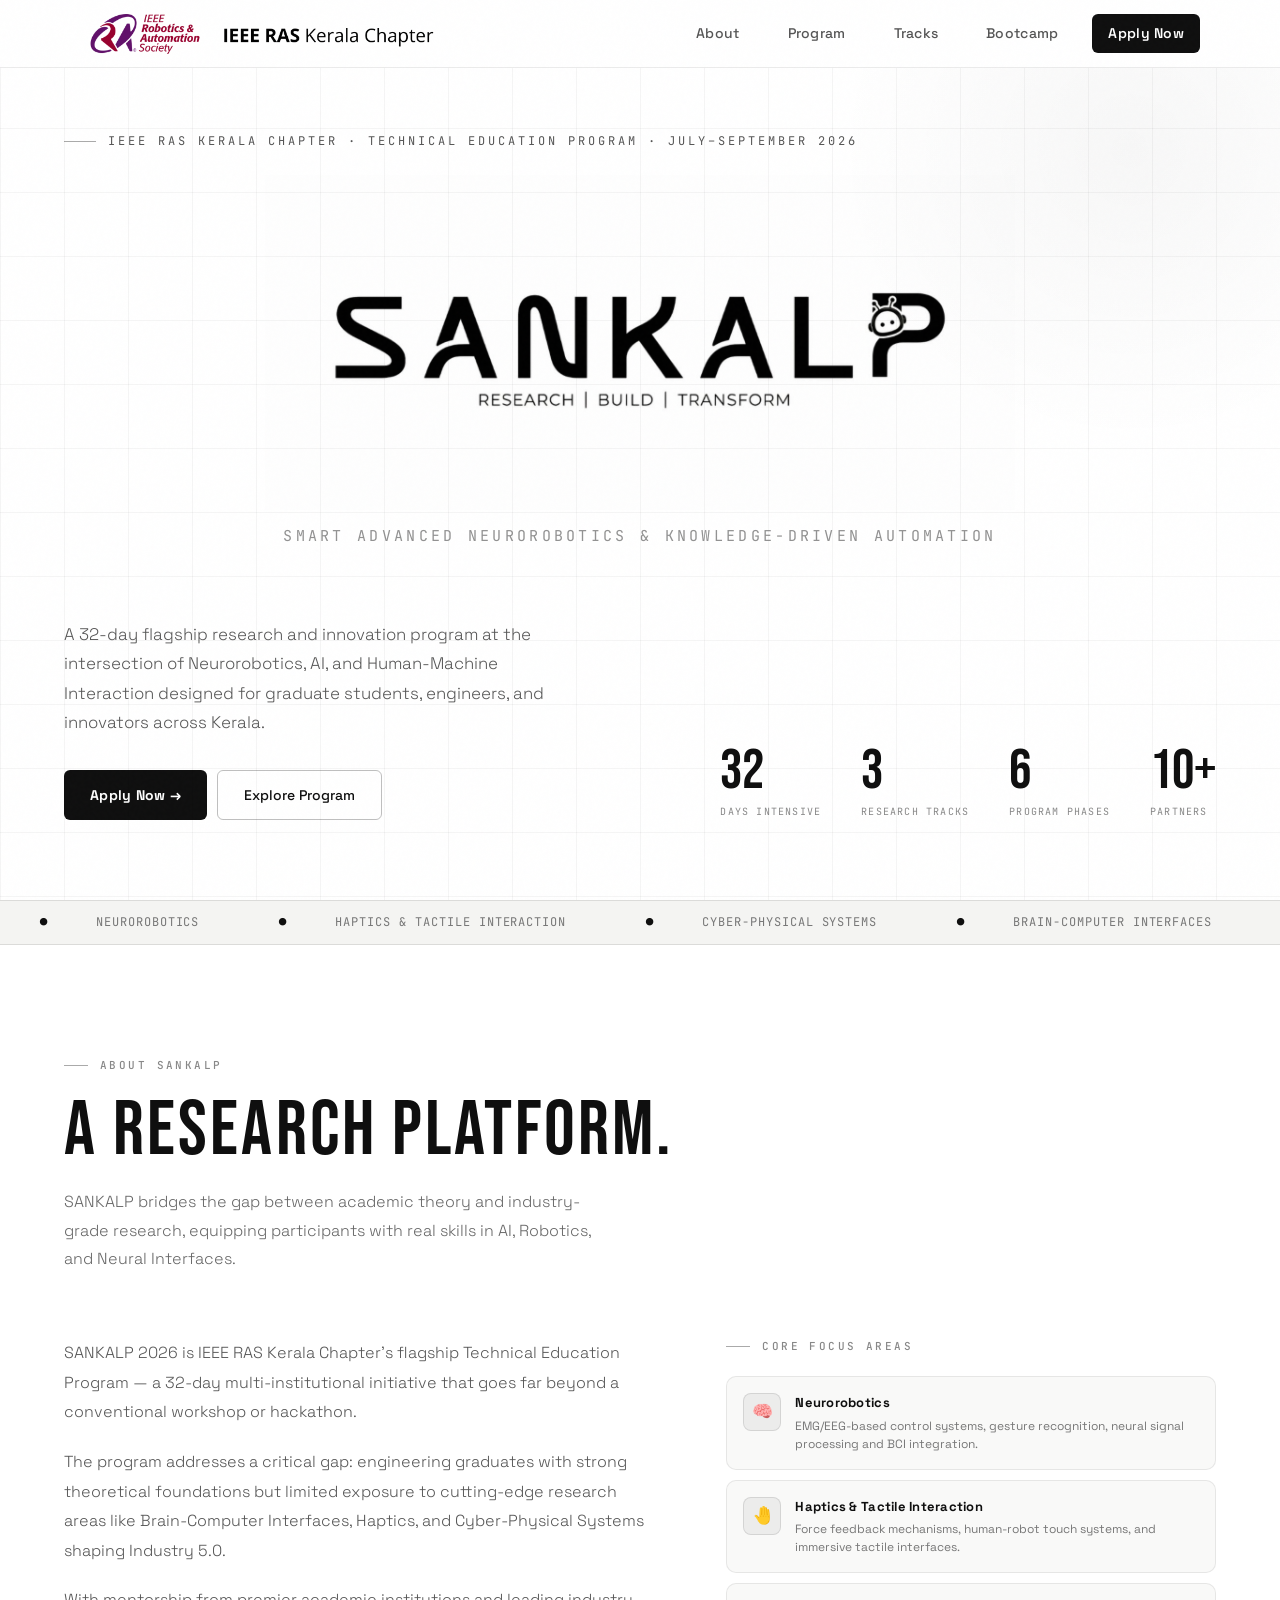
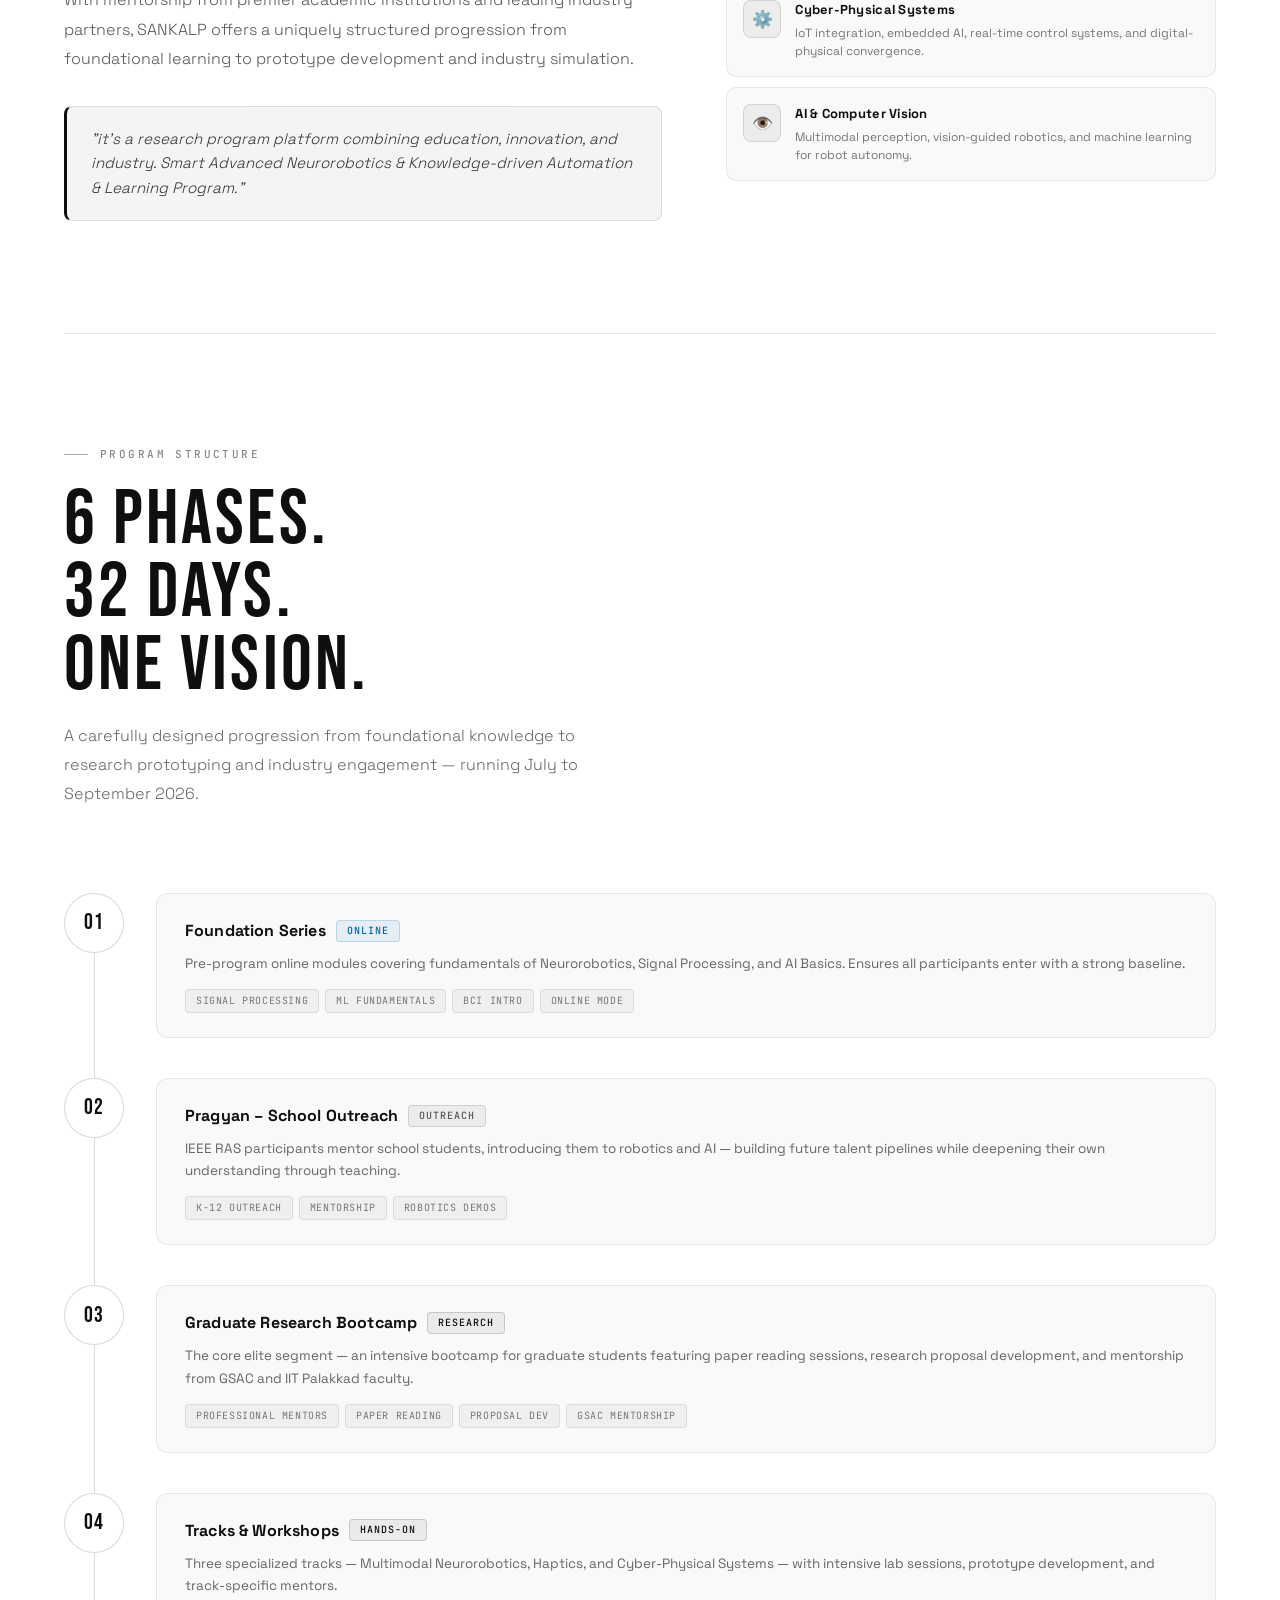
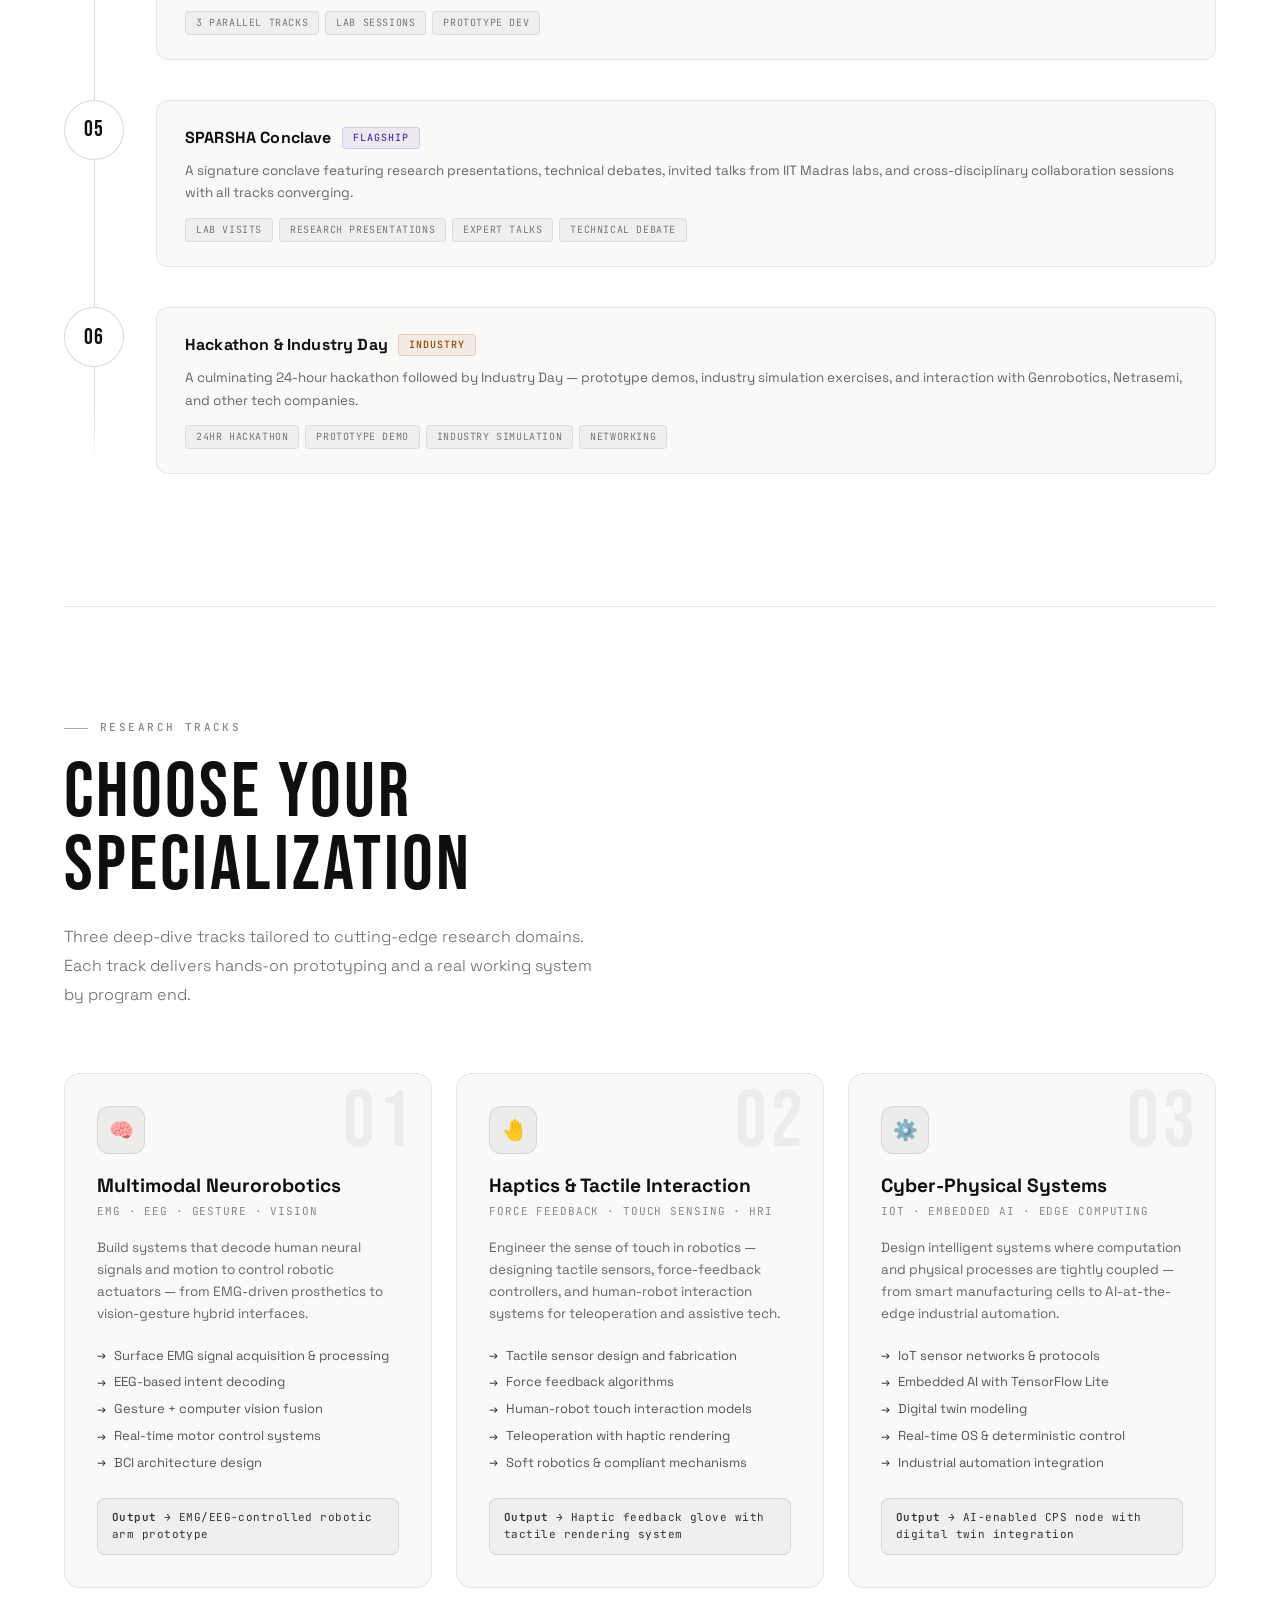
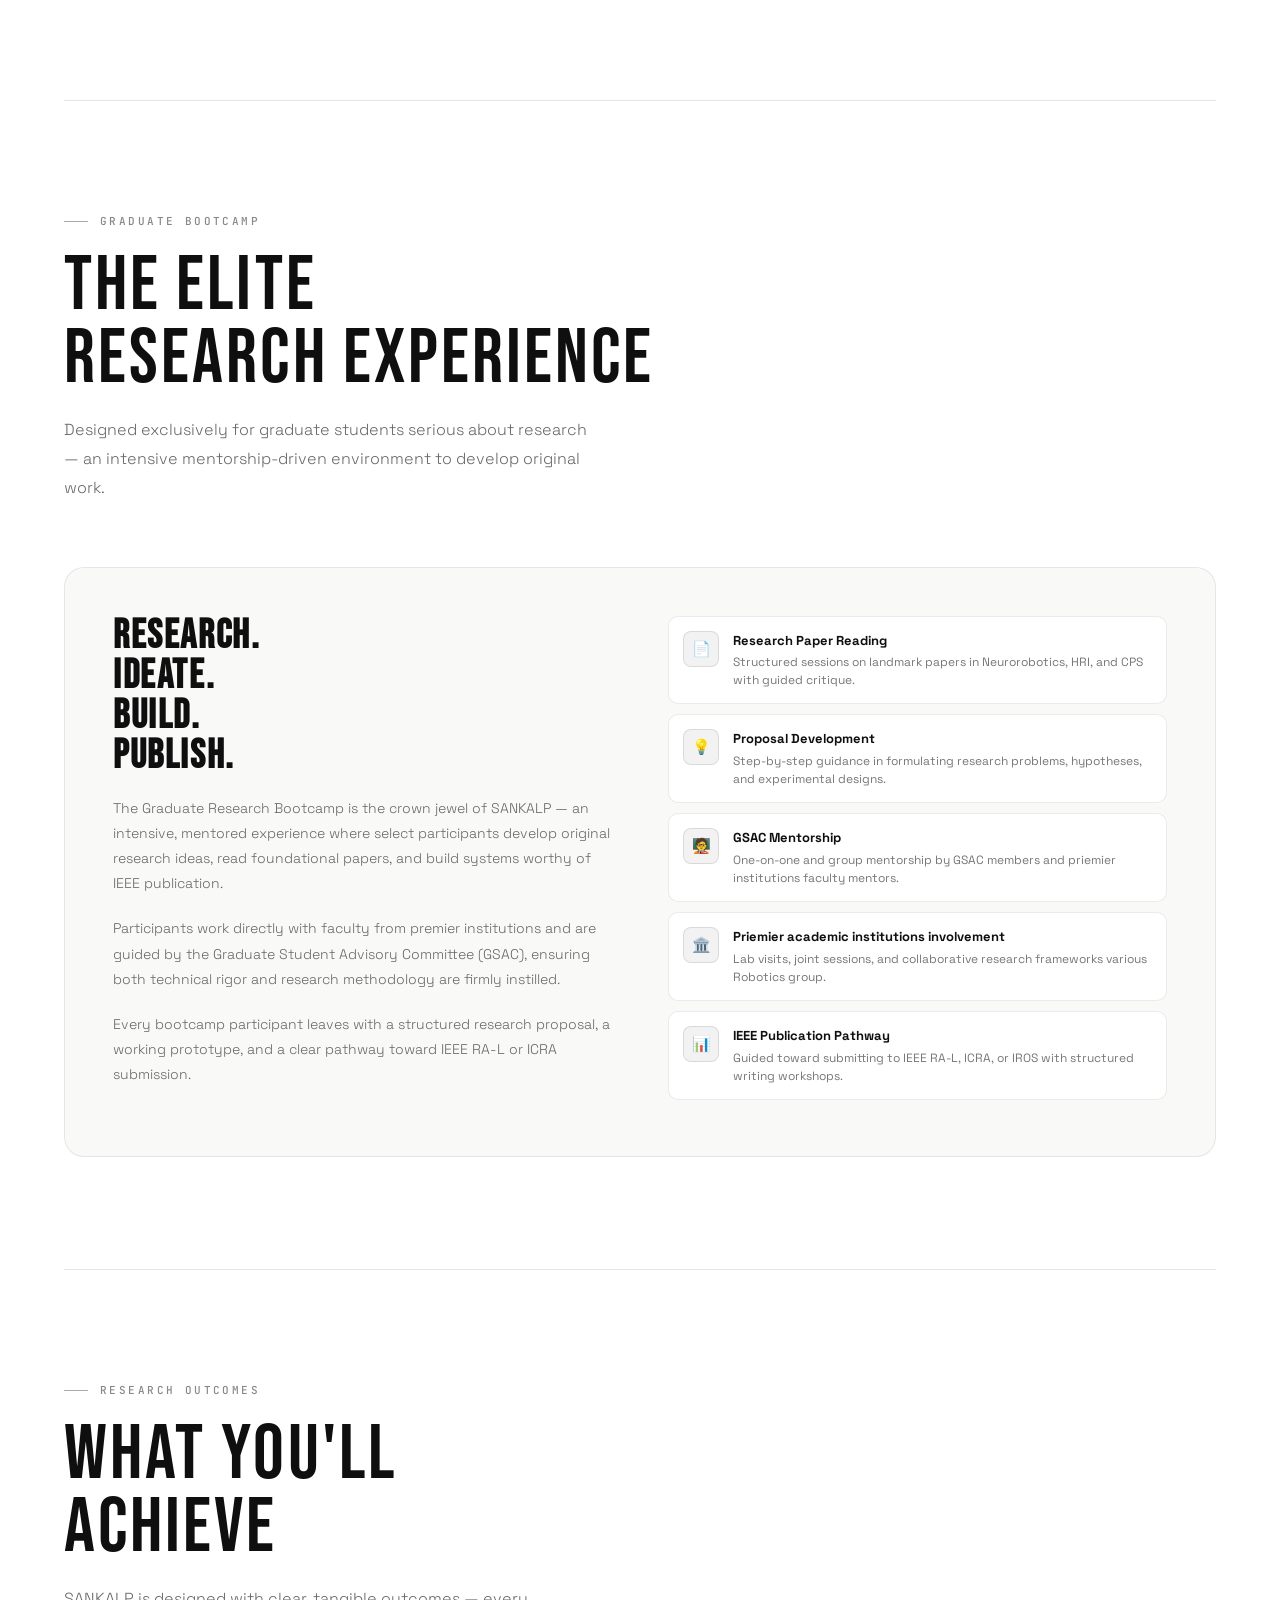
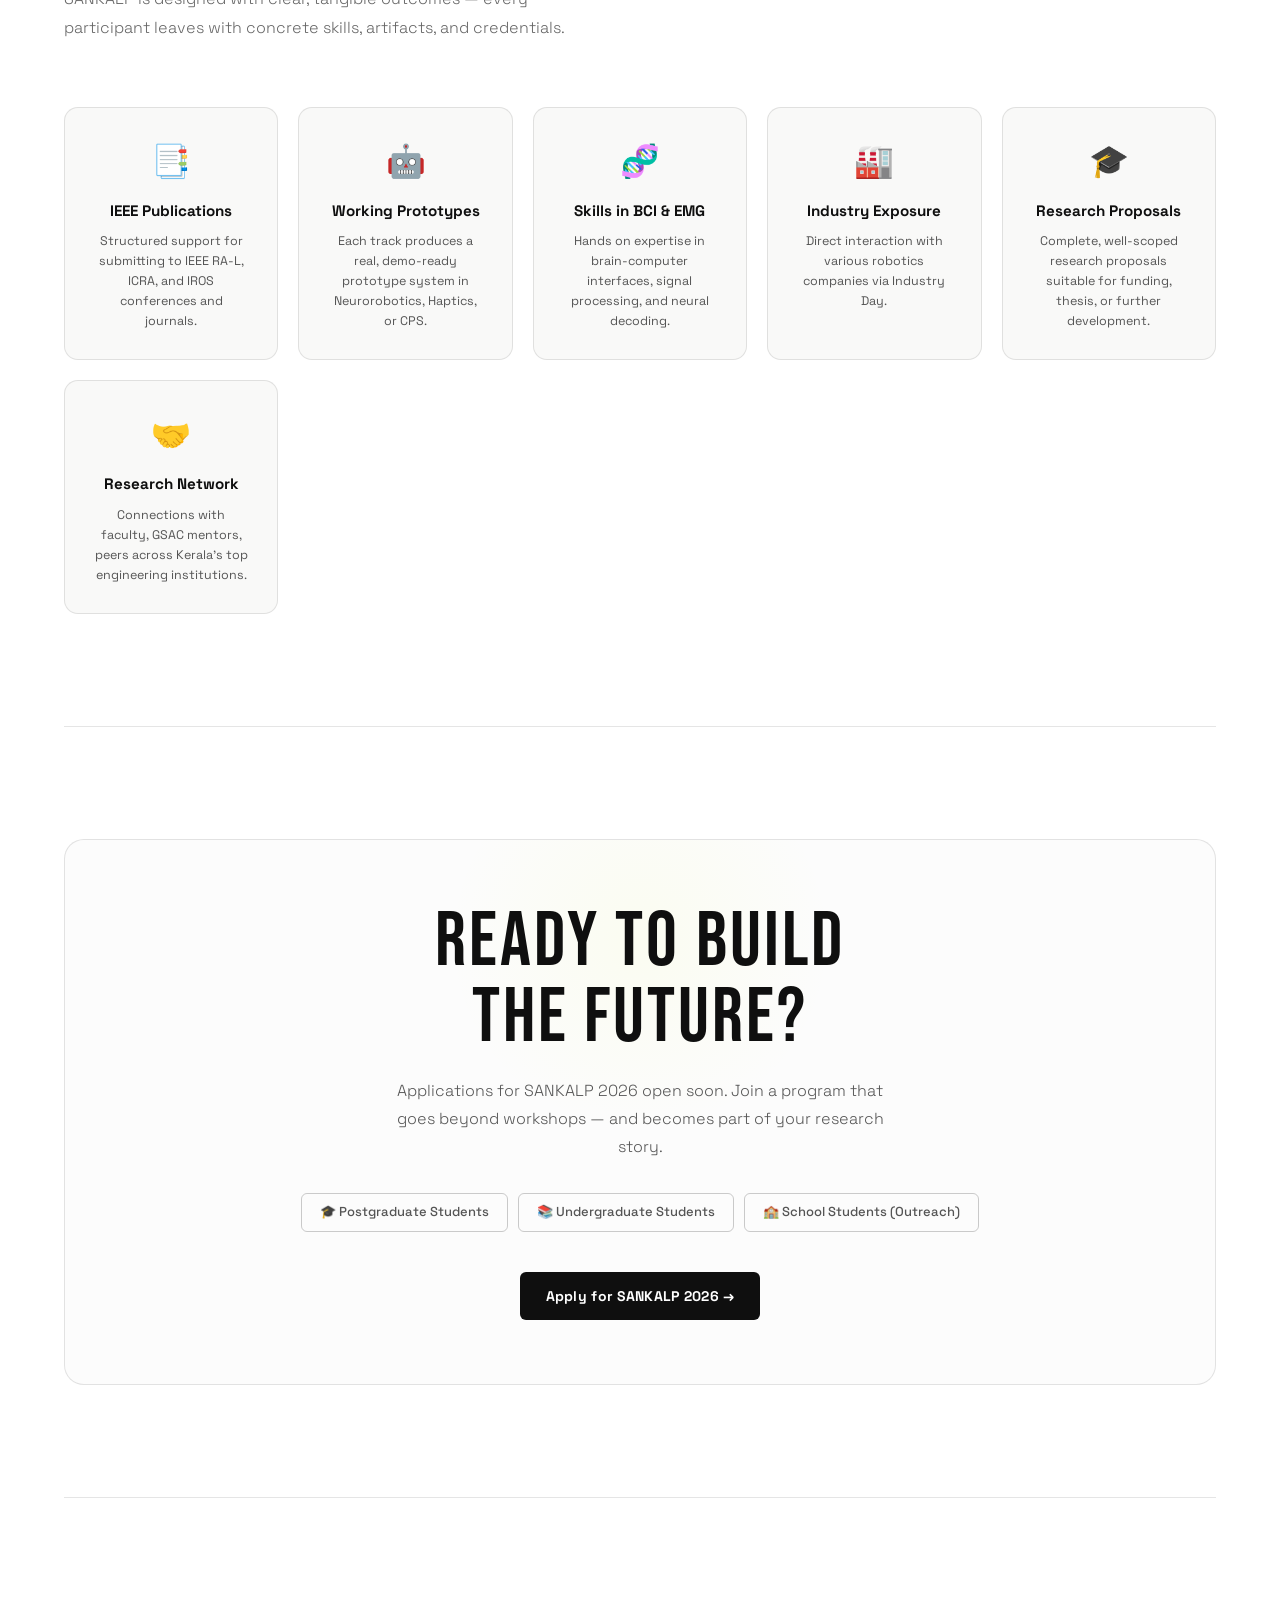
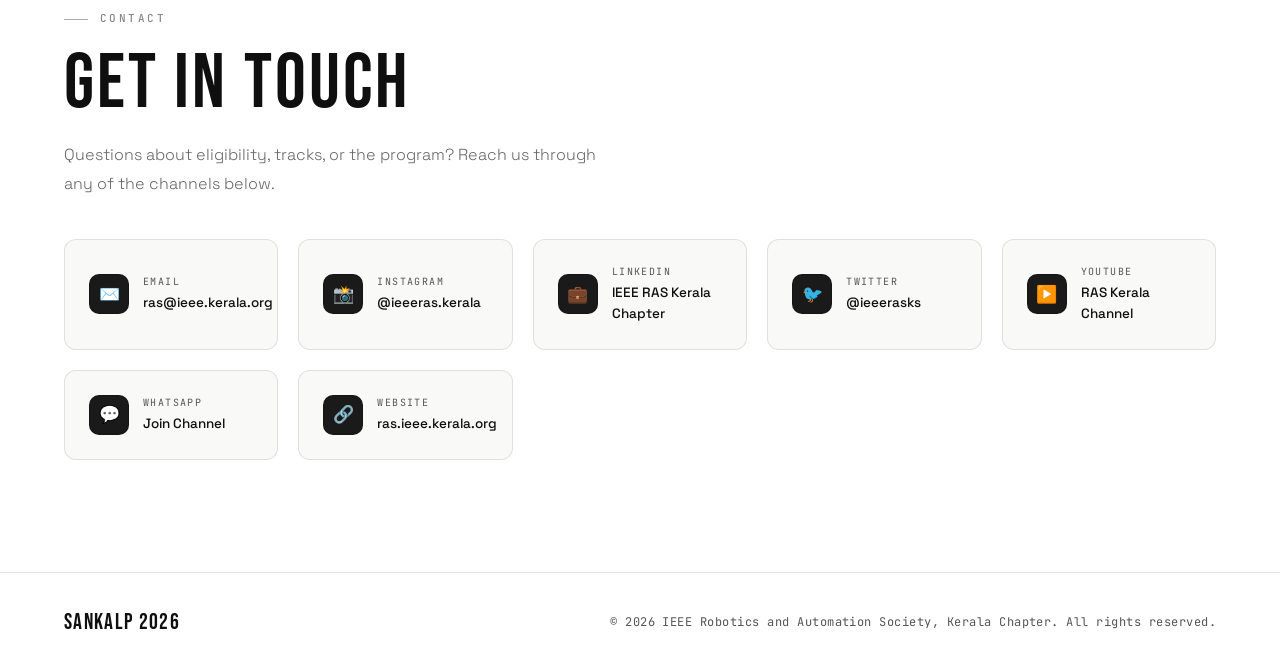
==== index.html @ 9a41e6db "initial" ====
<!DOCTYPE html>
<html lang="en">
<head>
<meta charset="UTF-8">
<meta name="viewport" content="width=device-width, initial-scale=1.0">
<title>SANKALP 2026 – IEEE RAS Kerala Chapter</title>
<link href="https://fonts.googleapis.com/css2?family=Bebas+Neue&family=Space+Grotesk:wght@300;400;500;600;700&family=JetBrains+Mono:wght@400;500&display=swap" rel="stylesheet">
<link rel="stylesheet" href="sankalp.css">
</head>
<body>

<!-- HEADER -->
<header id="header">

  <div class="header-container">

    <!-- LEFT SIDE -->
    <div class="header-left">
      <img src="/assets/RAS main logo.png" alt="RAS Logo">
    </div>

    <!-- RIGHT SIDE -->
    <nav class="navbar">
      <a href="#about">About</a>
      <a href="#program">Program</a>
      <a href="#tracks">Tracks</a>
      <a href="#bootcamp">Bootcamp</a>
      <a href="#apply" class="nav-cta">Apply Now</a>
    </nav>

  </div>

</header>

<!-- HERO -->
<section class="hero" id="home">
  <div class="hero-bg-lines"></div>
  <div class="hero-accent-circle"></div>

  <div class="hero-year-label">IEEE RAS Kerala Chapter · Technical Education Program · July–September 2026</div>

  <div class="hero-logo-area">
    <div class="hero-logo-card">
      <img src="/assets/Sankalp.jpeg" alt="SANKALP – Research | Build | Transform" class="hero-logo-img" />
      <p class="hero-tagline">
      Smart Advanced Neurorobotics & Knowledge-driven Automation
    </p>
    </div>
  </div>

  <div class="hero-bottom">
    <div class="hero-desc-block">
      <p>A 32-day flagship research and innovation program at the intersection of Neurorobotics, AI, and Human-Machine Interaction  designed for graduate students, engineers, and innovators across Kerala.</p>
      <div class="hero-actions">
        <a href="#apply" class="btn-primary">Apply Now →</a>
        <a href="#program" class="btn-outline">Explore Program</a>
      </div>
    </div>
    <div class="hero-stats">
      <div>
        <div class="hero-stat-val">32</div>
        <div class="hero-stat-label">Days Intensive</div>
      </div>
      <div>
        <div class="hero-stat-val">3</div>
        <div class="hero-stat-label">Research Tracks</div>
      </div>
      <div>
        <div class="hero-stat-val">6</div>
        <div class="hero-stat-label">Program Phases</div>
      </div>
      <div>
        <div class="hero-stat-val">10+</div>
        <div class="hero-stat-label">Partners</div>
      </div>
    </div>
  </div>
</section>

<!-- TICKER -->
<div class="ticker-wrap">
  <div class="ticker-inner">
    <span class="ticker-item"><span>●</span> Neurorobotics</span>
    <span class="ticker-item"><span>●</span> Haptics &amp; Tactile Interaction</span>
    <span class="ticker-item"><span>●</span> Cyber-Physical Systems</span>
    <span class="ticker-item"><span>●</span> Brain-Computer Interfaces</span>
    <span class="ticker-item"><span>●</span> IIT Palakkad Mentorship</span>
    <span class="ticker-item"><span>●</span> IEEE Publications</span>
    <span class="ticker-item"><span>●</span> 24hr Hackathon</span>
    <span class="ticker-item"><span>●</span> SPARSHA Conclave</span>
    <span class="ticker-item"><span>●</span> Neurorobotics</span>
    <span class="ticker-item"><span>●</span> Haptics &amp; Tactile Interaction</span>
    <span class="ticker-item"><span>●</span> Cyber-Physical Systems</span>
    <span class="ticker-item"><span>●</span> Brain-Computer Interfaces</span>
    <span class="ticker-item"><span>●</span> IIT Palakkad Mentorship</span>
    <span class="ticker-item"><span>●</span> IEEE Publications</span>
    <span class="ticker-item"><span>●</span> 24hr Hackathon</span>
    <span class="ticker-item"><span>●</span> SPARSHA Conclave</span>
  </div>
</div>

<!-- ABOUT -->
<section id="about">
  <div class="section-label">About SANKALP</div>
  <h2 class="section-title">A RESEARCH PLATFORM.</h2>
  <p class="section-sub">SANKALP bridges the gap between academic theory and industry-grade research, equipping participants with real skills in AI, Robotics, and Neural Interfaces.</p>

  <div class="about-grid">
    <div class="about-copy reveal">
      <p>SANKALP 2026 is IEEE RAS Kerala Chapter's flagship Technical Education Program — a 32-day multi-institutional initiative that goes far beyond a conventional workshop or hackathon.</p>
      <p>The program addresses a critical gap: engineering graduates with strong theoretical foundations but limited exposure to cutting-edge research areas like Brain-Computer Interfaces, Haptics, and Cyber-Physical Systems shaping Industry 5.0.</p>
      <p>With mentorship from premier academic institutions  and leading industry partners, SANKALP offers a uniquely structured progression from foundational learning to prototype development and industry simulation.</p>
      <div class="highlight-box">
        "it's a research program platform combining education, innovation, and industry. Smart Advanced Neurorobotics &amp; Knowledge-driven Automation &amp; Learning Program."
      </div>
    </div>
    <div class="reveal reveal-delay-2">
      <div class="section-label" style="margin-bottom:1.25rem;">Core Focus Areas</div>
      <div class="focus-cards">
        <div class="focus-card">
          <div class="focus-icon">🧠</div>
          <div class="focus-text">
            <h4>Neurorobotics</h4>
            <p>EMG/EEG-based control systems, gesture recognition, neural signal processing and BCI integration.</p>
          </div>
        </div>
        <div class="focus-card">
          <div class="focus-icon">🤚</div>
          <div class="focus-text">
            <h4>Haptics &amp; Tactile Interaction</h4>
            <p>Force feedback mechanisms, human-robot touch systems, and immersive tactile interfaces.</p>
          </div>
        </div>
        <div class="focus-card">
          <div class="focus-icon">⚙️</div>
          <div class="focus-text">
            <h4>Cyber-Physical Systems</h4>
            <p>IoT integration, embedded AI, real-time control systems, and digital-physical convergence.</p>
          </div>
        </div>
        <div class="focus-card">
          <div class="focus-icon">👁️</div>
          <div class="focus-text">
            <h4>AI &amp; Computer Vision</h4>
            <p>Multimodal perception, vision-guided robotics, and machine learning for robot autonomy.</p>
          </div>
        </div>
      </div>
    </div>
  </div>
</section>

<div class="section-divider"></div>

<!-- PROGRAM STRUCTURE -->
<section id="program">
  <div class="section-label">Program Structure</div>
  <h2 class="section-title">6 PHASES.<br>32 DAYS.<br>ONE VISION.</h2>
  <p class="section-sub">A carefully designed progression from foundational knowledge to research prototyping and industry engagement — running July to September 2026.</p>

  <div class="phases-grid">
    <div class="phase-item reveal">
      <div class="phase-num">01</div>
      <div class="phase-content">
        <div class="phase-meta">
          <span class="phase-title">Foundation Series</span>
          <span class="phase-badge badge-online">Online</span>
        </div>
        <p class="phase-desc">Pre-program online modules covering fundamentals of Neurorobotics, Signal Processing, and AI Basics. Ensures all participants enter with a strong baseline.</p>
        <div class="phase-tags">
          <span class="phase-tag">Signal Processing</span>
          <span class="phase-tag">ML Fundamentals</span>
          <span class="phase-tag">BCI Intro</span>
          <span class="phase-tag">Online Mode</span>
        </div>
      </div>
    </div>

    <div class="phase-item reveal reveal-delay-1">
      <div class="phase-num">02</div>
      <div class="phase-content">
        <div class="phase-meta">
          <span class="phase-title">Pragyan – School Outreach</span>
          <span class="phase-badge badge-outreach">Outreach</span>
        </div>
        <p class="phase-desc">IEEE RAS participants mentor school students, introducing them to robotics and AI — building future talent pipelines while deepening their own understanding through teaching.</p>
        <div class="phase-tags">
          <span class="phase-tag">K-12 Outreach</span>
          <span class="phase-tag">Mentorship</span>
          <span class="phase-tag">Robotics Demos</span>
        </div>
      </div>
    </div>

    <div class="phase-item reveal reveal-delay-2">
      <div class="phase-num">03</div>
      <div class="phase-content">
        <div class="phase-meta">
          <span class="phase-title">Graduate Research Bootcamp</span>
          <span class="phase-badge badge-research">Research</span>
        </div>
        <p class="phase-desc">The core elite segment — an intensive bootcamp for graduate students featuring paper reading sessions, research proposal development, and mentorship from GSAC and IIT Palakkad faculty.</p>
        <div class="phase-tags">
          <span class="phase-tag">professional Mentors</span>
          <span class="phase-tag">Paper Reading</span>
          <span class="phase-tag">Proposal Dev</span>
          <span class="phase-tag">GSAC Mentorship</span>
        </div>
      </div>
    </div>

    <div class="phase-item reveal reveal-delay-1">
      <div class="phase-num">04</div>
      <div class="phase-content">
        <div class="phase-meta">
          <span class="phase-title">Tracks &amp; Workshops</span>
          <span class="phase-badge badge-research">Hands-on</span>
        </div>
        <p class="phase-desc">Three specialized tracks — Multimodal Neurorobotics, Haptics, and Cyber-Physical Systems — with intensive lab sessions, prototype development, and track-specific mentors.</p>
        <div class="phase-tags">
          <span class="phase-tag">3 Parallel Tracks</span>
          <span class="phase-tag">Lab Sessions</span>
          <span class="phase-tag">Prototype Dev</span>
        </div>
      </div>
    </div>

    <div class="phase-item reveal reveal-delay-2">
      <div class="phase-num">05</div>
      <div class="phase-content">
        <div class="phase-meta">
          <span class="phase-title">SPARSHA Conclave</span>
          <span class="phase-badge badge-flagship">Flagship</span>
        </div>
        <p class="phase-desc">A signature conclave featuring research presentations, technical debates, invited talks from IIT Madras labs, and cross-disciplinary collaboration sessions with all tracks converging.</p>
        <div class="phase-tags">
          <span class="phase-tag">Lab visits</span>
          <span class="phase-tag">Research Presentations</span>
          <span class="phase-tag">Expert Talks</span>
          <span class="phase-tag">Technical Debate</span>
        </div>
      </div>
    </div>

    <div class="phase-item reveal reveal-delay-1">
      <div class="phase-num">06</div>
      <div class="phase-content">
        <div class="phase-meta">
          <span class="phase-title">Hackathon &amp; Industry Day</span>
          <span class="phase-badge badge-industry">Industry</span>
        </div>
        <p class="phase-desc">A culminating 24-hour hackathon followed by Industry Day — prototype demos, industry simulation exercises, and interaction with Genrobotics, Netrasemi, and other tech companies.</p>
        <div class="phase-tags">
          <span class="phase-tag">24hr Hackathon</span>
          <span class="phase-tag">Prototype Demo</span>
          <span class="phase-tag">Industry Simulation</span>
          <span class="phase-tag">Networking</span>
        </div>
      </div>
    </div>
  </div>
</section>

<div class="section-divider"></div>

<!-- TRACKS -->
<section id="tracks">
  <div class="section-label">Research Tracks</div>
  <h2 class="section-title">CHOOSE YOUR<br>SPECIALIZATION</h2>
  <p class="section-sub">Three deep-dive tracks tailored to cutting-edge research domains. Each track delivers hands-on prototyping and a real working system by program end.</p>

  <div class="tracks-grid">
    <div class="track-card reveal">
      <div class="track-number">01</div>
      <div class="track-icon">🧠</div>
      <div class="track-title">Multimodal Neurorobotics</div>
      <div class="track-subtitle">EMG · EEG · Gesture · Vision</div>
      <p class="track-desc">Build systems that decode human neural signals and motion to control robotic actuators — from EMG-driven prosthetics to vision-gesture hybrid interfaces.</p>
      <ul class="track-list">
        <li>Surface EMG signal acquisition &amp; processing</li>
        <li>EEG-based intent decoding</li>
        <li>Gesture + computer vision fusion</li>
        <li>Real-time motor control systems</li>
        <li>BCI architecture design</li>
      </ul>
      <div class="track-output"><strong>Output →</strong> EMG/EEG-controlled robotic arm prototype</div>
    </div>

    <div class="track-card reveal reveal-delay-1">
      <div class="track-number">02</div>
      <div class="track-icon">🤚</div>
      <div class="track-title">Haptics &amp; Tactile Interaction</div>
      <div class="track-subtitle">Force Feedback · Touch Sensing · HRI</div>
      <p class="track-desc">Engineer the sense of touch in robotics — designing tactile sensors, force-feedback controllers, and human-robot interaction systems for teleoperation and assistive tech.</p>
      <ul class="track-list">
        <li>Tactile sensor design and fabrication</li>
        <li>Force feedback algorithms</li>
        <li>Human-robot touch interaction models</li>
        <li>Teleoperation with haptic rendering</li>
        <li>Soft robotics &amp; compliant mechanisms</li>
      </ul>
      <div class="track-output"><strong>Output →</strong> Haptic feedback glove with tactile rendering system</div>
    </div>

    <div class="track-card reveal reveal-delay-2">
      <div class="track-number">03</div>
      <div class="track-icon">⚙️</div>
      <div class="track-title">Cyber-Physical Systems</div>
      <div class="track-subtitle">IoT · Embedded AI · Edge Computing</div>
      <p class="track-desc">Design intelligent systems where computation and physical processes are tightly coupled — from smart manufacturing cells to AI-at-the-edge industrial automation.</p>
      <ul class="track-list">
        <li>IoT sensor networks &amp; protocols</li>
        <li>Embedded AI with TensorFlow Lite</li>
        <li>Digital twin modeling</li>
        <li>Real-time OS &amp; deterministic control</li>
        <li>Industrial automation integration</li>
      </ul>
      <div class="track-output"><strong>Output →</strong> AI-enabled CPS node with digital twin integration</div>
    </div>
  </div>
</section>

<div class="section-divider"></div>

<!-- BOOTCAMP -->
<section id="bootcamp">
  <div class="section-label">Graduate Bootcamp</div>
  <h2 class="section-title">THE ELITE<br>RESEARCH EXPERIENCE</h2>
  <p class="section-sub">Designed exclusively for graduate students serious about research — an intensive mentorship-driven environment to develop original work.</p>

  <div class="bootcamp-inner reveal">
    <div class="bootcamp-right">
      <h3>RESEARCH.<br>IDEATE.<br>BUILD.<br>PUBLISH.</h3>
      <p>The Graduate Research Bootcamp is the crown jewel of SANKALP — an intensive, mentored experience where select participants develop original research ideas, read foundational papers, and build systems worthy of IEEE publication.</p>
      <p>Participants work directly with faculty from premier institutions and are guided by the Graduate Student Advisory Committee (GSAC), ensuring both technical rigor and research methodology are firmly instilled.</p>
      <p>Every bootcamp participant leaves with a structured research proposal, a working prototype, and a clear pathway toward IEEE RA-L or ICRA submission.</p>
    </div>
    <div class="bootcamp-pillars">
      <div class="bootcamp-pillar">
        <div class="pillar-icon">📄</div>
        <div class="pillar-text">
          <h4>Research Paper Reading</h4>
          <p>Structured sessions on landmark papers in Neurorobotics, HRI, and CPS with guided critique.</p>
        </div>
      </div>
      <div class="bootcamp-pillar">
        <div class="pillar-icon">💡</div>
        <div class="pillar-text">
          <h4>Proposal Development</h4>
          <p>Step-by-step guidance in formulating research problems, hypotheses, and experimental designs.</p>
        </div>
      </div>
      <div class="bootcamp-pillar">
        <div class="pillar-icon">🧑‍🏫</div>
        <div class="pillar-text">
          <h4>GSAC Mentorship</h4>
          <p>One-on-one and group mentorship by GSAC members and priemier institutions faculty mentors.</p>
        </div>
      </div>
      <div class="bootcamp-pillar">
        <div class="pillar-icon">🏛️</div>
        <div class="pillar-text">
          <h4>Priemier academic institutions involvement</h4>
          <p>Lab visits, joint sessions, and collaborative research frameworks various Robotics group.</p>
        </div>
      </div>
      <div class="bootcamp-pillar">
        <div class="pillar-icon">📊</div>
        <div class="pillar-text">
          <h4>IEEE Publication Pathway</h4>
          <p>Guided toward submitting to IEEE RA-L, ICRA, or IROS with structured writing workshops.</p>
        </div>
      </div>
    </div>
  </div>
</section>

<div class="section-divider"></div>

<!-- OUTCOMES -->
<section id="outcomes">
  <div class="section-label">Research Outcomes</div>
  <h2 class="section-title">WHAT YOU'LL<br>ACHIEVE</h2>
  <p class="section-sub">SANKALP is designed with clear, tangible outcomes — every participant leaves with concrete skills, artifacts, and credentials.</p>

  <div class="outcomes-grid">
    <div class="outcome-card reveal">
      <span class="outcome-icon">📑</span>
      <div class="outcome-title">IEEE Publications</div>
      <p class="outcome-desc">Structured support for submitting to IEEE RA-L, ICRA, and IROS conferences and journals.</p>
    </div>
    <div class="outcome-card reveal reveal-delay-1">
      <span class="outcome-icon">🤖</span>
      <div class="outcome-title">Working Prototypes</div>
      <p class="outcome-desc">Each track produces a real, demo-ready prototype system in Neurorobotics, Haptics, or CPS.</p>
    </div>
    <div class="outcome-card reveal reveal-delay-2">
      <span class="outcome-icon">🧬</span>
      <div class="outcome-title">Skills in BCI &amp; EMG</div>
      <p class="outcome-desc">Hands on expertise in brain-computer interfaces, signal processing, and neural decoding.</p>
    </div>
    <div class="outcome-card reveal reveal-delay-3">
      <span class="outcome-icon">🏭</span>
      <div class="outcome-title">Industry Exposure</div>
      <p class="outcome-desc">Direct interaction with various robotics companies via Industry Day.</p>
    </div>
    <div class="outcome-card reveal reveal-delay-1">
      <span class="outcome-icon">🎓</span>
      <div class="outcome-title">Research Proposals</div>
      <p class="outcome-desc">Complete, well-scoped research proposals suitable for funding, thesis, or further development.</p>
    </div>
    <div class="outcome-card reveal reveal-delay-2">
      <span class="outcome-icon">🤝</span>
      <div class="outcome-title">Research Network</div>
      <p class="outcome-desc">Connections with faculty, GSAC mentors, peers across Kerala's top engineering institutions.</p>
    </div>
  </div>
</section>

<div class="section-divider"></div>

<!-- APPLY -->
<section id="apply">
  <div class="apply-inner reveal">
    <div class="apply-title">READY TO BUILD<br>THE FUTURE?</div>
    <p class="apply-desc">Applications for SANKALP 2026 open soon. Join a program that goes beyond workshops — and becomes part of your research story.</p>
    <div class="eligibility-row">
      <span class="elig-pill">🎓 Postgraduate Students</span>
      <span class="elig-pill">📚 Undergraduate Students</span>
      <span class="elig-pill">🏫 School Students (Outreach)</span>
    </div>
    <div class="apply-buttons">
      <a href="#" class="btn-primary">Apply for SANKALP 2026 →</a>
    </div>
  </div>
</section>

<div class="section-divider"></div>

<!-- CONTACT -->
<section id="contact">
  <div class="section-label">Contact</div>
  <h2 class="section-title">GET IN TOUCH</h2>
  <p class="section-sub" style="margin-bottom:2.5rem;">
    Questions about eligibility, tracks, or the program? Reach us through any of the channels below.
  </p>

  <div class="contact-grid reveal">

    <!-- EMAIL -->
    <a href="mailto:ras@ieee.kerala.org" class="contact-card">
      <div class="contact-icon">✉️</div>
      <div>
        <div class="contact-label">Email</div>
        <div class="contact-value">ras@ieee.kerala.org</div>
      </div>
    </a>

    <!-- INSTAGRAM -->
    <a href="https://www.instagram.com/ieeeraskc/" target="_blank" class="contact-card">
      <div class="contact-icon">📸</div>
      <div>
        <div class="contact-label">Instagram</div>
        <div class="contact-value">@ieeeras.kerala</div>
      </div>
    </a>

    <!-- LINKEDIN -->
    <a href="https://www.linkedin.com/in/ras-kerala-chapter" target="_blank" class="contact-card">
      <div class="contact-icon">💼</div>
      <div>
        <div class="contact-label">LinkedIn</div>
        <div class="contact-value">IEEE RAS Kerala Chapter</div>
      </div>
    </a>

    <!-- TWITTER -->
    <a href="https://twitter.com/ieeerasks/" target="_blank" class="contact-card">
      <div class="contact-icon">🐦</div>
      <div>
        <div class="contact-label">Twitter</div>
        <div class="contact-value">@ieeerasks</div>
      </div>
    </a>

    <!-- YOUTUBE -->
    <a href="https://youtube.com/@ieeeraskeralachapter5056" target="_blank" class="contact-card">
      <div class="contact-icon">▶️</div>
      <div>
        <div class="contact-label">YouTube</div>
        <div class="contact-value">RAS Kerala Channel</div>
      </div>
    </a>

    <!-- WHATSAPP -->
    <a href="https://whatsapp.com/channel/0029VaZmQVh4tRroaJv74B1h" target="_blank" class="contact-card">
      <div class="contact-icon">💬</div>
      <div>
        <div class="contact-label">WhatsApp</div>
        <div class="contact-value">Join Channel</div>
      </div>
    </a>

    <!-- WEBSITE -->
    <a href="https://ras.ieee.kerala.org" target="_blank" class="contact-card">
      <div class="contact-icon">🔗</div>
      <div>
        <div class="contact-label">Website</div>
        <div class="contact-value">ras.ieee.kerala.org</div>
      </div>
    </a>

  </div>
</section>

<!-- FOOTER -->
<footer>
  <div class="footer-logo">SANKALP 2026</div>
  <p>© 2026 IEEE Robotics and Automation Society, Kerala Chapter. All rights reserved.</p>
</footer>

<script>
  const reveals = document.querySelectorAll('.reveal');
  const observer = new IntersectionObserver((entries) => {
    entries.forEach(e => {
      if (e.isIntersecting) {
        e.target.classList.add('visible');
        observer.unobserve(e.target);
      }
    });
  }, { threshold: 0.08, rootMargin: '0px 0px -30px 0px' });
  reveals.forEach(el => observer.observe(el));

  document.querySelectorAll('a[href^="#"]').forEach(a => {
    a.addEventListener('click', e => {
      const target = document.querySelector(a.getAttribute('href'));
      if (target) {
        e.preventDefault();
        target.scrollIntoView({ behavior: 'smooth', block: 'start' });
      }
    });
  });
</script>
</body>
</html>
---- sankalp.css ----
*, *::before, *::after { box-sizing: border-box; margin: 0; padding: 0; }

:root {
  --black: #0a0a0a;
  --black2: #1a1a1a;
  --black3: #2a2a2a;
  --black4: #3a3a3a;
  --white: #0f0f0f;
  --white2: #1c1c1c;
  --white3: #555555;
  --accent: #0a0a0a;
  --accent2: #333333;
  --accent-dim: rgba(0,0,0,0.06);
  --accent-border: rgba(0,0,0,0.15);
  --red: #cc2200;
  --blue: #0066cc;
  --border: rgba(0,0,0,0.1);
  --border2: rgba(0,0,0,0.2);
  --bg: #ffffff;
  --bg2: #f7f7f5;
  --bg3: #f0efec;
  --font-display: 'Bebas Neue', sans-serif;
  --font-body: 'Space Grotesk', sans-serif;
  --font-mono: 'JetBrains Mono', monospace;
}

html { scroll-behavior: smooth; }

body {
  background: #ffffff;
  color: var(--white);
  font-family: var(--font-body);
  font-size: 16px;
  line-height: 1.6;
  overflow-x: hidden;
}

/* ── NOISE TEXTURE ── */
body::after {
  content: '';
  position: fixed;
  inset: 0;
  background-image: url("data:image/svg+xml,%3Csvg viewBox='0 0 256 256' xmlns='http://www.w3.org/2000/svg'%3E%3Cfilter id='noise'%3E%3CfeTurbulence type='fractalNoise' baseFrequency='0.9' numOctaves='4' stitchTiles='stitch'/%3E%3C/filter%3E%3Crect width='100%25' height='100%25' filter='url(%23noise)' opacity='1'/%3E%3C/svg%3E");
  opacity: 0.018;
  pointer-events: none;
  z-index: 9999;
}

/* ── HEADER ── */
header {
  position: fixed;
  top: 0; left: 0; right: 0;
  z-index: 100;
  background: rgba(255,255,255,0.94);
  backdrop-filter: blur(20px);
  border-bottom: 1px solid var(--border);
  padding: 0 2.5rem;
  height: 68px;
  display: flex;
  align-items: center;
  justify-content: space-between;
}

.header-logo {
  display: flex;
  align-items: center;
  gap: 14px;
}

.header-wordmark {
  font-family: var(--font-display);
  font-size: 28px;
  letter-spacing: 0.06em;
  color: #0f0f0f;
  line-height: 1;
}

.header-tag {
  font-family: var(--font-mono);
  font-size: 10px;
  color: #777777;
  letter-spacing: 0.12em;
  text-transform: uppercase;
  padding: 4px 10px;
  border: 1px solid var(--border2);
  border-radius: 4px;
}

nav { display: flex; gap: 4px; align-items: center; }

nav a {
  color: #555555;
  text-decoration: none;
  font-size: 13px;
  font-weight: 500;
  padding: 6px 14px;
  border-radius: 6px;
  transition: all 0.2s;
  letter-spacing: 0.02em;
}

nav a:hover { color: #0f0f0f; background: rgba(0,0,0,0.05); }

.nav-cta {
  background: #0f0f0f !important;
  color: #ffffff !important;
  font-weight: 600 !important;
  border-radius: 6px;
}

.nav-cta:hover { background: #333333 !important; }

/* ── HERO ── */
.hero {
  min-height: 100vh;
  display: flex;
  flex-direction: column;
  justify-content: flex-end;
  padding: 0 5% 5rem;
  position: relative;
  overflow: hidden;
}

.hero-bg-lines {
  position: absolute;
  inset: 0;
  background-image:
    linear-gradient(rgba(0,0,0,0.04) 1px, transparent 1px),
    linear-gradient(90deg, rgba(0,0,0,0.04) 1px, transparent 1px);
  background-size: 64px 64px;
  pointer-events: none;
}

.hero-accent-circle {
  position: absolute;
  top: -200px;
  right: -200px;
  width: 700px;
  height: 700px;
  background: radial-gradient(circle, rgba(0,0,0,0.03) 0%, transparent 60%);
  border-radius: 50%;
  pointer-events: none;
}

.hero-year-label {
  font-family: var(--font-mono);
  font-size: 12px;
  color: #555555;
  letter-spacing: 0.25em;
  text-transform: uppercase;
  margin-bottom: 1.5rem;
  display: flex;
  align-items: center;
  gap: 12px;
}

.hero-year-label::before {
  content: '';
  width: 32px;
  height: 1px;
  background: #aaaaaa;
}

/* BIG LOGO DISPLAY */
.hero-logo-area {
  margin-bottom: 2.5rem;
}

.hero-logo-svg-wrap {
  width: min(640px, 85vw);
  margin-bottom: 0.5rem;
}

.hero-logo-svg-wrap img {
  width: 100%;
  height: auto;
  filter: brightness(0) invert(1);
}

.hero-tagline-text {
  font-family: var(--font-mono);
  font-size: 11px;
  color: var(--white3);
  letter-spacing: 0.22em;
  text-transform: uppercase;
  padding-left: 4px;
}

.hero-bottom {
  display: flex;
  align-items: flex-end;
  justify-content: space-between;
  gap: 3rem;
  flex-wrap: wrap;
}

.hero-desc-block { max-width: 480px; }

.hero-desc-block p {
  font-size: 1.05rem;
  color: #555555;
  font-weight: 300;
  line-height: 1.75;
  margin-bottom: 2rem;
}

.hero-actions { display: flex; gap: 10px; flex-wrap: wrap; }

.btn-primary {
  display: inline-flex;
  align-items: center;
  gap: 8px;
  padding: 13px 26px;
  background: #0f0f0f;
  color: #ffffff;
  text-decoration: none;
  font-family: var(--font-body);
  font-size: 14px;
  font-weight: 700;
  border-radius: 6px;
  transition: all 0.2s;
  border: none;
  cursor: pointer;
  letter-spacing: 0.02em;
}

.btn-primary:hover { background: #333333; transform: translateY(-1px); }

.btn-outline {
  display: inline-flex;
  align-items: center;
  gap: 8px;
  padding: 13px 26px;
  border: 1px solid rgba(0,0,0,0.25);
  color: #0f0f0f;
  text-decoration: none;
  font-size: 14px;
  font-weight: 500;
  border-radius: 6px;
  transition: all 0.2s;
  background: transparent;
  cursor: pointer;
}

.btn-outline:hover { border-color: rgba(0,0,0,0.5); background: rgba(0,0,0,0.04); }

.hero-stats {
  display: flex;
  gap: 2.5rem;
  flex-wrap: wrap;
}

.hero-stat-val {
  font-family: var(--font-display);
  font-size: 3.5rem;
  line-height: 1;
  color: #0f0f0f;
}

.hero-stat-label {
  font-family: var(--font-mono);
  font-size: 10px;
  color: #888888;
  letter-spacing: 0.12em;
  text-transform: uppercase;
  margin-top: 4px;
}

/* ── HERO LOGO CARD ── */
.hero-logo-card {
  display: inline-block;
  background: #ffffff;
  border-radius: 16px;
  padding: 2rem 3rem;
  margin-bottom: 2rem;
  border: 1px solid rgba(0,0,0,0.1);
  box-shadow: 0 4px 24px rgba(0,0,0,0.08);
}

.hero-logo-img {
  display: block;
  width: min(560px, 80vw);
  height: auto;
}

/* ── TICKER ── */
.ticker-wrap {
  border-top: 1px solid var(--border);
  border-bottom: 1px solid var(--border);
  background: #f4f4f2;
  overflow: hidden;
  padding: 12px 0;
  position: relative;
  z-index: 1;
}

.ticker-inner {
  display: flex;
  gap: 0;
  width: max-content;
  animation: ticker 30s linear infinite;
}

.ticker-item {
  white-space: nowrap;
  font-family: var(--font-mono);
  font-size: 12px;
  color: #777777;
  letter-spacing: 0.08em;
  text-transform: uppercase;
  padding: 0 2.5rem;
}

.ticker-item span {
  color: #0f0f0f;
  margin-right: 2.5rem;
}

@keyframes ticker {
  0% { transform: translateX(0); }
  100% { transform: translateX(-50%); }
}

/* ── SECTIONS ── */
section {
  position: relative;
  z-index: 1;
  padding: 7rem 5%;
}

.section-label {
  font-family: var(--font-mono);
  font-size: 11px;
  font-weight: 500;
  letter-spacing: 0.22em;
  text-transform: uppercase;
  color: #888888;
  margin-bottom: 1.25rem;
  display: flex;
  align-items: center;
  gap: 12px;
}

.section-label::before {
  content: '';
  width: 24px;
  height: 1px;
  background: #aaaaaa;
  flex-shrink: 0;
}

.section-title {
  font-family: var(--font-display);
  font-size: clamp(3rem, 6vw, 5.5rem);
  font-weight: 400;
  line-height: 0.95;
  letter-spacing: 0.04em;
  color: #0f0f0f;
  margin-bottom: 1.25rem;
}

.section-sub {
  font-size: 1rem;
  color: #666666;
  font-weight: 300;
  max-width: 540px;
  margin-bottom: 4rem;
  line-height: 1.8;
}

/* ── ABOUT ── */
.about-grid {
  display: grid;
  grid-template-columns: 1.1fr 0.9fr;
  gap: 4rem;
  align-items: start;
}

.about-copy p {
  color: #555555;
  margin-bottom: 1.25rem;
  font-weight: 300;
  line-height: 1.85;
  font-size: 1rem;
}

.highlight-box {
  background: #f4f4f2;
  border: 1px solid rgba(0,0,0,0.1);
  border-left: 3px solid #0f0f0f;
  border-radius: 8px;
  padding: 1.25rem 1.5rem;
  margin-top: 2rem;
  font-size: 0.95rem;
  color: #333333;
  font-style: italic;
  font-weight: 300;
}

.focus-cards { display: flex; flex-direction: column; gap: 10px; }

.focus-card {
  display: flex;
  align-items: flex-start;
  gap: 14px;
  padding: 16px;
  border: 1px solid rgba(0,0,0,0.08);
  border-radius: 10px;
  background: #f9f9f8;
  transition: border-color 0.2s, background 0.2s;
}

.focus-card:hover { border-color: rgba(0,0,0,0.15); background: #f4f4f2; }

.focus-icon {
  width: 38px; height: 38px;
  border-radius: 8px;
  background: rgba(0,0,0,0.05);
  border: 1px solid rgba(0,0,0,0.1);
  display: flex;
  align-items: center;
  justify-content: center;
  font-size: 17px;
  flex-shrink: 0;
}

.focus-text h4 {
  font-family: var(--font-body);
  font-size: 13px;
  font-weight: 700;
  color: #0f0f0f;
  margin-bottom: 3px;
  letter-spacing: 0.02em;
}

.focus-text p {
  font-size: 12px;
  color: #777777;
  line-height: 1.5;
}

/* ── PHASES ── */
.phases-grid {
  display: flex;
  flex-direction: column;
  gap: 0;
  position: relative;
}

.phases-grid::before {
  content: '';
  position: absolute;
  left: 30px;
  top: 30px; bottom: 30px;
  width: 1px;
  background: linear-gradient(to bottom, transparent, rgba(0,0,0,0.15) 5%, rgba(0,0,0,0.15) 95%, transparent);
}

.phase-item {
  display: flex;
  gap: 2rem;
  padding: 1.25rem 0;
  position: relative;
}

.phase-num {
  width: 60px; height: 60px;
  border-radius: 50%;
  background: #ffffff;
  border: 1px solid rgba(0,0,0,0.15);
  display: flex;
  align-items: center;
  justify-content: center;
  font-family: var(--font-display);
  font-size: 22px;
  letter-spacing: 0.05em;
  color: #0f0f0f;
  flex-shrink: 0;
  z-index: 2;
  position: relative;
}

.phase-content {
  flex: 1;
  background: #f9f9f8;
  border: 1px solid rgba(0,0,0,0.08);
  border-radius: 12px;
  padding: 1.5rem 1.75rem;
  transition: border-color 0.25s, transform 0.25s;
}

.phase-content:hover {
  border-color: rgba(0,0,0,0.15);
  transform: translateX(4px);
}

.phase-meta {
  display: flex;
  align-items: center;
  gap: 10px;
  margin-bottom: 0.6rem;
  flex-wrap: wrap;
}

.phase-title {
  font-family: var(--font-body);
  font-size: 1rem;
  font-weight: 700;
  color: #0f0f0f;
  letter-spacing: 0.01em;
}

.phase-badge {
  padding: 2px 10px;
  border-radius: 4px;
  font-family: var(--font-mono);
  font-size: 10px;
  font-weight: 500;
  letter-spacing: 0.1em;
  text-transform: uppercase;
}

.badge-online { background: rgba(0,120,200,0.08); color: #0066aa; border: 1px solid rgba(0,120,200,0.2); }
.badge-outreach { background: rgba(0,0,0,0.05); color: #555555; border: 1px solid rgba(0,0,0,0.12); }
.badge-research { background: rgba(0,0,0,0.06); color: #0f0f0f; border: 1px solid rgba(0,0,0,0.15); }
.badge-industry { background: rgba(180,80,0,0.08); color: #994400; border: 1px solid rgba(180,80,0,0.2); }
.badge-flagship { background: rgba(100,60,180,0.08); color: #5533aa; border: 1px solid rgba(100,60,180,0.2); }

.phase-desc {
  font-size: 13.5px;
  color: #666666;
  line-height: 1.65;
  margin-bottom: 0.85rem;
}

.phase-tags { display: flex; flex-wrap: wrap; gap: 6px; }

.phase-tag {
  padding: 3px 10px;
  background: rgba(0,0,0,0.04);
  border: 1px solid rgba(0,0,0,0.08);
  border-radius: 4px;
  font-family: var(--font-mono);
  font-size: 10px;
  color: #777777;
  letter-spacing: 0.06em;
  text-transform: uppercase;
}

/* ── TRACKS ── */
.tracks-grid {
  display: grid;
  grid-template-columns: repeat(auto-fit, minmax(300px, 1fr));
  gap: 1.5rem;
}

.track-card {
  background: #f9f9f8;
  border: 1px solid rgba(0,0,0,0.08);
  border-radius: 16px;
  padding: 2rem;
  position: relative;
  overflow: hidden;
  transition: border-color 0.3s, transform 0.3s;
}

.track-card::before {
  content: '';
  position: absolute;
  top: 0; left: 0; right: 0;
  height: 2px;
  background: transparent;
  transition: background 0.3s;
}

.track-card:hover { border-color: rgba(0,0,0,0.18); transform: translateY(-4px); }
.track-card:hover::before { background: #0f0f0f; }

.track-number {
  font-family: var(--font-display);
  font-size: 5rem;
  font-weight: 400;
  color: rgba(0,0,0,0.05);
  line-height: 1;
  position: absolute;
  top: 0.5rem;
  right: 1rem;
  letter-spacing: 0.05em;
}

.track-icon {
  width: 48px; height: 48px;
  background: rgba(0,0,0,0.05);
  border: 1px solid rgba(0,0,0,0.1);
  border-radius: 12px;
  display: flex;
  align-items: center;
  justify-content: center;
  font-size: 20px;
  margin-bottom: 1.25rem;
}

.track-title {
  font-family: var(--font-body);
  font-size: 1.2rem;
  font-weight: 700;
  color: #0f0f0f;
  margin-bottom: 0.35rem;
  line-height: 1.2;
}

.track-subtitle {
  font-family: var(--font-mono);
  font-size: 11px;
  color: #888888;
  font-weight: 400;
  margin-bottom: 1rem;
  letter-spacing: 0.08em;
  text-transform: uppercase;
}

.track-desc {
  font-size: 13.5px;
  color: #666666;
  line-height: 1.65;
  margin-bottom: 1.25rem;
}

.track-list {
  list-style: none;
  display: flex;
  flex-direction: column;
  gap: 6px;
  margin-bottom: 1.5rem;
}

.track-list li {
  display: flex;
  align-items: center;
  gap: 8px;
  font-size: 13px;
  color: #555555;
}

.track-list li::before {
  content: '→';
  color: #0f0f0f;
  font-size: 11px;
  flex-shrink: 0;
}

.track-output {
  padding: 10px 14px;
  background: rgba(0,0,0,0.04);
  border: 1px solid rgba(0,0,0,0.1);
  border-radius: 8px;
  font-family: var(--font-mono);
  font-size: 11px;
  color: #333333;
  letter-spacing: 0.04em;
}

.track-output strong { font-weight: 600; }

/* ── BOOTCAMP ── */
.bootcamp-inner {
  background: #f9f9f8;
  border: 1px solid rgba(0,0,0,0.08);
  border-radius: 20px;
  padding: 3rem;
  display: grid;
  grid-template-columns: 1fr 1fr;
  gap: 3.5rem;
  align-items: start;
}

.bootcamp-right h3 {
  font-family: var(--font-display);
  font-size: 2.5rem;
  letter-spacing: 0.04em;
  color: #0f0f0f;
  margin-bottom: 1.25rem;
  line-height: 1;
}

.bootcamp-right p {
  font-size: 14px;
  color: #666666;
  line-height: 1.8;
  margin-bottom: 1.25rem;
  font-weight: 300;
}

.iit-badge {
  display: inline-flex;
  align-items: center;
  gap: 8px;
  padding: 7px 14px;
  background: rgba(0,0,0,0.05);
  border: 1px solid rgba(0,0,0,0.12);
  border-radius: 6px;
  font-family: var(--font-mono);
  font-size: 11px;
  font-weight: 500;
  color: #333333;
  margin-bottom: 1.5rem;
  letter-spacing: 0.06em;
  text-transform: uppercase;
}

.bootcamp-pillars { display: flex; flex-direction: column; gap: 10px; }

.bootcamp-pillar {
  display: flex;
  align-items: flex-start;
  gap: 14px;
  padding: 14px;
  border: 1px solid rgba(0,0,0,0.08);
  border-radius: 10px;
  background: #ffffff;
  transition: border-color 0.2s;
}

.bootcamp-pillar:hover { border-color: rgba(0,0,0,0.15); }

.pillar-icon {
  width: 36px; height: 36px;
  border-radius: 8px;
  background: rgba(0,0,0,0.05);
  border: 1px solid rgba(0,0,0,0.1);
  display: flex;
  align-items: center;
  justify-content: center;
  font-size: 15px;
  flex-shrink: 0;
}

.pillar-text h4 {
  font-size: 13px;
  font-weight: 700;
  color: #0f0f0f;
  margin-bottom: 2px;
}

.pillar-text p {
  font-size: 12px;
  color: #777777;
  line-height: 1.5;
}

/* ── PARTNERS ── */
.partners-block { display: flex; flex-direction: column; gap: 2.5rem; }

.partners-group-title {
  font-family: var(--font-mono);
  font-size: 11px;
  font-weight: 500;
  letter-spacing: 0.2em;
  text-transform: uppercase;
  color: #888888;
  margin-bottom: 1rem;
  display: flex;
  align-items: center;
  gap: 12px;
}

.partners-group-title::after {
  content: '';
  flex: 1;
  height: 1px;
  background: rgba(0,0,0,0.1);
}

.partners-pills {
  display: flex;
  flex-wrap: wrap;
  gap: 8px;
}

.partner-pill {
  padding: 8px 18px;
  background: #f9f9f8;
  border: 1px solid rgba(0,0,0,0.1);
  border-radius: 6px;
  font-size: 13px;
  font-weight: 500;
  color: #555555;
  transition: all 0.2s;
  white-space: nowrap;
}

.partner-pill:hover {
  border-color: rgba(0,0,0,0.2);
  color: #0f0f0f;
  background: #f0f0ee;
}

/* ── OUTCOMES ── */
.outcomes-grid {
  display: grid;
  grid-template-columns: repeat(auto-fit, minmax(200px, 1fr));
  gap: 1.25rem;
}

.outcome-card {
  background:#f9f9f8;;
  border: 1px solid var(--border);
  border-radius: 14px;
  padding: 1.75rem;
  text-align: center;
  transition: border-color 0.25s, transform 0.25s;
}

.outcome-card:hover {
  border-color: var(--border2);
  transform: translateY(-3px);
}

.outcome-icon {
  font-size: 2rem;
  margin-bottom: 0.75rem;
  display: block;
}

.outcome-title {
  font-size: 0.95rem;
  font-weight: 700;
  color: var(--white);
  margin-bottom: 0.5rem;
}

.outcome-desc {
  font-size: 12.5px;
  color: var(--white3);
  line-height: 1.6;
}

/* ── APPLY ── */
.apply-inner {
  background:#fcfcfc;;;
  border: 1px solid var(--border);
  border-radius: 20px;
  padding: 4rem;
  text-align: center;
  position: relative;
  overflow: hidden;
}

.apply-inner::before {
  content: '';
  position: absolute;
  top: -100px; left: 50%;
  transform: translateX(-50%);
  width: 500px; height: 400px;
  background: radial-gradient(circle, rgba(232,255,61,0.06) 0%, transparent 60%);
  border-radius: 50%;
  pointer-events: none;
}

.apply-title {
  font-family: var(--font-display);
  font-size: clamp(3rem, 6vw, 5rem);
  letter-spacing: 0.04em;
  color: var(--white);
  margin-bottom: 1.25rem;
  position: relative;
  line-height: 1;
}

.apply-desc {
  color: var(--white3);
  font-size: 1rem;
  font-weight: 300;
  max-width: 500px;
  margin: 0 auto 2rem;
  position: relative;
  line-height: 1.75;
}

.eligibility-row {
  display: flex;
  justify-content: center;
  gap: 10px;
  flex-wrap: wrap;
  margin-bottom: 2.5rem;
  position: relative;
}

.elig-pill {
  padding: 8px 18px;
  border: 1px solid var(--border2);
  border-radius: 6px;
  font-size: 13px;
  color: var(--white3);
  font-weight: 500;
}

.apply-buttons {
  display: flex;
  gap: 12px;
  justify-content: center;
  flex-wrap: wrap;
  position: relative;
}

/* ── CONTACT ── */
.contact-grid {
  display: grid;
  grid-template-columns: repeat(auto-fit, minmax(210px, 1fr));
  gap: 1.25rem;
}

.contact-card {
  background: #f9f9f8;;
  border: 1px solid var(--border);
  border-radius: 12px;
  padding: 1.5rem;
  display: flex;
  align-items: center;
  gap: 14px;
  transition: border-color 0.25s;
  text-decoration: none;
}

.contact-card:hover { border-color: var(--border2); }

.contact-icon {
  width: 40px; height: 40px;
  border-radius: 10px;
  background: var(--black2);
  border: 1px solid var(--border2);
  display: flex;
  align-items: center;
  justify-content: center;
  font-size: 17px;
  flex-shrink: 0;
}

.contact-label {
  font-family: var(--font-mono);
  font-size: 10px;
  color: var(--white3);
  letter-spacing: 0.14em;
  text-transform: uppercase;
}

.contact-value {
  font-size: 13.5px;
  color: var(--white);
  font-weight: 500;
  margin-top: 2px;
}

/* ── FOOTER ── */
footer {
  position: relative;
  z-index: 1;
  padding: 2rem 5%;
  border-top: 1px solid var(--border);
  display: flex;
  align-items: center;
  justify-content: space-between;
  flex-wrap: wrap;
  gap: 1rem;
}

.footer-logo {
  font-family: var(--font-display);
  font-size: 22px;
  letter-spacing: 0.06em;
  color: var(--white);
}

footer p {
  font-size: 12px;
  color: var(--white3);
  font-family: var(--font-mono);
  letter-spacing: 0.04em;
}

footer a { color: var(--accent); text-decoration: none; }
footer a:hover { color: var(--white); }

/* ── DIVIDER ── */
.section-divider {
  position: relative;
  z-index: 1;
  height: 1px;
  background: var(--border);
  margin: 0 5%;
}

/* ── REVEAL ANIMATION ── */
.reveal {
  opacity: 0;
  transform: translateY(24px);
  transition: opacity 0.65s ease, transform 0.65s ease;
}

.reveal.visible { opacity: 1; transform: translateY(0); }
.reveal-delay-1 { transition-delay: 0.1s; }
.reveal-delay-2 { transition-delay: 0.2s; }
.reveal-delay-3 { transition-delay: 0.3s; }

/* ── RESPONSIVE ── */
@media (max-width: 900px) {
  .about-grid, .bootcamp-inner { grid-template-columns: 1fr; }
  nav a:not(.nav-cta) { display: none; }
  .phases-grid::before { left: 26px; }
  .phase-num { width: 52px; height: 52px; font-size: 18px; }
}

@media (max-width: 600px) {
  header { padding: 0 1.25rem; }
  section { padding: 4.5rem 5%; }
  .hero { padding: 0 5% 3.5rem; }
  .apply-inner { padding: 2.5rem 1.5rem; }
  .bootcamp-inner { padding: 2rem; }
}
.hero-logo-area {
  display: flex;
  justify-content: center;
  align-items: center;
  margin-bottom: 2.5rem;
}

.hero-logo-card {
  background: transparent;
  padding: 0;
  border: none;
  box-shadow: none;
}

.hero-logo-img {
  display: block;
  width: min(750px, 80vw);
  height: auto;
}
.hero-tagline {
  margin-top: 14px;
  text-align: center;

  font-family: var(--font-mono);
  font-size: 15px;
  letter-spacing: 0.22em;
  text-transform: uppercase;

  color: #777;
  opacity: 0.8;
}
/* HEADER */
/* HEADER */
#header {
  position: fixed;
  top: 0;
  width: 100%;
  background: #ffffff;
  border-bottom: 1px solid rgba(0,0,0,0.08);
  z-index: 1000;
}

/* CONTAINER */
.header-container {
  width: 100%;
  padding: 12px 40px;

  display: flex;
  align-items: center;
  justify-content: space-between;
}

/* LEFT SIDE */
.header-left {
  display: flex;
  align-items: center;
  gap: 12px;
}

/* LOGO */
.header-left img {
  height: 40px;
}

/* TITLE */
.header-title {
  font-size: 18px;
  font-weight: 500;
  color: #222;
}

/* NAV RIGHT */
.navbar {
  display: flex;
  align-items: center;
  gap: 20px;
}

/* NAV LINKS */
.navbar a {
  text-decoration: none;
  color: #555;
  font-size: 14px;
  font-weight: 500;
}

.navbar a:hover {
  color: #000;
}

/* BUTTON */
.nav-cta {
  background: #111;
  color: #fff !important;
  padding: 8px 16px;
  border-radius: 6px;
  font-weight: 600;
}
/* =========================
   MOBILE RESPONSIVENESS
========================= */

/* ---------- TABLET ---------- */
@media (max-width: 1024px) {

  .hero {
    padding: 100px 40px 60px;
  }

  .hero-logo-img {
    width: min(600px, 90vw);
  }

  .hero-bottom {
    flex-direction: column;
    align-items: flex-start;
    gap: 2.5rem;
  }

  .hero-stats {
    gap: 2rem;
  }

  .bootcamp-inner {
    grid-template-columns: 1fr;
    gap: 2rem;
  }

  .about-grid {
    grid-template-columns: 1fr;
    gap: 2.5rem;
  }
}

/* ---------- MOBILE ---------- */
@media (max-width: 768px) {

  /* HEADER */
  header {
    padding: 0 20px;
    height: 60px;
  }

  .header-container {
    padding: 10px 20px;
  }

  .header-left img {
    height: 30px;
  }

  .header-title {
    font-size: 14px;
  }

  /* Hide menu items except button */
  .navbar a:not(.nav-cta) {
    display: none;
  }

  .nav-cta {
    padding: 6px 12px;
    font-size: 12px;
  }

  /* HERO */
  .hero {
    padding: 90px 20px 40px;
    justify-content: center;
  }

  .hero-logo-img {
    width: 90vw;
  }

  .hero-tagline {
    font-size: 11px;
    letter-spacing: 0.12em;
  }

  .hero-bottom {
    flex-direction: column;
    align-items: flex-start;
    gap: 2rem;
  }

  .hero-desc-block {
    max-width: 100%;
  }

  .hero-desc-block p {
    font-size: 14px;
  }

  /* HERO STATS */
  .hero-stats {
    width: 100%;
    justify-content: space-between;
    gap: 1rem;
  }

  .hero-stat-val {
    font-size: 2rem;
  }

  .hero-stat-label {
    font-size: 9px;
  }

  /* BUTTONS */
  .btn-primary,
  .btn-outline {
    padding: 10px 18px;
    font-size: 13px;
  }

  /* SECTIONS */
  section {
    padding: 4rem 20px;
  }

  .section-title {
    font-size: 2.2rem;
  }

  .section-sub {
    font-size: 14px;
  }

  /* TRACKS */
  .tracks-grid {
    grid-template-columns: 1fr;
  }

  /* CONTACT */
  .contact-grid {
    grid-template-columns: 1fr;
  }

  /* FOOTER */
  footer {
    flex-direction: column;
    align-items: flex-start;
    gap: 10px;
  }
}

/* ---------- SMALL MOBILE ---------- */
@media (max-width: 480px) {

  .hero-logo-img {
    width: 95vw;
  }

  .hero-stat-val {
    font-size: 1.6rem;
  }

  .hero-tagline {
    font-size: 10px;
  }

  .header-title {
    display: none; /* cleaner look */
  }

  .nav-cta {
    padding: 5px 10px;
    font-size: 11px;
  }
}
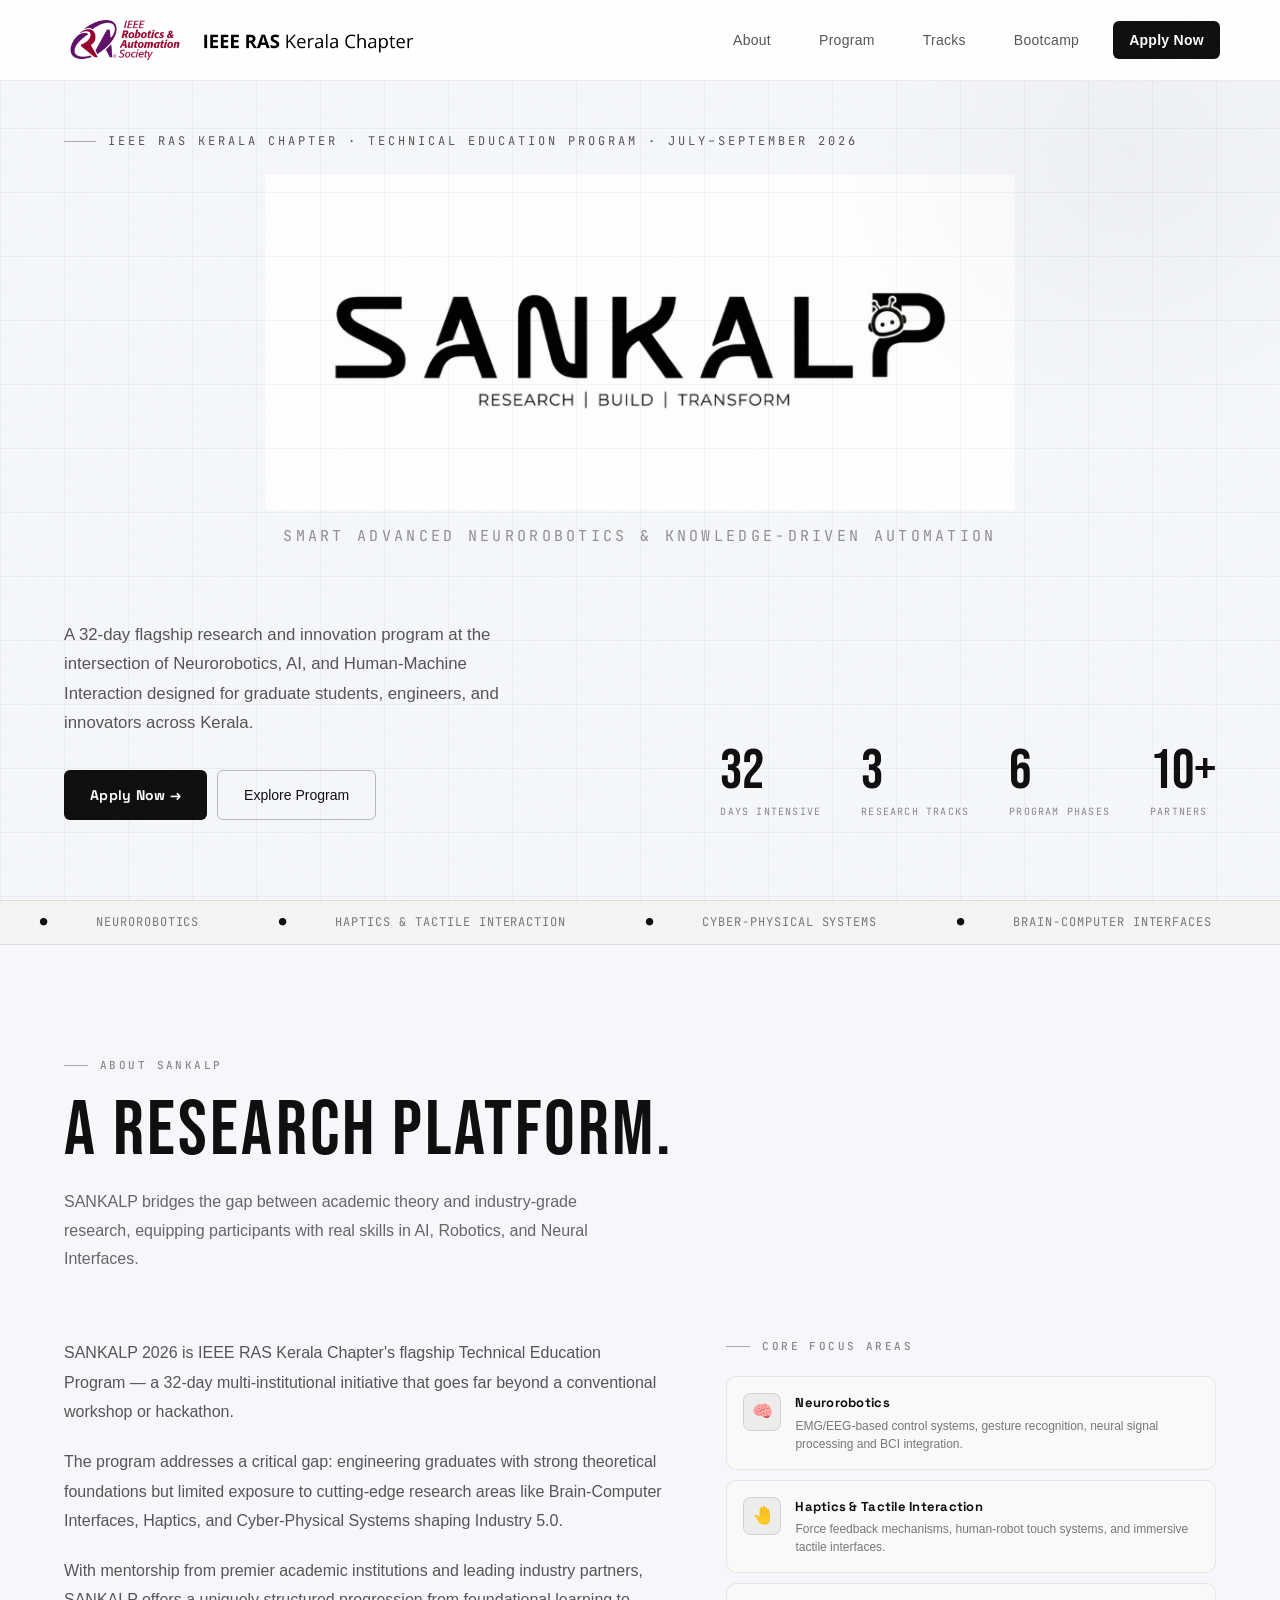
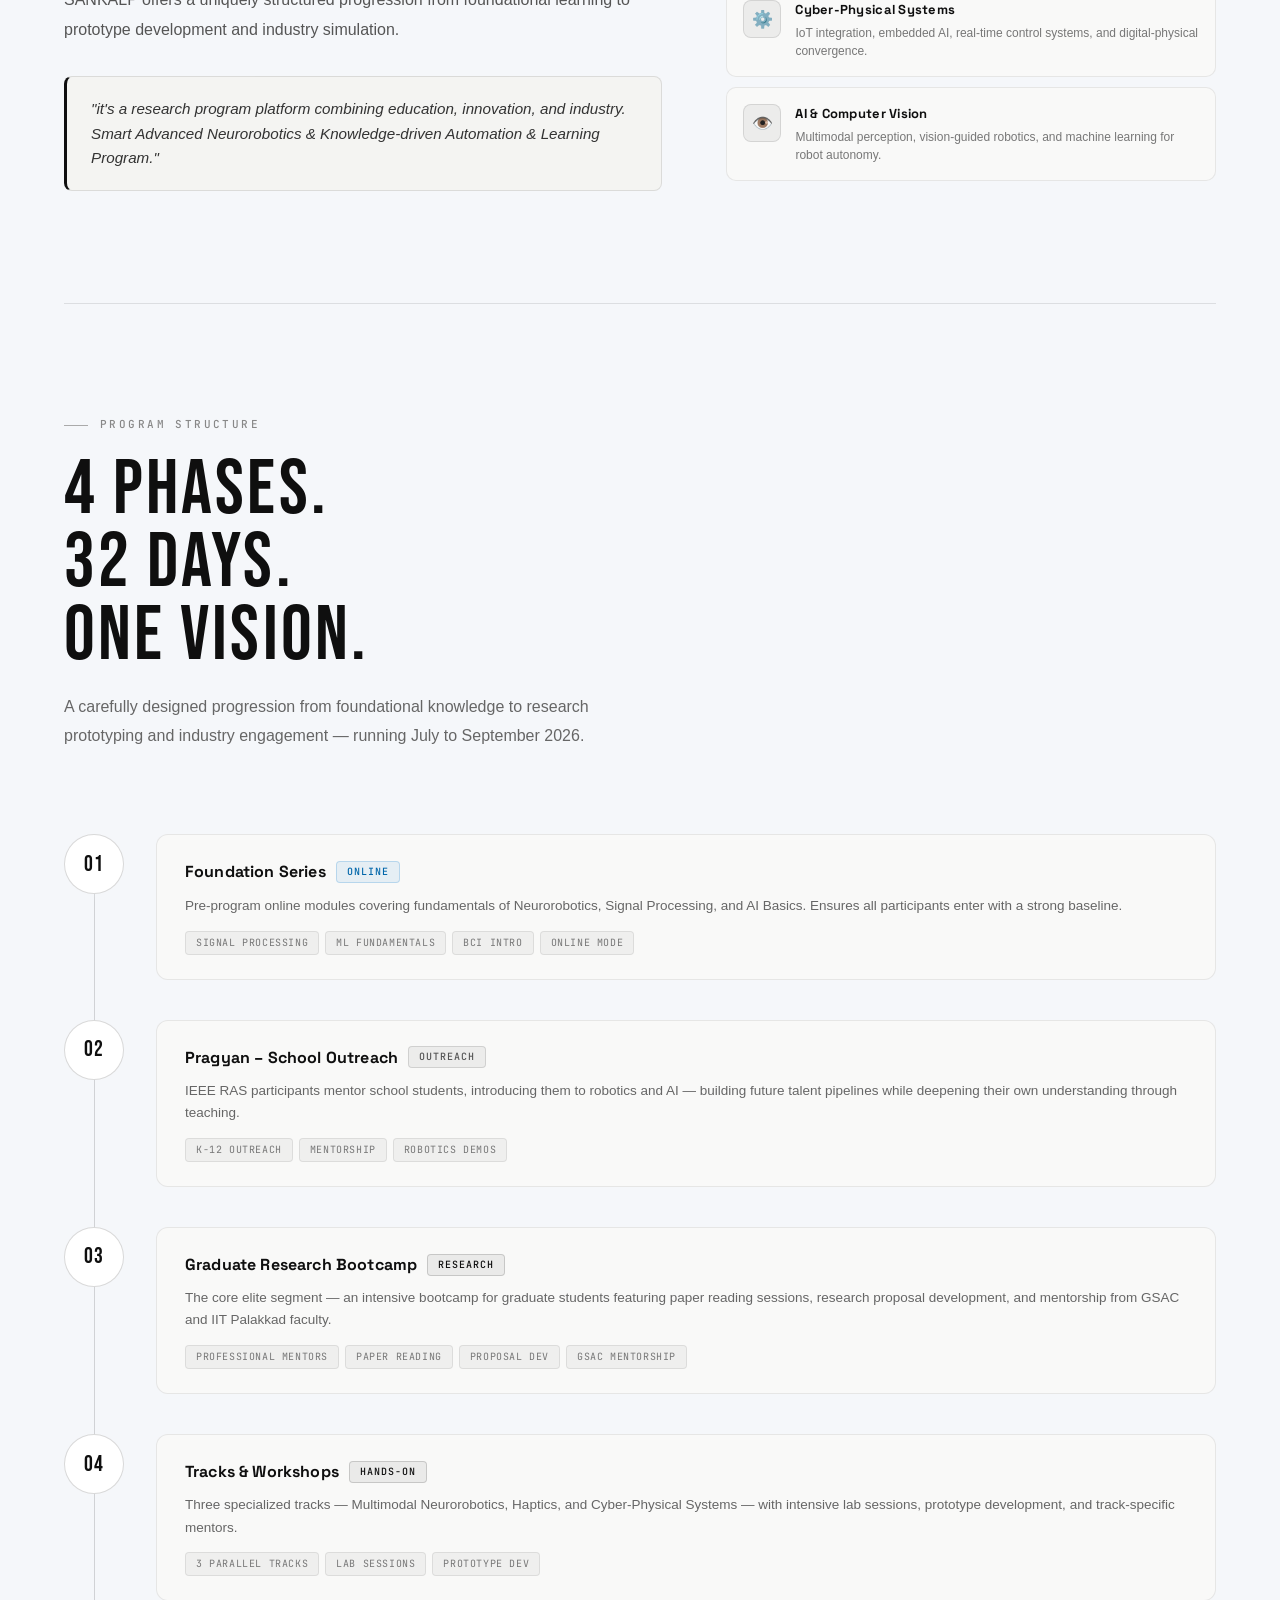
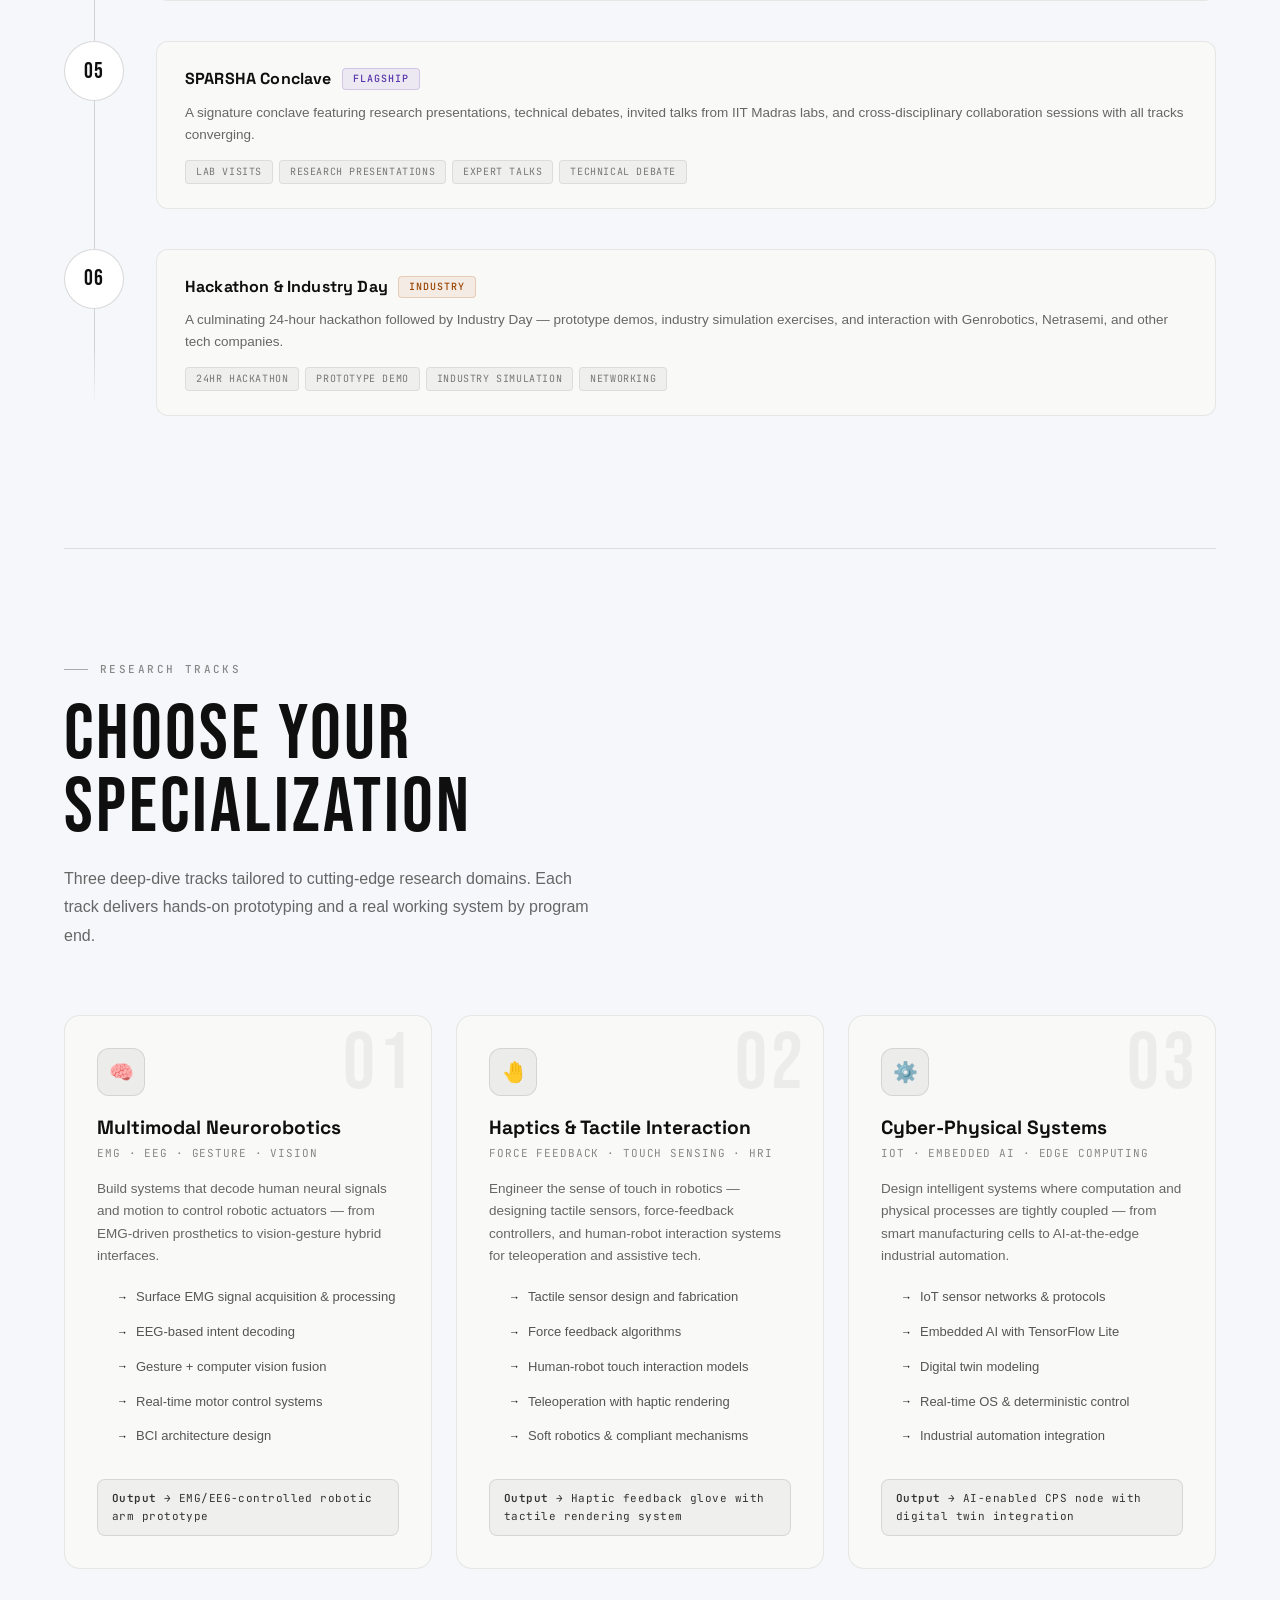
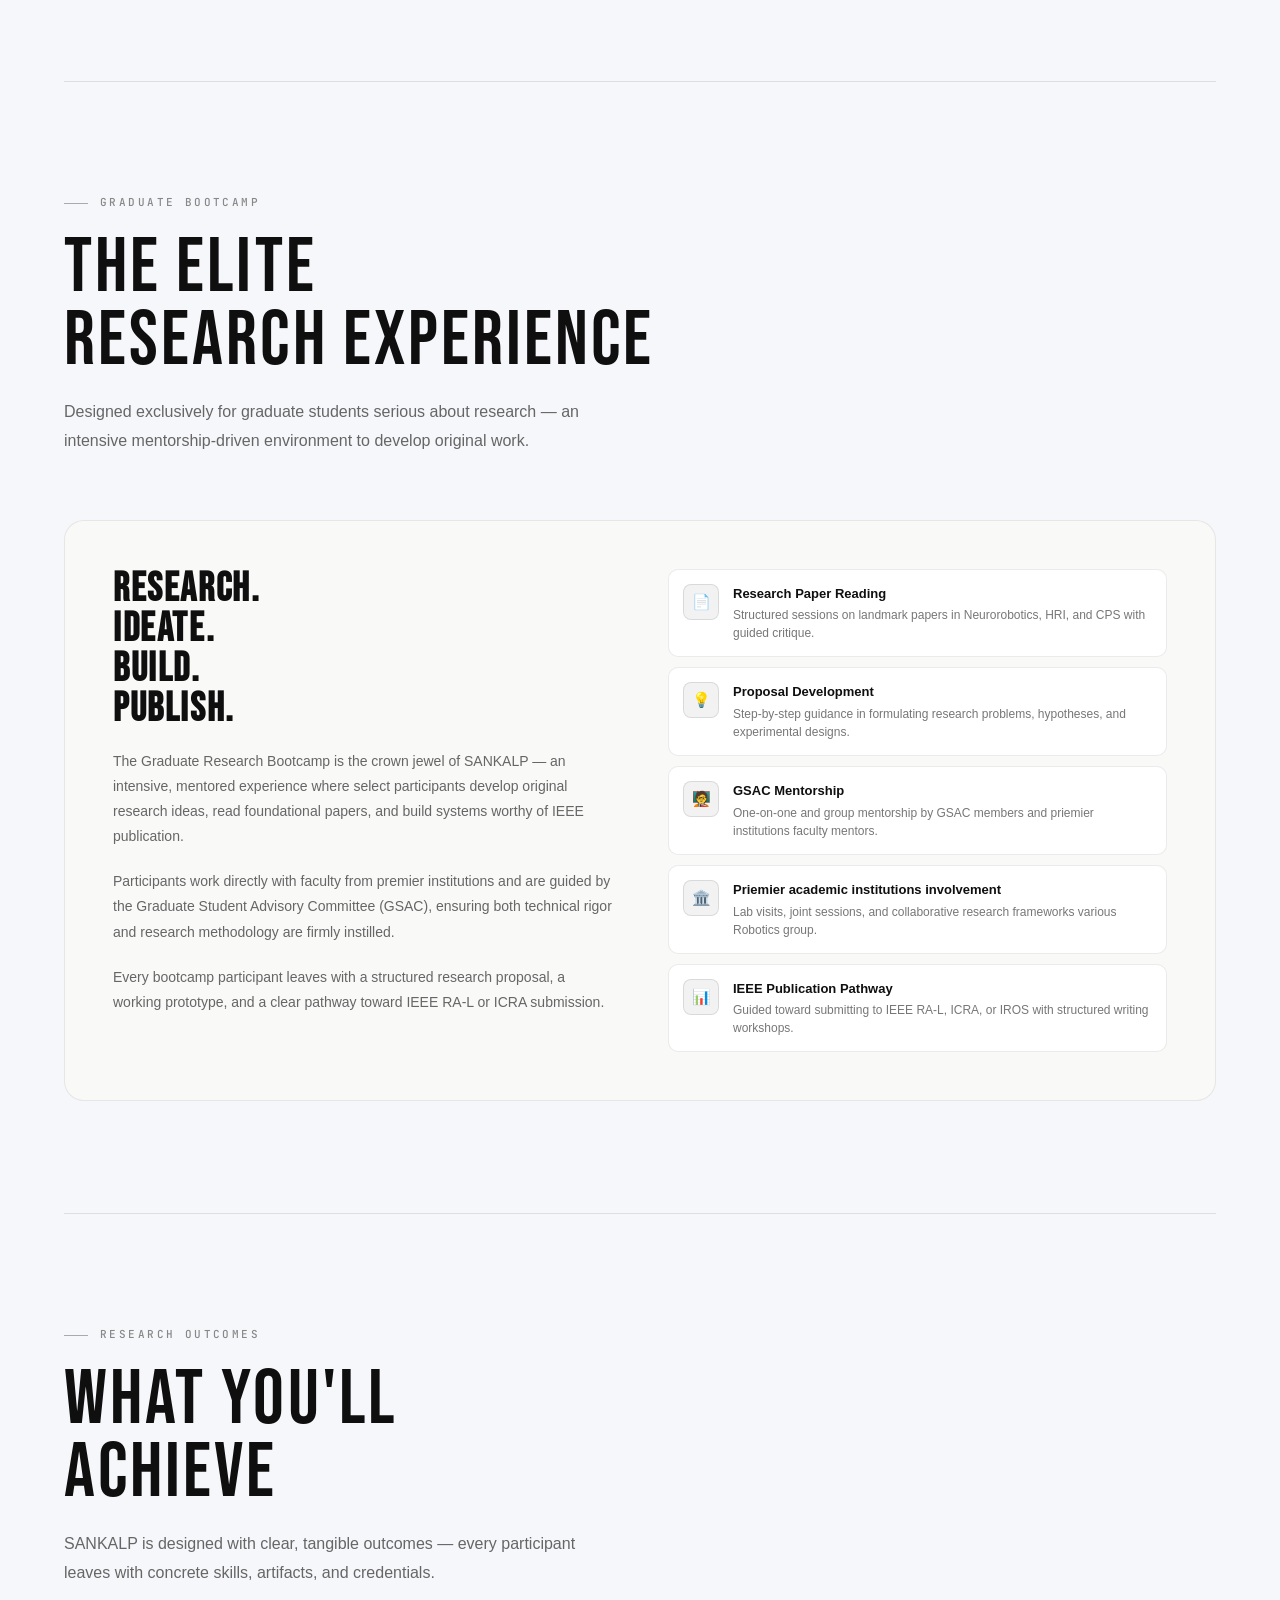
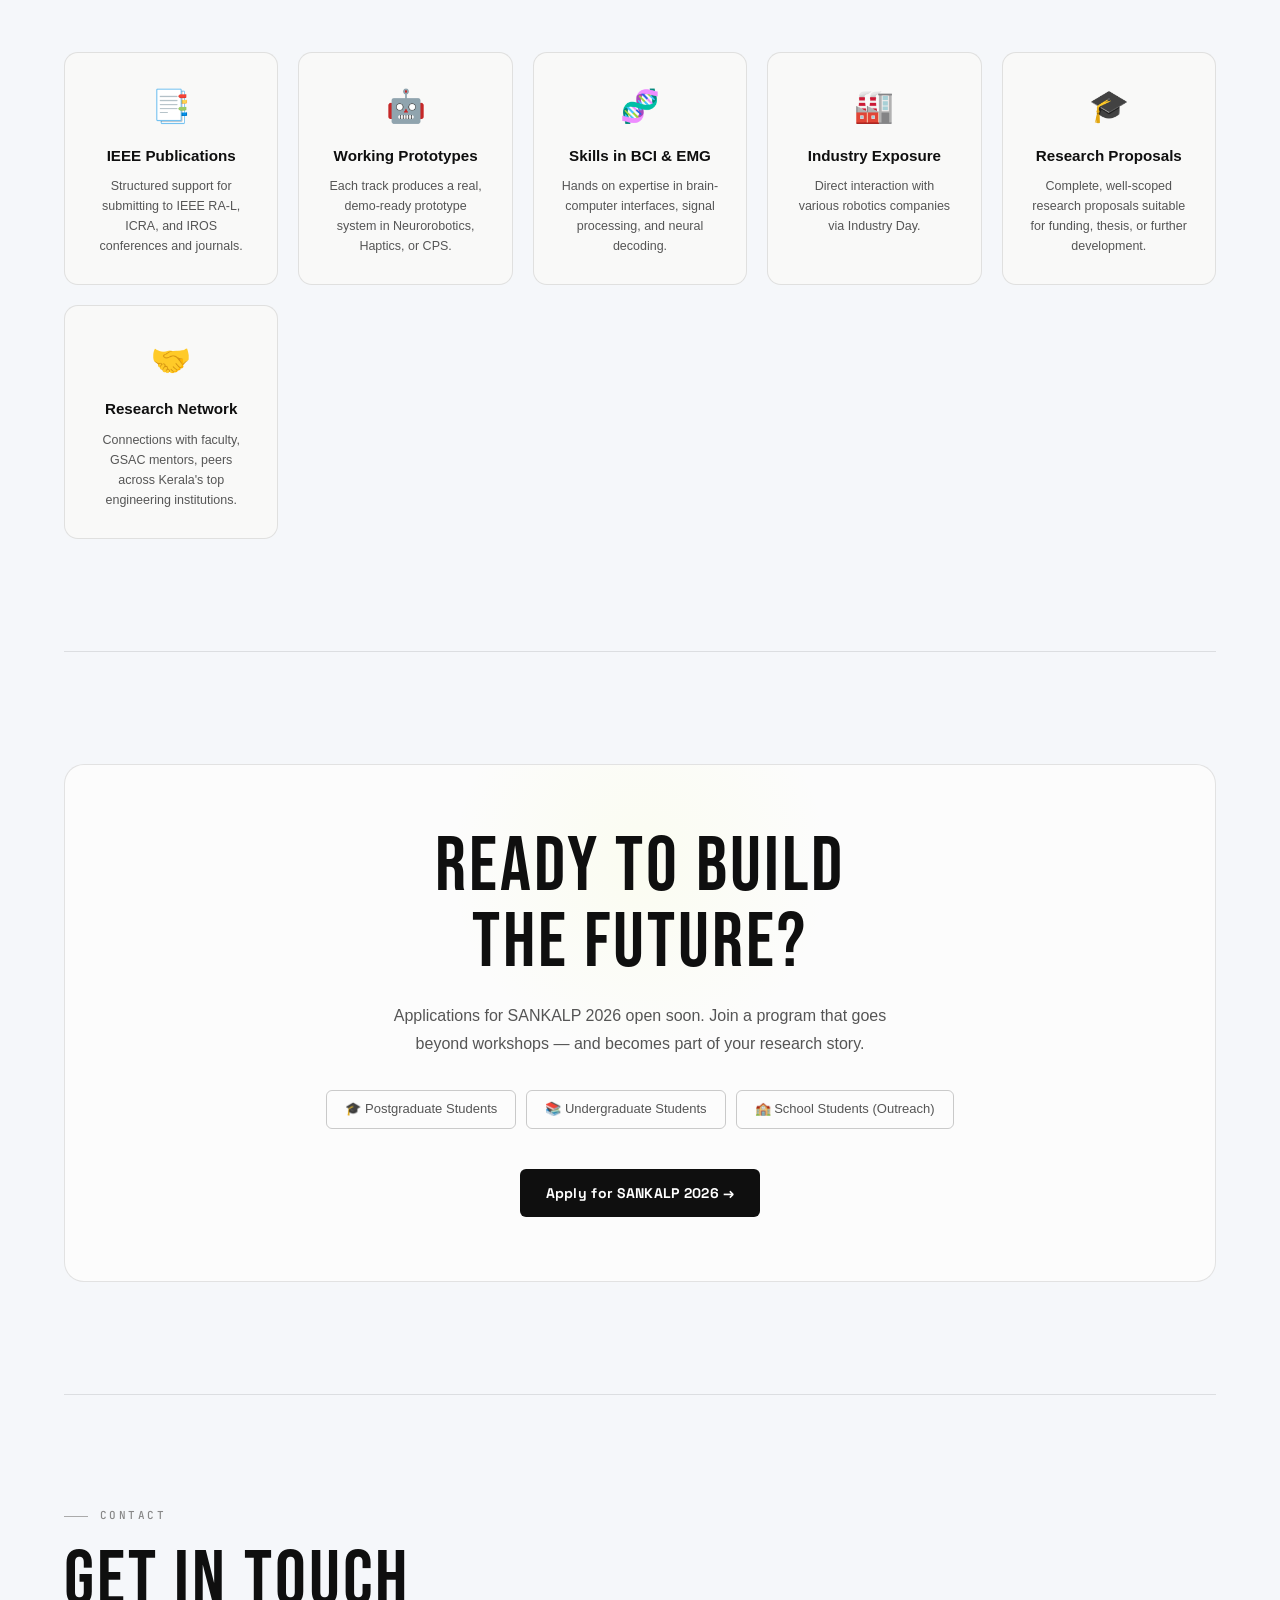
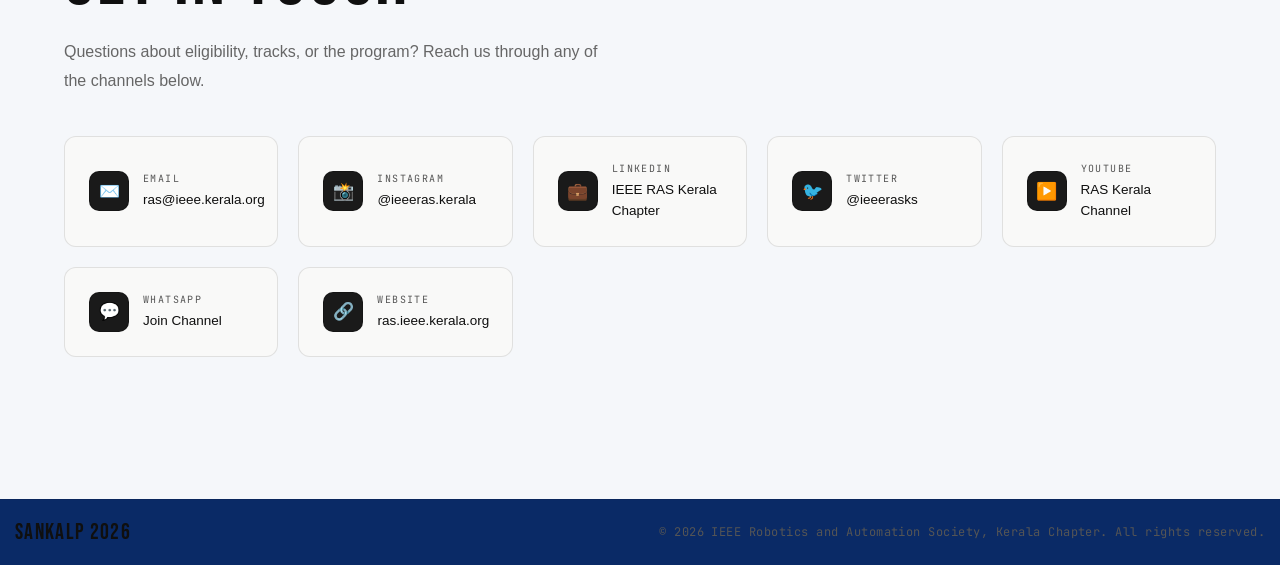
==== commit 6f70ebe2: "added some things" ====
--- a/index.html
+++ b/index.html
@@ -25,7 +25,7 @@
       <a href="#program">Program</a>
       <a href="#tracks">Tracks</a>
       <a href="#bootcamp">Bootcamp</a>
-      <a href="#apply" class="nav-cta">Apply Now</a>
+      <a href="apply.html" class="nav-cta">Apply Now</a>
     </nav>
 
   </div>
@@ -52,7 +52,7 @@
     <div class="hero-desc-block">
       <p>A 32-day flagship research and innovation program at the intersection of Neurorobotics, AI, and Human-Machine Interaction  designed for graduate students, engineers, and innovators across Kerala.</p>
       <div class="hero-actions">
-        <a href="#apply" class="btn-primary">Apply Now →</a>
+        <a href="apply.html" class="btn-primary">Apply Now →</a>
         <a href="#program" class="btn-outline">Explore Program</a>
       </div>
     </div>
@@ -84,7 +84,6 @@
     <span class="ticker-item"><span>●</span> Haptics &amp; Tactile Interaction</span>
     <span class="ticker-item"><span>●</span> Cyber-Physical Systems</span>
     <span class="ticker-item"><span>●</span> Brain-Computer Interfaces</span>
-    <span class="ticker-item"><span>●</span> IIT Palakkad Mentorship</span>
     <span class="ticker-item"><span>●</span> IEEE Publications</span>
     <span class="ticker-item"><span>●</span> 24hr Hackathon</span>
     <span class="ticker-item"><span>●</span> SPARSHA Conclave</span>
@@ -92,7 +91,6 @@
     <span class="ticker-item"><span>●</span> Haptics &amp; Tactile Interaction</span>
     <span class="ticker-item"><span>●</span> Cyber-Physical Systems</span>
     <span class="ticker-item"><span>●</span> Brain-Computer Interfaces</span>
-    <span class="ticker-item"><span>●</span> IIT Palakkad Mentorship</span>
     <span class="ticker-item"><span>●</span> IEEE Publications</span>
     <span class="ticker-item"><span>●</span> 24hr Hackathon</span>
     <span class="ticker-item"><span>●</span> SPARSHA Conclave</span>
@@ -155,7 +153,7 @@
 <!-- PROGRAM STRUCTURE -->
 <section id="program">
   <div class="section-label">Program Structure</div>
-  <h2 class="section-title">6 PHASES.<br>32 DAYS.<br>ONE VISION.</h2>
+  <h2 class="section-title">4 PHASES.<br>32 DAYS.<br>ONE VISION.</h2>
   <p class="section-sub">A carefully designed progression from foundational knowledge to research prototyping and industry engagement — running July to September 2026.</p>
 
   <div class="phases-grid">
@@ -430,7 +428,7 @@
       <span class="elig-pill">🏫 School Students (Outreach)</span>
     </div>
     <div class="apply-buttons">
-      <a href="#" class="btn-primary">Apply for SANKALP 2026 →</a>
+      <a href="apply.html" class="btn-primary">Apply for SANKALP 2026 →</a>
     </div>
   </div>
 </section>
--- a/sankalp.css
+++ b/sankalp.css
@@ -1287,4 +1287,112 @@
     padding: 5px 10px;
     font-size: 11px;
   }
+}
+/* ===== GLOBAL STYLES ===== */
+body {
+  font-family: 'Segoe UI', sans-serif;
+  margin: 0;
+  background: #f5f7fa;
+  color: #222;
+}
+
+/* ===== HEADER ===== */
+header {
+  background: linear-gradient(135deg, #0a2a66, #1e88e5);
+  color: white;
+  padding: 40px 20px;
+  text-align: center;
+}
+
+header h1 {
+  margin: 0;
+  font-size: 32px;
+}
+
+header p {
+  margin-top: 8px;
+  font-size: 14px;
+  opacity: 0.9;
+}
+
+/* ===== CONTAINER ===== */
+.container {
+  max-width: 1100px;
+  margin: auto;
+  padding: 20px;
+}
+
+/* ===== CARD ===== */
+.card {
+  background: white;
+  padding: 25px;
+  margin-bottom: 25px;
+  border-radius: 12px;
+  box-shadow: 0 4px 12px rgba(0,0,0,0.08);
+  transition: 0.3s ease;
+}
+
+.card:hover {
+  transform: translateY(-5px);
+}
+
+/* ===== HEADINGS ===== */
+h2 {
+  color: #0a2a66;
+  margin-top: 0;
+}
+
+.event h3 {
+  color: #1e88e5;
+  margin-bottom: 5px;
+}
+
+/* ===== TABLE ===== */
+table {
+  width: 100%;
+  border-collapse: collapse;
+  margin-top: 15px;
+}
+
+table, th, td {
+  border: 1px solid #ddd;
+}
+
+th, td {
+  padding: 12px;
+  text-align: left;
+}
+
+th {
+  background: #1e88e5;
+  color: white;
+}
+
+/* ===== LISTS ===== */
+ul {
+  padding-left: 20px;
+}
+
+li {
+  margin-bottom: 8px;
+}
+
+/* ===== FOOTER ===== */
+footer {
+  text-align: center;
+  padding: 15px;
+  background: #0a2a66;
+  color: white;
+  margin-top: 30px;
+}
+
+/* ===== RESPONSIVE ===== */
+@media (max-width: 768px) {
+  header h1 {
+    font-size: 24px;
+  }
+
+  .card {
+    padding: 18px;
+  }
 }
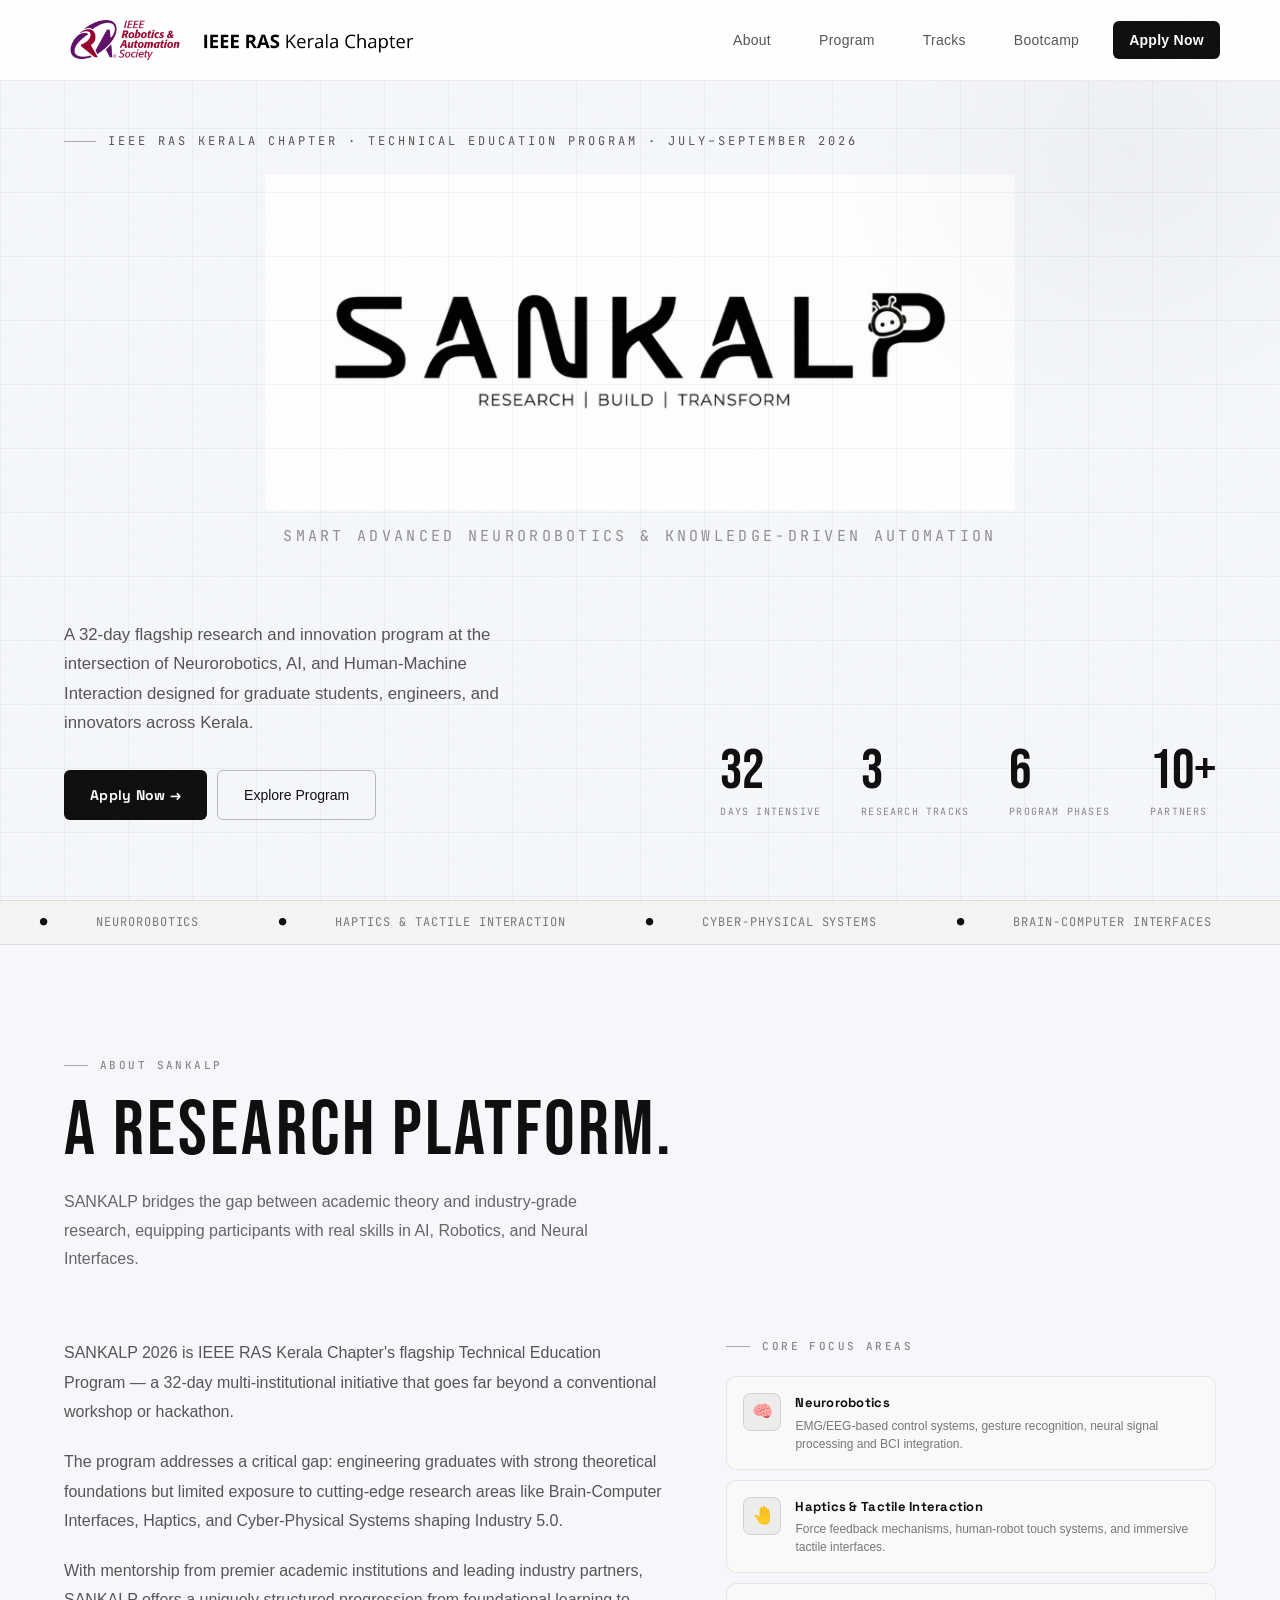
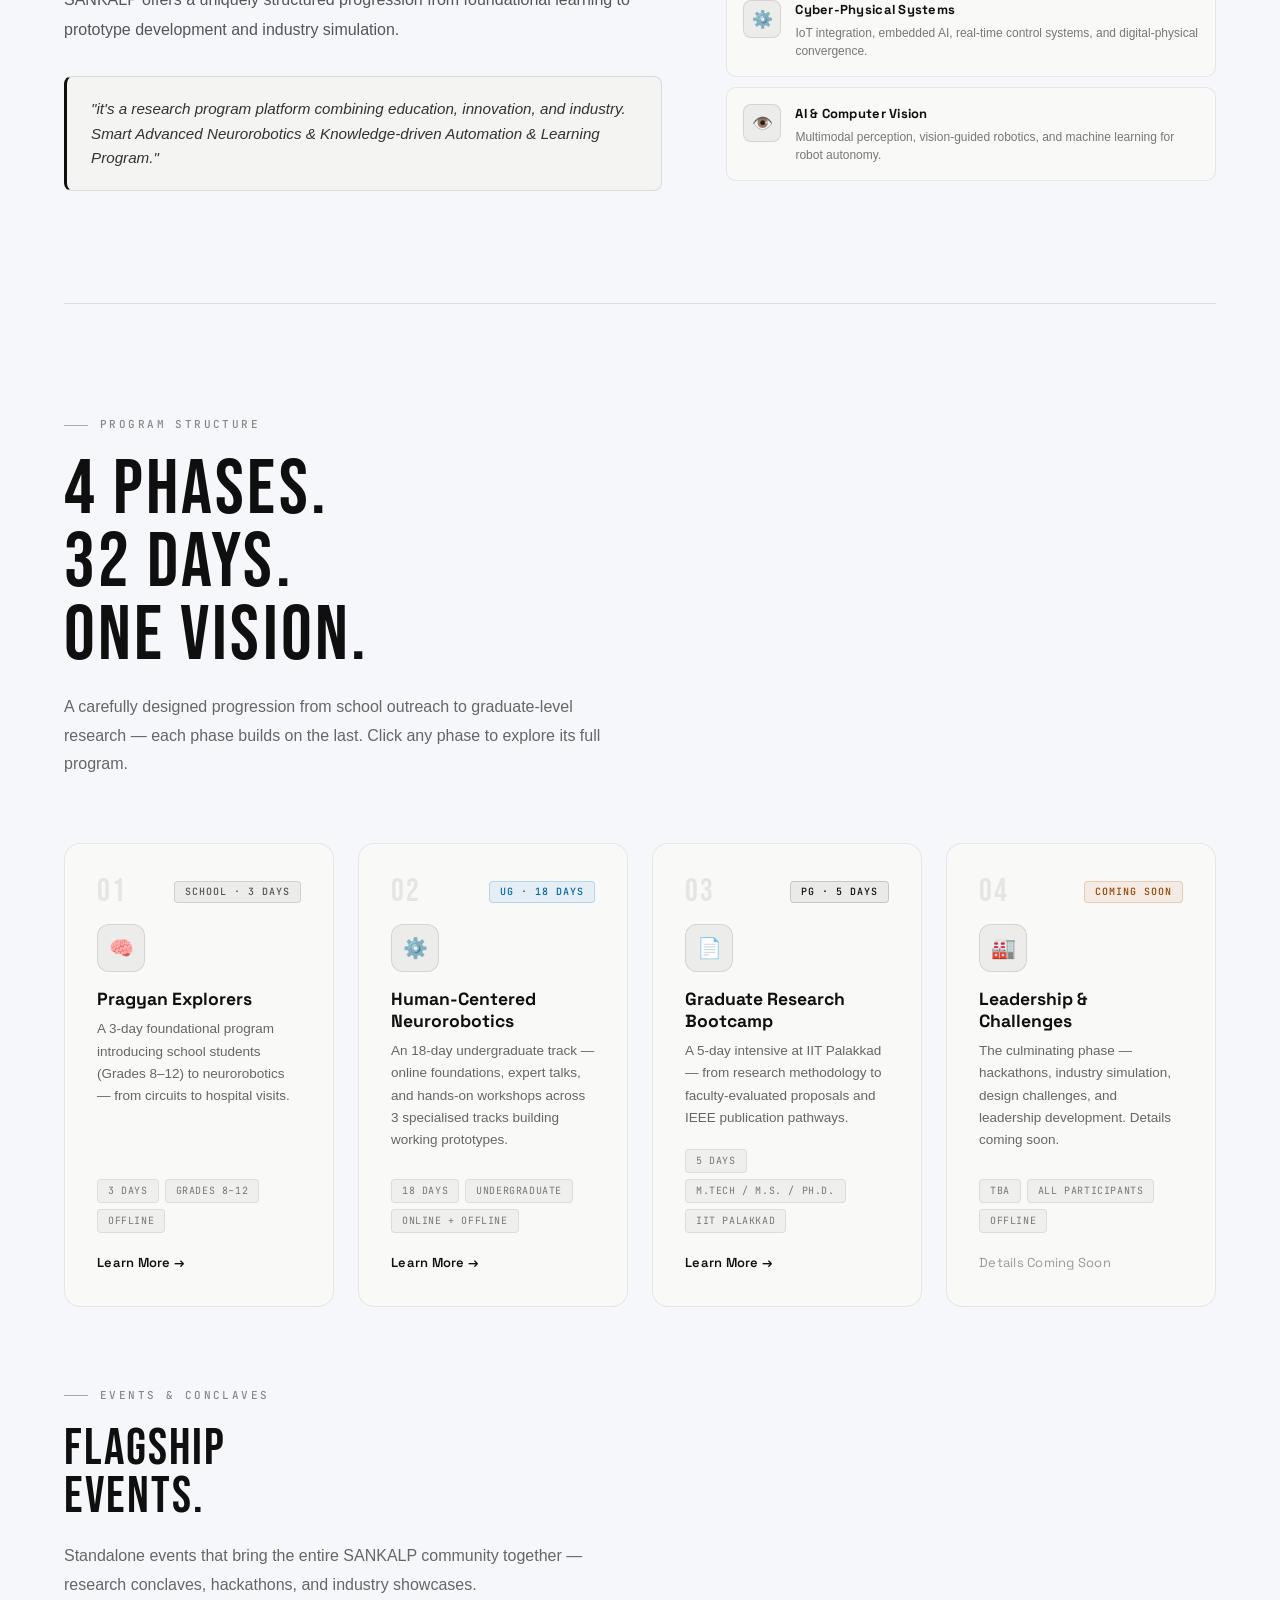
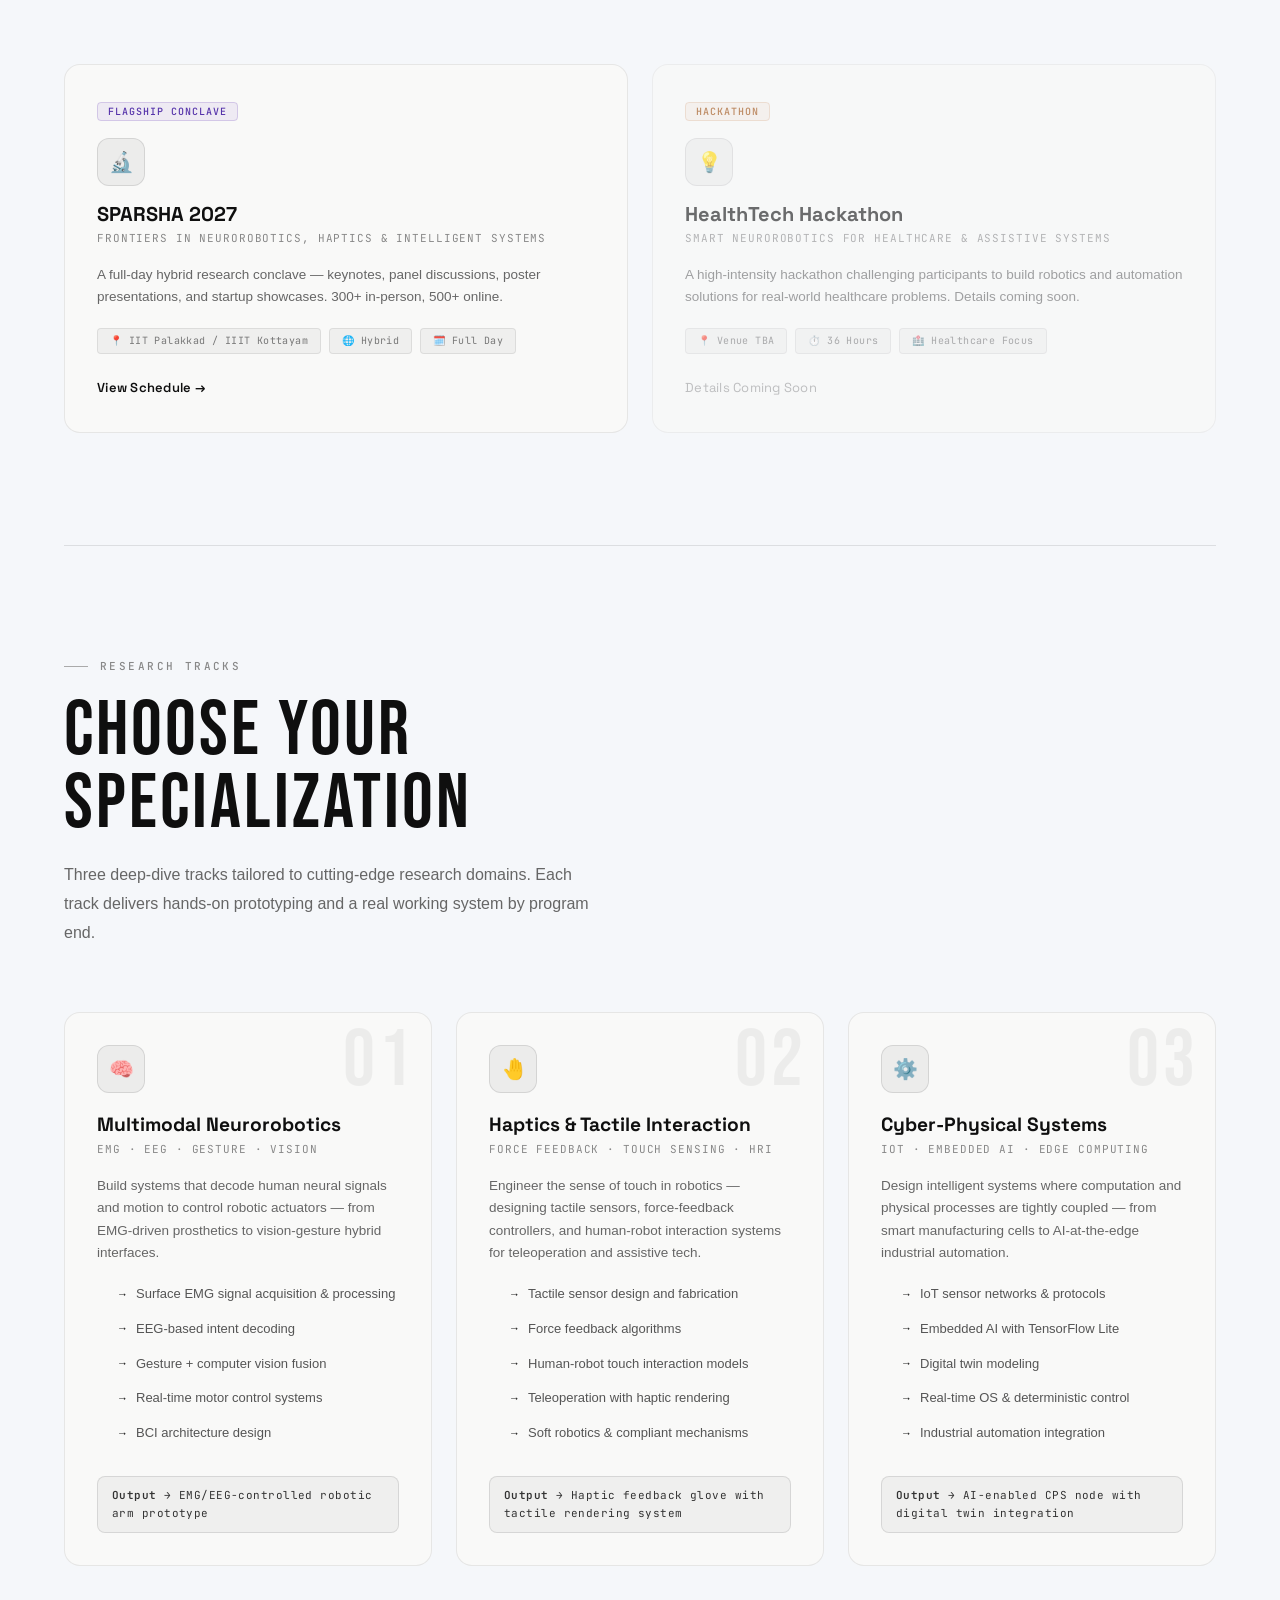
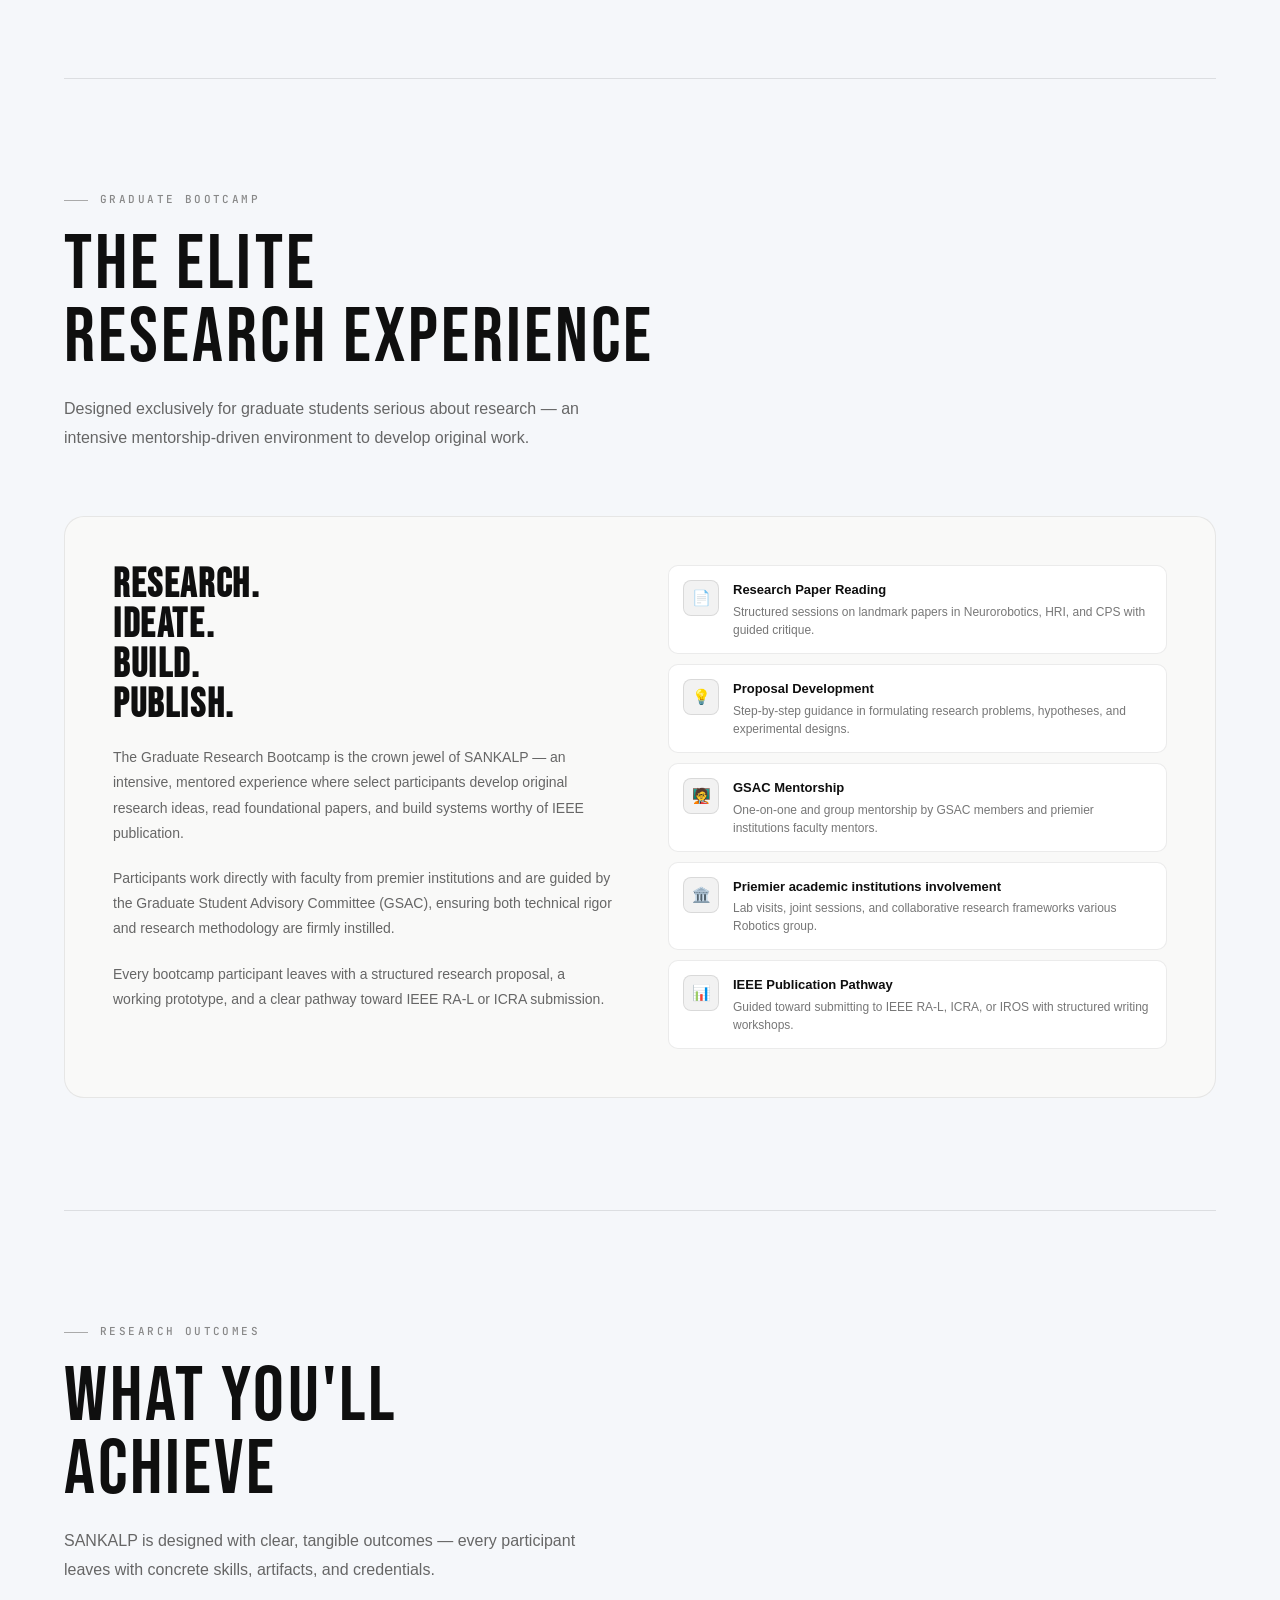
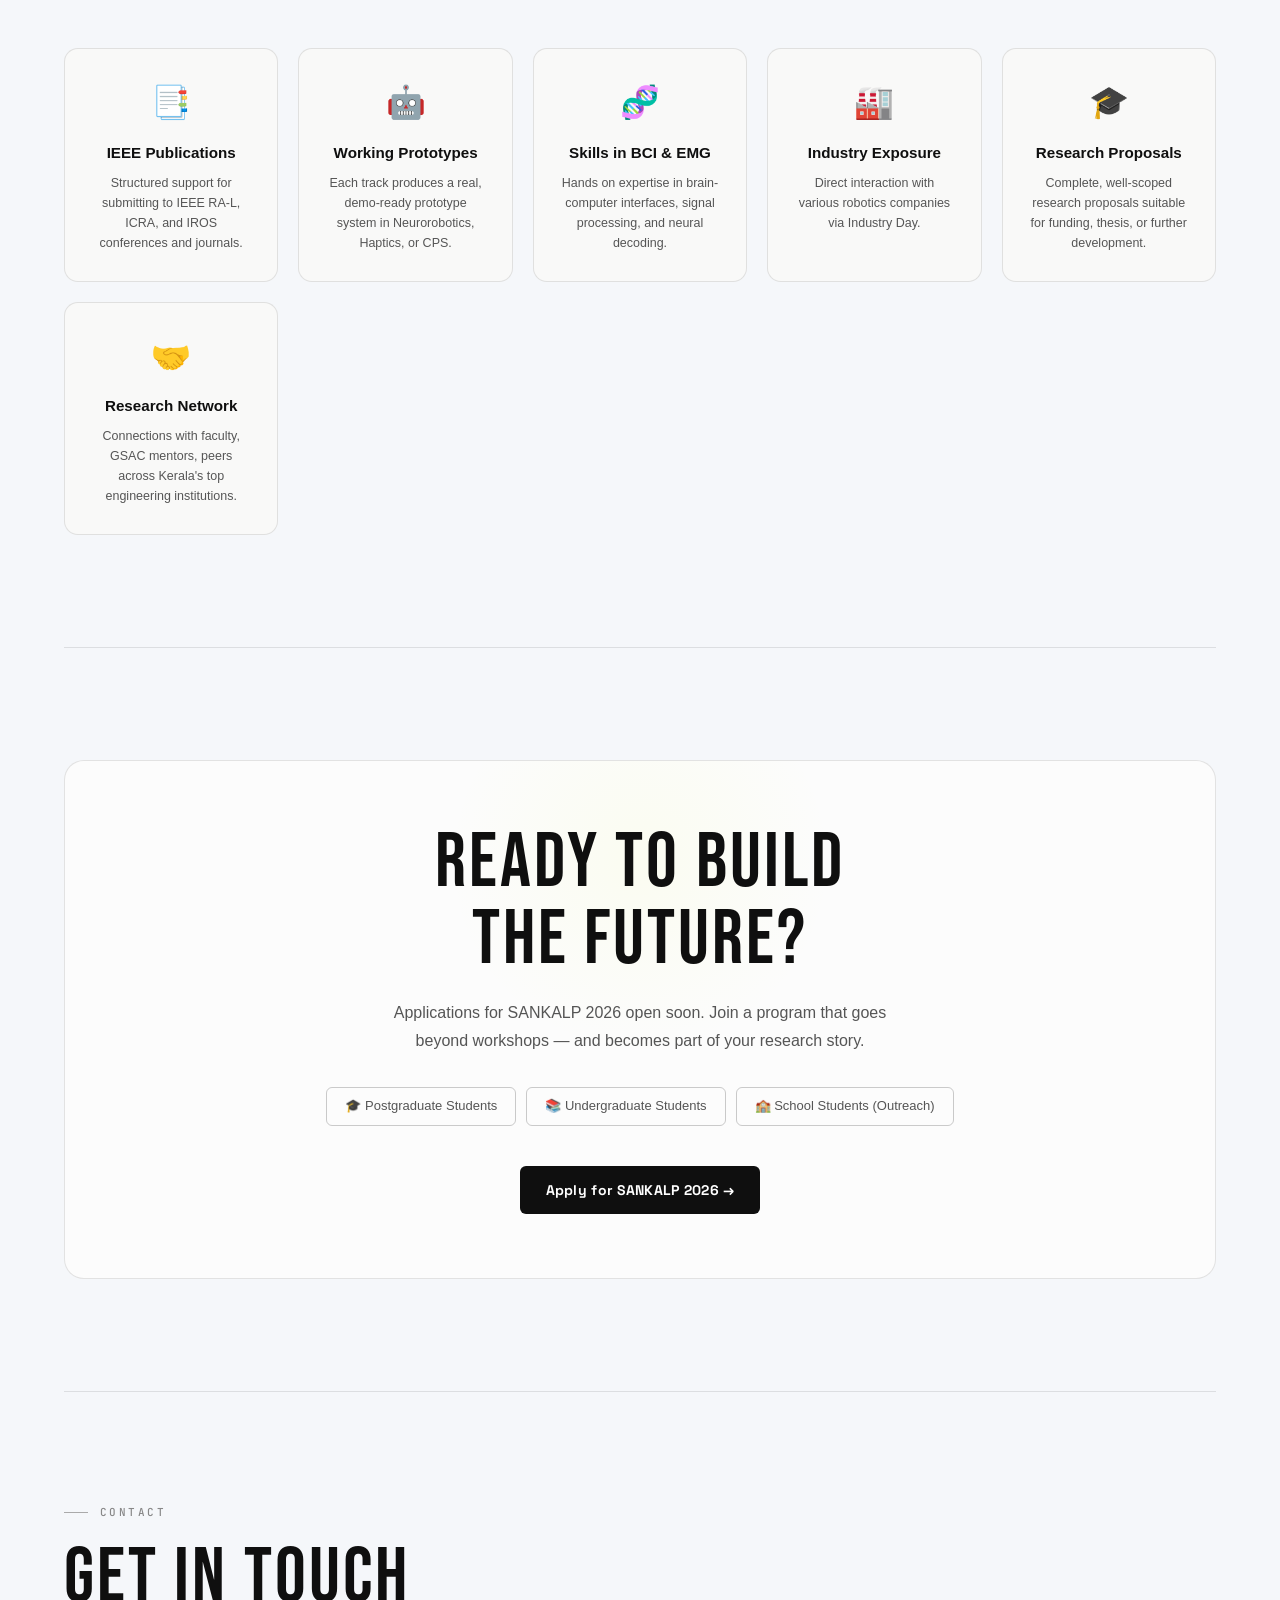
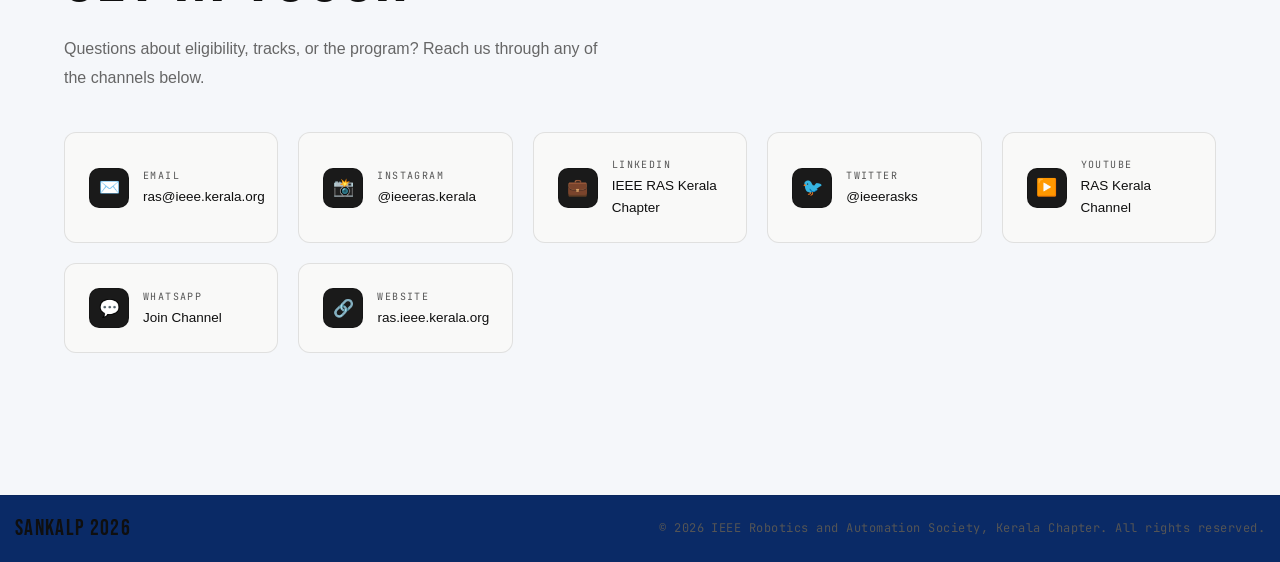
==== commit 6b64f54c: "feat: seperate pages for phases 1, 2 and 3, and sparsha conclave, added cards linking to  pages in h" ====
--- a/index.html
+++ b/index.html
@@ -154,107 +154,126 @@
 <section id="program">
   <div class="section-label">Program Structure</div>
   <h2 class="section-title">4 PHASES.<br>32 DAYS.<br>ONE VISION.</h2>
-  <p class="section-sub">A carefully designed progression from foundational knowledge to research prototyping and industry engagement — running July to September 2026.</p>
-
-  <div class="phases-grid">
-    <div class="phase-item reveal">
-      <div class="phase-num">01</div>
-      <div class="phase-content">
-        <div class="phase-meta">
-          <span class="phase-title">Foundation Series</span>
-          <span class="phase-badge badge-online">Online</span>
-        </div>
-        <p class="phase-desc">Pre-program online modules covering fundamentals of Neurorobotics, Signal Processing, and AI Basics. Ensures all participants enter with a strong baseline.</p>
-        <div class="phase-tags">
-          <span class="phase-tag">Signal Processing</span>
-          <span class="phase-tag">ML Fundamentals</span>
-          <span class="phase-tag">BCI Intro</span>
-          <span class="phase-tag">Online Mode</span>
-        </div>
-      </div>
-    </div>
-
-    <div class="phase-item reveal reveal-delay-1">
-      <div class="phase-num">02</div>
-      <div class="phase-content">
-        <div class="phase-meta">
-          <span class="phase-title">Pragyan – School Outreach</span>
-          <span class="phase-badge badge-outreach">Outreach</span>
-        </div>
-        <p class="phase-desc">IEEE RAS participants mentor school students, introducing them to robotics and AI — building future talent pipelines while deepening their own understanding through teaching.</p>
-        <div class="phase-tags">
-          <span class="phase-tag">K-12 Outreach</span>
-          <span class="phase-tag">Mentorship</span>
-          <span class="phase-tag">Robotics Demos</span>
-        </div>
-      </div>
-    </div>
-
-    <div class="phase-item reveal reveal-delay-2">
-      <div class="phase-num">03</div>
-      <div class="phase-content">
-        <div class="phase-meta">
-          <span class="phase-title">Graduate Research Bootcamp</span>
-          <span class="phase-badge badge-research">Research</span>
-        </div>
-        <p class="phase-desc">The core elite segment — an intensive bootcamp for graduate students featuring paper reading sessions, research proposal development, and mentorship from GSAC and IIT Palakkad faculty.</p>
-        <div class="phase-tags">
-          <span class="phase-tag">professional Mentors</span>
-          <span class="phase-tag">Paper Reading</span>
-          <span class="phase-tag">Proposal Dev</span>
-          <span class="phase-tag">GSAC Mentorship</span>
-        </div>
-      </div>
-    </div>
-
-    <div class="phase-item reveal reveal-delay-1">
-      <div class="phase-num">04</div>
-      <div class="phase-content">
-        <div class="phase-meta">
-          <span class="phase-title">Tracks &amp; Workshops</span>
-          <span class="phase-badge badge-research">Hands-on</span>
-        </div>
-        <p class="phase-desc">Three specialized tracks — Multimodal Neurorobotics, Haptics, and Cyber-Physical Systems — with intensive lab sessions, prototype development, and track-specific mentors.</p>
-        <div class="phase-tags">
-          <span class="phase-tag">3 Parallel Tracks</span>
-          <span class="phase-tag">Lab Sessions</span>
-          <span class="phase-tag">Prototype Dev</span>
-        </div>
-      </div>
-    </div>
-
-    <div class="phase-item reveal reveal-delay-2">
-      <div class="phase-num">05</div>
-      <div class="phase-content">
-        <div class="phase-meta">
-          <span class="phase-title">SPARSHA Conclave</span>
-          <span class="phase-badge badge-flagship">Flagship</span>
-        </div>
-        <p class="phase-desc">A signature conclave featuring research presentations, technical debates, invited talks from IIT Madras labs, and cross-disciplinary collaboration sessions with all tracks converging.</p>
-        <div class="phase-tags">
-          <span class="phase-tag">Lab visits</span>
-          <span class="phase-tag">Research Presentations</span>
-          <span class="phase-tag">Expert Talks</span>
-          <span class="phase-tag">Technical Debate</span>
-        </div>
-      </div>
-    </div>
-
-    <div class="phase-item reveal reveal-delay-1">
-      <div class="phase-num">06</div>
-      <div class="phase-content">
-        <div class="phase-meta">
-          <span class="phase-title">Hackathon &amp; Industry Day</span>
-          <span class="phase-badge badge-industry">Industry</span>
-        </div>
-        <p class="phase-desc">A culminating 24-hour hackathon followed by Industry Day — prototype demos, industry simulation exercises, and interaction with Genrobotics, Netrasemi, and other tech companies.</p>
-        <div class="phase-tags">
-          <span class="phase-tag">24hr Hackathon</span>
-          <span class="phase-tag">Prototype Demo</span>
-          <span class="phase-tag">Industry Simulation</span>
-          <span class="phase-tag">Networking</span>
-        </div>
-      </div>
+  <p class="section-sub">A carefully designed progression from school outreach to graduate-level research — each phase builds on the last. Click any phase to explore its full program.</p>
+
+  <div class="program-cards-grid">
+
+    <!-- PHASE I -->
+    <a href="phase1.html" class="program-card reveal" style="text-decoration:none;color:inherit;">
+      <div class="program-card-header">
+        <span class="program-card-num">01</span>
+        <span class="phase-badge badge-outreach">School · 3 Days</span>
+      </div>
+      <div class="program-card-icon">🧠</div>
+      <h3 class="program-card-title">Pragyan Explorers</h3>
+      <p class="program-card-desc">A 3-day foundational program introducing school students (Grades 8–12) to neurorobotics — from circuits to hospital visits.</p>
+      <div class="program-card-stats">
+        <span>3 Days</span>
+        <span>Grades 8–12</span>
+        <span>Offline</span>
+      </div>
+      <span class="program-card-link">Learn More →</span>
+    </a>
+
+    <!-- PHASE II -->
+    <a href="phase2.html" class="program-card reveal reveal-delay-1" style="text-decoration:none;color:inherit;">
+      <div class="program-card-header">
+        <span class="program-card-num">02</span>
+        <span class="phase-badge badge-online">UG · 18 Days</span>
+      </div>
+      <div class="program-card-icon">⚙️</div>
+      <h3 class="program-card-title">Human-Centered Neurorobotics</h3>
+      <p class="program-card-desc">An 18-day undergraduate track — online foundations, expert talks, and hands-on workshops across 3 specialised tracks building working prototypes.</p>
+      <div class="program-card-stats">
+        <span>18 Days</span>
+        <span>Undergraduate</span>
+        <span>Online + Offline</span>
+      </div>
+      <span class="program-card-link">Learn More →</span>
+    </a>
+
+    <!-- PHASE III -->
+    <a href="phase3.html" class="program-card reveal reveal-delay-2" style="text-decoration:none;color:inherit;">
+      <div class="program-card-header">
+        <span class="program-card-num">03</span>
+        <span class="phase-badge badge-research">PG · 5 Days</span>
+      </div>
+      <div class="program-card-icon">📄</div>
+      <h3 class="program-card-title">Graduate Research Bootcamp</h3>
+      <p class="program-card-desc">A 5-day intensive at IIT Palakkad — from research methodology to faculty-evaluated proposals and IEEE publication pathways.</p>
+      <div class="program-card-stats">
+        <span>5 Days</span>
+        <span>M.Tech / M.S. / Ph.D.</span>
+        <span>IIT Palakkad</span>
+      </div>
+      <span class="program-card-link">Learn More →</span>
+    </a>
+
+    <!-- PHASE IV (Placeholder) -->
+    <div class="program-card program-card-placeholder reveal reveal-delay-3">
+      <div class="program-card-header">
+        <span class="program-card-num">04</span>
+        <span class="phase-badge badge-industry">Coming Soon</span>
+      </div>
+      <div class="program-card-icon">🏭</div>
+      <h3 class="program-card-title">Leadership &amp; Challenges</h3>
+      <p class="program-card-desc">The culminating phase — hackathons, industry simulation, design challenges, and leadership development. Details coming soon.</p>
+      <div class="program-card-stats">
+        <span>TBA</span>
+        <span>All Participants</span>
+        <span>Offline</span>
+      </div>
+      <span class="program-card-link program-card-link-muted">Details Coming Soon</span>
+    </div>
+
+  </div>
+
+  <!-- EVENTS & CONCLAVES -->
+  <div style="margin-top:5rem;">
+    <div class="section-label">Events &amp; Conclaves</div>
+    <h2 class="section-title" style="font-size:clamp(2rem,4vw,3.5rem);">FLAGSHIP<br>EVENTS.</h2>
+    <p class="section-sub">Standalone events that bring the entire SANKALP community together — research conclaves, hackathons, and industry showcases.</p>
+
+    <div class="events-row">
+
+      <!-- SPARSHA -->
+      <a href="sparsha.html" class="event-card-link reveal" style="text-decoration:none;color:inherit;">
+        <div class="event-card-inner">
+          <div class="event-card-badge">
+            <span class="phase-badge badge-flagship">Flagship Conclave</span>
+          </div>
+          <div class="event-card-icon">🔬</div>
+          <h3 class="event-card-title">SPARSHA 2027</h3>
+          <p class="event-card-subtitle">Frontiers in Neurorobotics, Haptics &amp; Intelligent Systems</p>
+          <p class="event-card-desc">A full-day hybrid research conclave — keynotes, panel discussions, poster presentations, and startup showcases. 300+ in-person, 500+ online.</p>
+          <div class="event-card-meta">
+            <span>📍 IIT Palakkad / IIIT Kottayam</span>
+            <span>🌐 Hybrid</span>
+            <span>🗓️ Full Day</span>
+          </div>
+          <span class="program-card-link">View Schedule →</span>
+        </div>
+      </a>
+
+      <!-- HEALTHTECH HACKATHON -->
+      <div class="event-card-link event-card-placeholder reveal reveal-delay-1">
+        <div class="event-card-inner">
+          <div class="event-card-badge">
+            <span class="phase-badge badge-industry">Hackathon</span>
+          </div>
+          <div class="event-card-icon">💡</div>
+          <h3 class="event-card-title">HealthTech Hackathon</h3>
+          <p class="event-card-subtitle">Smart Neurorobotics for Healthcare &amp; Assistive Systems</p>
+          <p class="event-card-desc">A high-intensity hackathon challenging participants to build robotics and automation solutions for real-world healthcare problems. Details coming soon.</p>
+          <div class="event-card-meta">
+            <span>📍 Venue TBA</span>
+            <span>⏱️ 36 Hours</span>
+            <span>🏥 Healthcare Focus</span>
+          </div>
+          <span class="program-card-link program-card-link-muted">Details Coming Soon</span>
+        </div>
+      </div>
+
     </div>
   </div>
 </section>
--- a/sankalp.css
+++ b/sankalp.css
@@ -981,6 +981,228 @@
 footer a { color: var(--accent); text-decoration: none; }
 footer a:hover { color: var(--white); }
 
+/* ── PROGRAM CARDS GRID ── */
+.program-cards-grid {
+  display: grid;
+  grid-template-columns: repeat(auto-fit, minmax(260px, 1fr));
+  gap: 1.5rem;
+}
+
+.program-card {
+  background: #f9f9f8;
+  border: 1px solid rgba(0,0,0,0.08);
+  border-radius: 16px;
+  padding: 2rem;
+  position: relative;
+  overflow: hidden;
+  transition: border-color 0.3s, transform 0.3s;
+  display: flex;
+  flex-direction: column;
+}
+.program-card::before {
+  content: '';
+  position: absolute;
+  top: 0; left: 0; right: 0;
+  height: 2px;
+  background: transparent;
+  transition: background 0.3s;
+}
+.program-card:hover {
+  border-color: rgba(0,0,0,0.18);
+  transform: translateY(-4px);
+}
+.program-card:hover::before { background: #0f0f0f; }
+
+.program-card-placeholder {
+  opacity: 0.6;
+  cursor: default;
+}
+.program-card-placeholder:hover {
+  transform: none;
+  border-color: rgba(0,0,0,0.08);
+}
+.program-card-placeholder::before { display: none; }
+
+.program-card-header {
+  display: flex;
+  align-items: center;
+  justify-content: space-between;
+  margin-bottom: 1rem;
+}
+
+.program-card-num {
+  font-family: var(--font-display);
+  font-size: 2rem;
+  color: rgba(0,0,0,0.08);
+  letter-spacing: 0.05em;
+  line-height: 1;
+}
+
+.program-card-icon {
+  width: 48px; height: 48px;
+  background: rgba(0,0,0,0.05);
+  border: 1px solid rgba(0,0,0,0.1);
+  border-radius: 12px;
+  display: flex;
+  align-items: center;
+  justify-content: center;
+  font-size: 20px;
+  margin-bottom: 1rem;
+}
+
+.program-card-title {
+  font-family: var(--font-body);
+  font-size: 1.1rem;
+  font-weight: 700;
+  color: #0f0f0f;
+  margin-bottom: 0.5rem;
+  line-height: 1.25;
+}
+
+.program-card-desc {
+  font-size: 13.5px;
+  color: #666;
+  line-height: 1.65;
+  margin-bottom: 1.25rem;
+  flex: 1;
+}
+
+.program-card-stats {
+  display: flex;
+  flex-wrap: wrap;
+  gap: 6px;
+  margin-bottom: 1.25rem;
+}
+
+.program-card-stats span {
+  padding: 3px 10px;
+  background: rgba(0,0,0,0.04);
+  border: 1px solid rgba(0,0,0,0.08);
+  border-radius: 4px;
+  font-family: var(--font-mono);
+  font-size: 10px;
+  color: #777;
+  letter-spacing: 0.06em;
+  text-transform: uppercase;
+}
+
+.program-card-link {
+  font-family: var(--font-body);
+  font-size: 13px;
+  font-weight: 600;
+  color: #0f0f0f;
+  letter-spacing: 0.02em;
+  transition: letter-spacing 0.2s;
+}
+.program-card:hover .program-card-link {
+  letter-spacing: 0.06em;
+}
+
+.program-card-link-muted {
+  color: #999;
+  font-weight: 400;
+}
+
+/* ── EVENTS ROW ── */
+.events-row {
+  display: grid;
+  grid-template-columns: repeat(auto-fit, minmax(340px, 1fr));
+  gap: 1.5rem;
+}
+
+.event-card-link {
+  display: block;
+}
+
+.event-card-inner {
+  background: #f9f9f8;
+  border: 1px solid rgba(0,0,0,0.08);
+  border-radius: 16px;
+  padding: 2rem;
+  height: 100%;
+  position: relative;
+  overflow: hidden;
+  transition: border-color 0.3s, transform 0.3s;
+}
+.event-card-inner::before {
+  content: '';
+  position: absolute;
+  top: 0; left: 0; right: 0;
+  height: 2px;
+  background: transparent;
+  transition: background 0.3s;
+}
+.event-card-link:hover .event-card-inner {
+  border-color: rgba(0,0,0,0.18);
+  transform: translateY(-4px);
+}
+.event-card-link:hover .event-card-inner::before { background: #0f0f0f; }
+
+.event-card-placeholder .event-card-inner {
+  opacity: 0.6;
+}
+.event-card-placeholder:hover .event-card-inner {
+  transform: none;
+  border-color: rgba(0,0,0,0.08);
+}
+
+.event-card-badge { margin-bottom: 1rem; }
+
+.event-card-icon {
+  width: 48px; height: 48px;
+  background: rgba(0,0,0,0.05);
+  border: 1px solid rgba(0,0,0,0.1);
+  border-radius: 12px;
+  display: flex;
+  align-items: center;
+  justify-content: center;
+  font-size: 20px;
+  margin-bottom: 1rem;
+}
+
+.event-card-title {
+  font-family: var(--font-body);
+  font-size: 1.25rem;
+  font-weight: 700;
+  color: #0f0f0f;
+  margin-bottom: 0.25rem;
+  line-height: 1.2;
+}
+
+.event-card-subtitle {
+  font-family: var(--font-mono);
+  font-size: 11px;
+  color: #888;
+  letter-spacing: 0.08em;
+  text-transform: uppercase;
+  margin-bottom: 1rem;
+}
+
+.event-card-desc {
+  font-size: 13.5px;
+  color: #666;
+  line-height: 1.65;
+  margin-bottom: 1.25rem;
+}
+
+.event-card-meta {
+  display: flex;
+  flex-wrap: wrap;
+  gap: 8px;
+  margin-bottom: 1.25rem;
+}
+
+.event-card-meta span {
+  padding: 4px 12px;
+  background: rgba(0,0,0,0.04);
+  border: 1px solid rgba(0,0,0,0.08);
+  border-radius: 4px;
+  font-family: var(--font-mono);
+  font-size: 10px;
+  color: #777;
+  letter-spacing: 0.04em;
+}
+
 /* ── DIVIDER ── */
 .section-divider {
   position: relative;
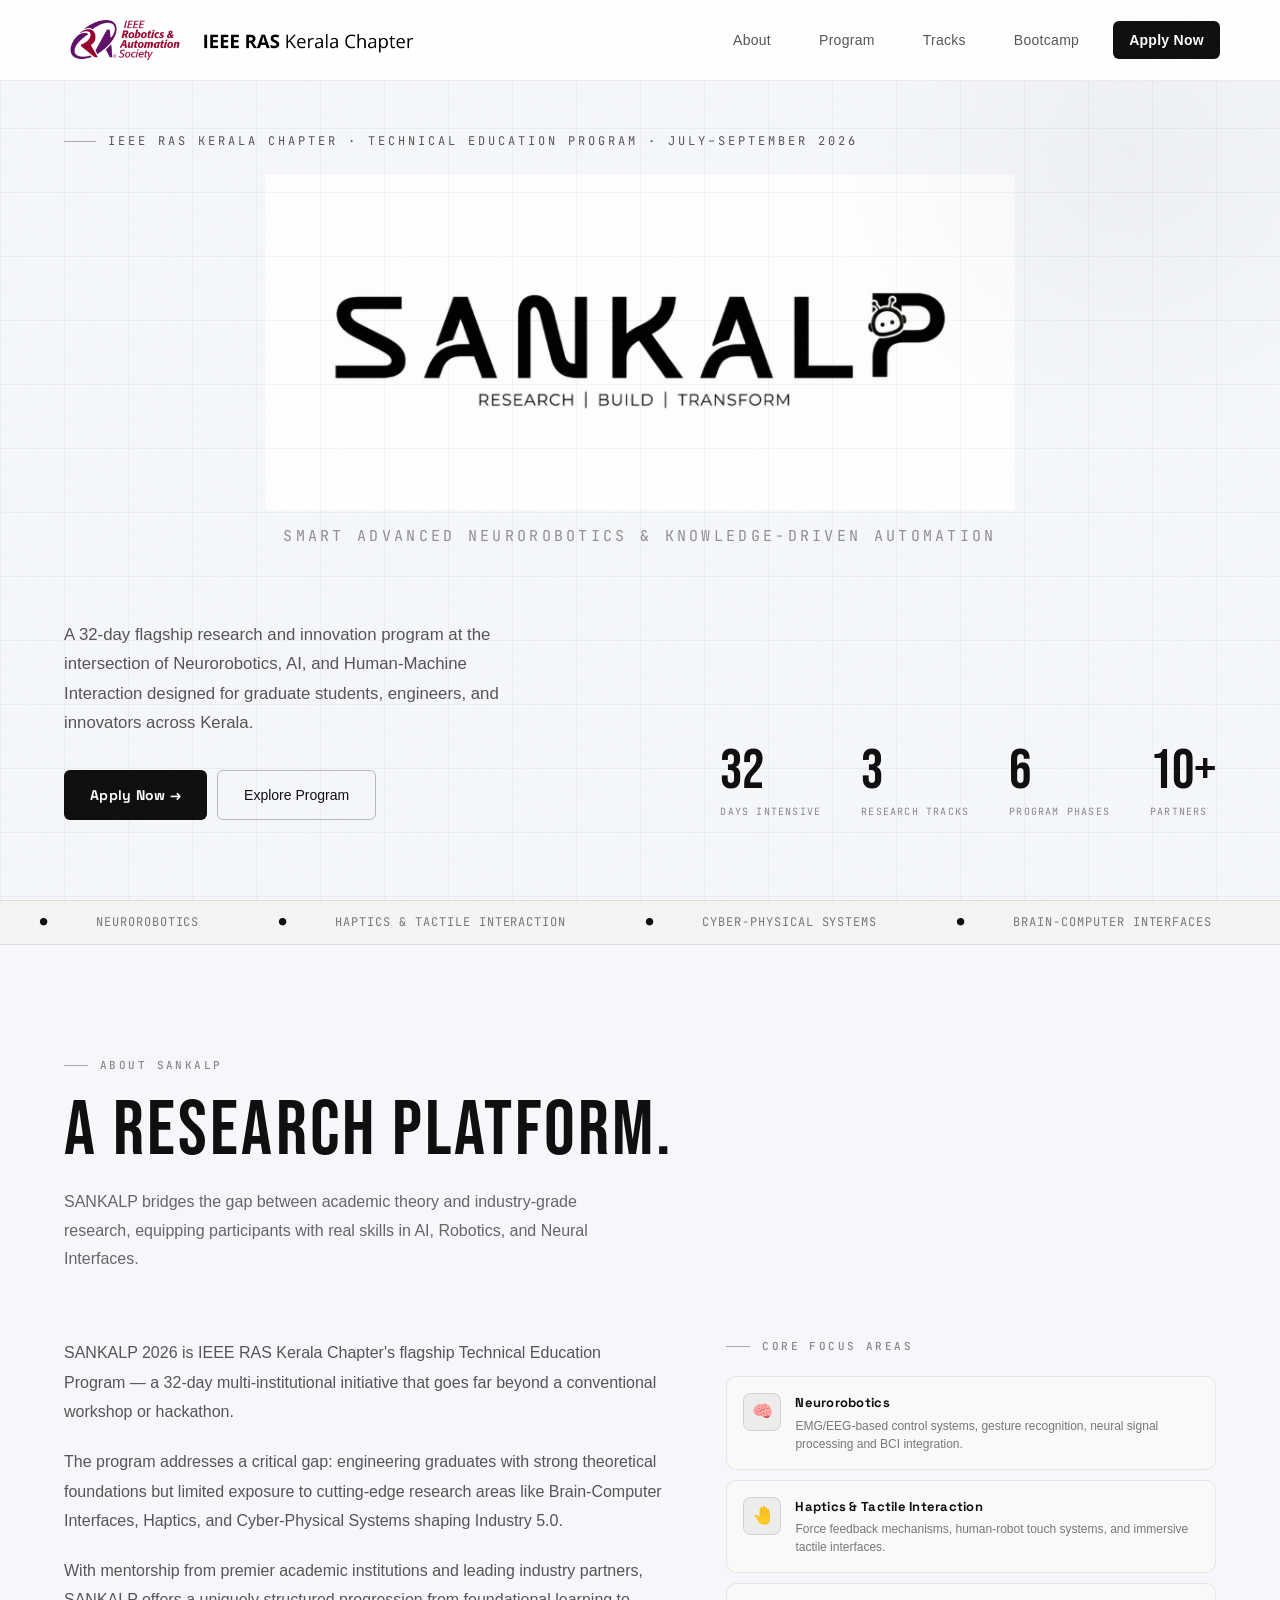
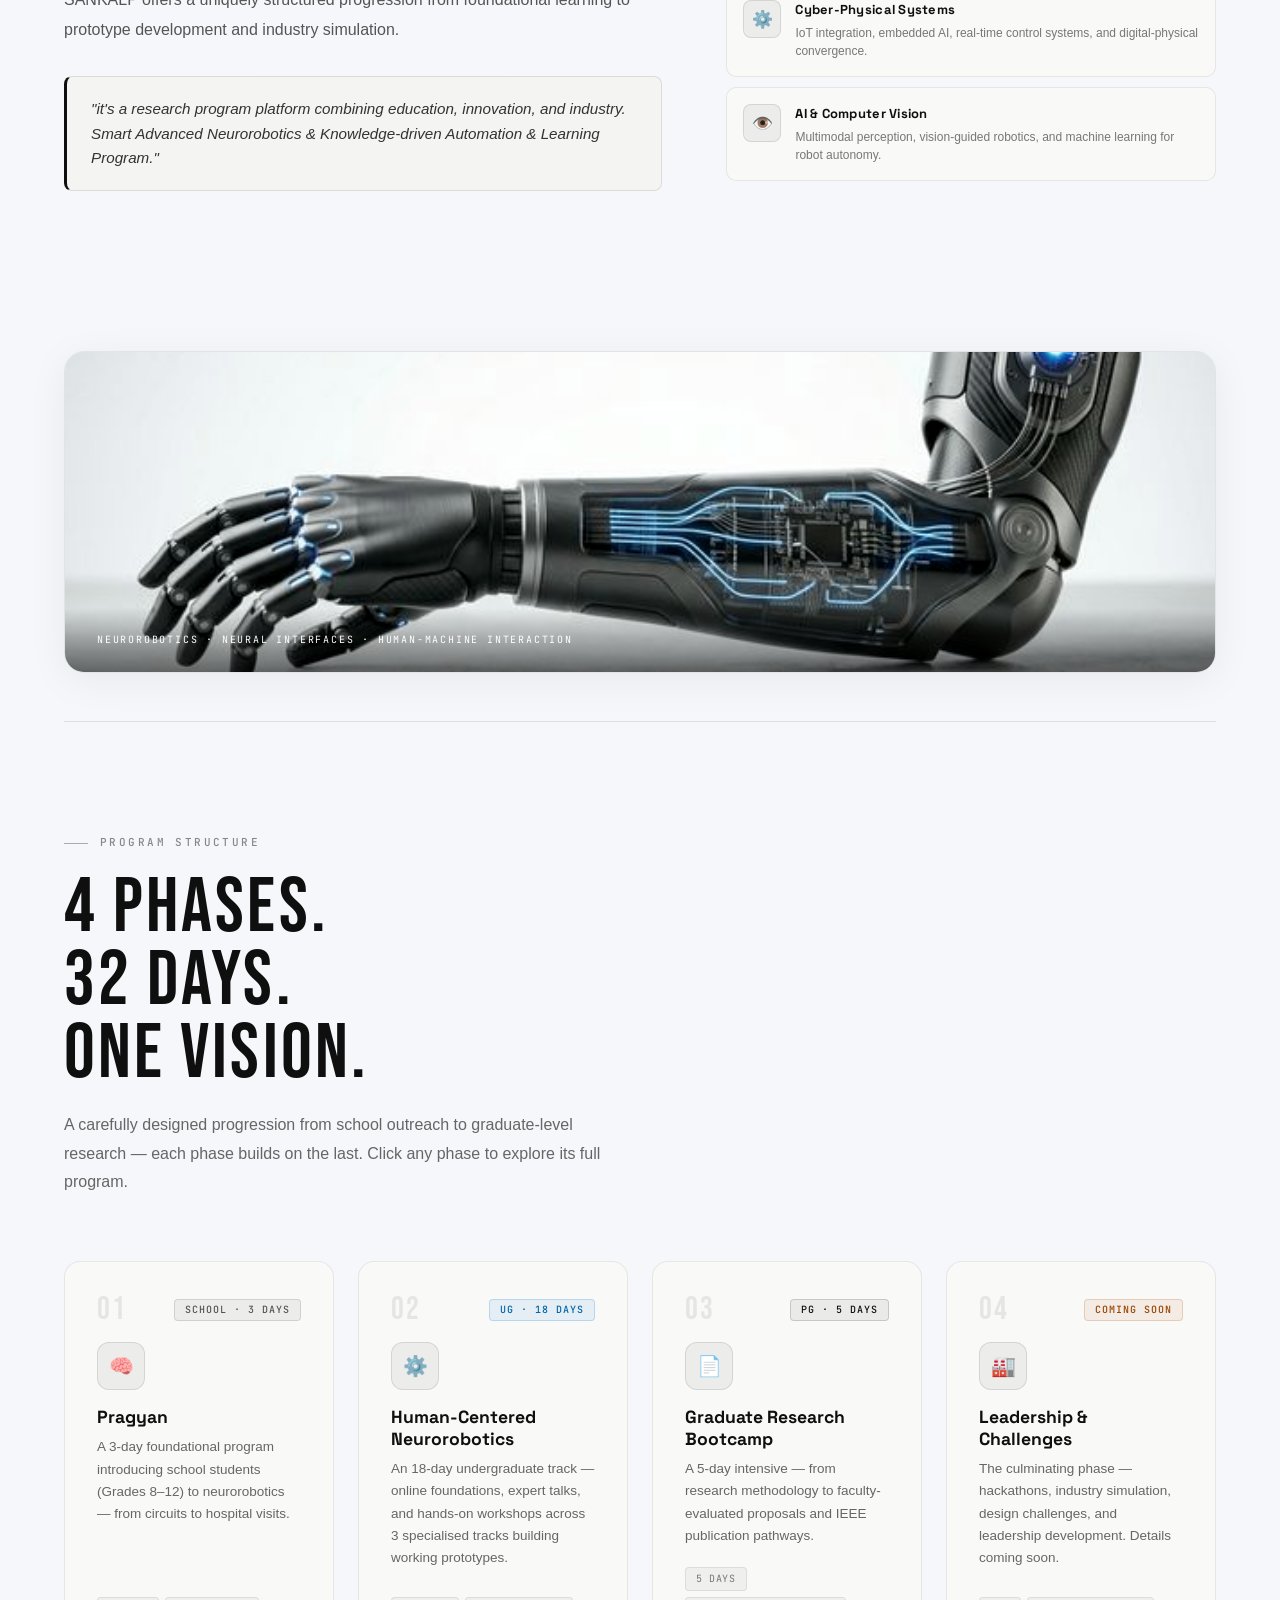
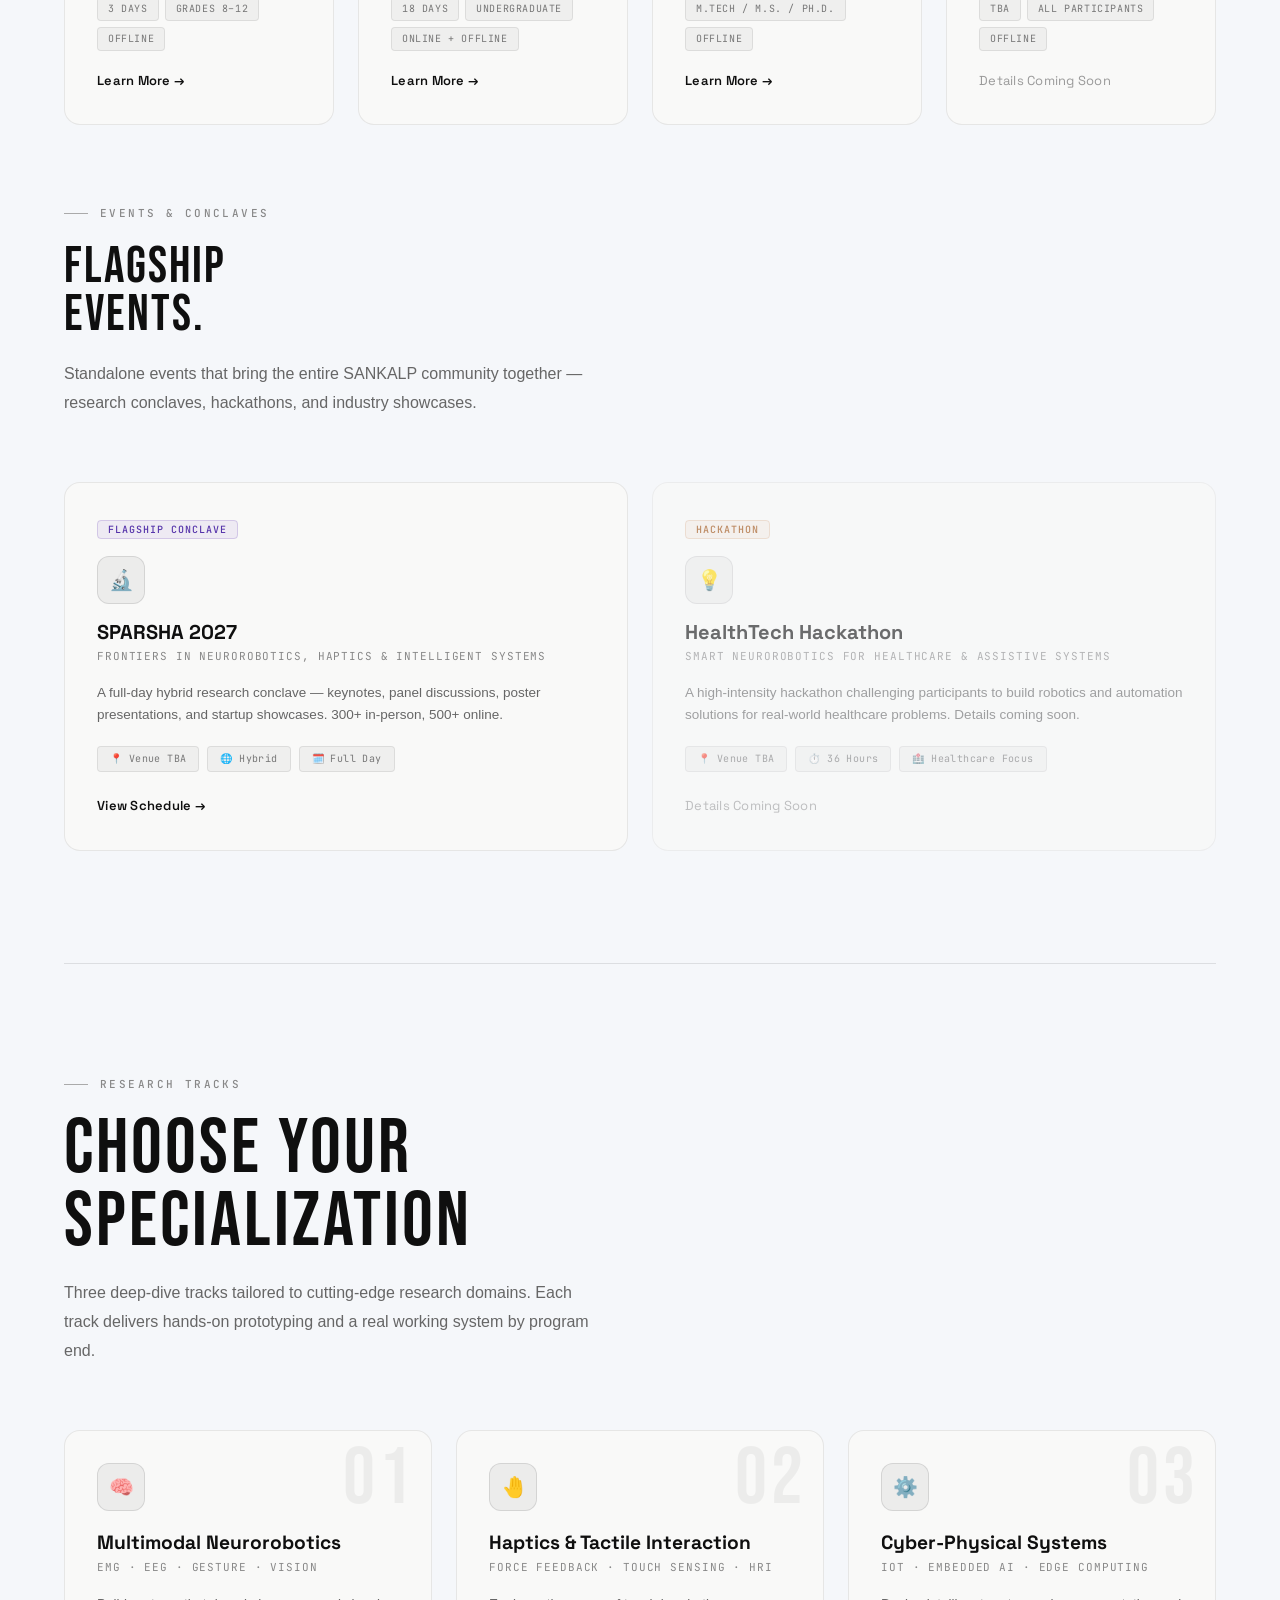
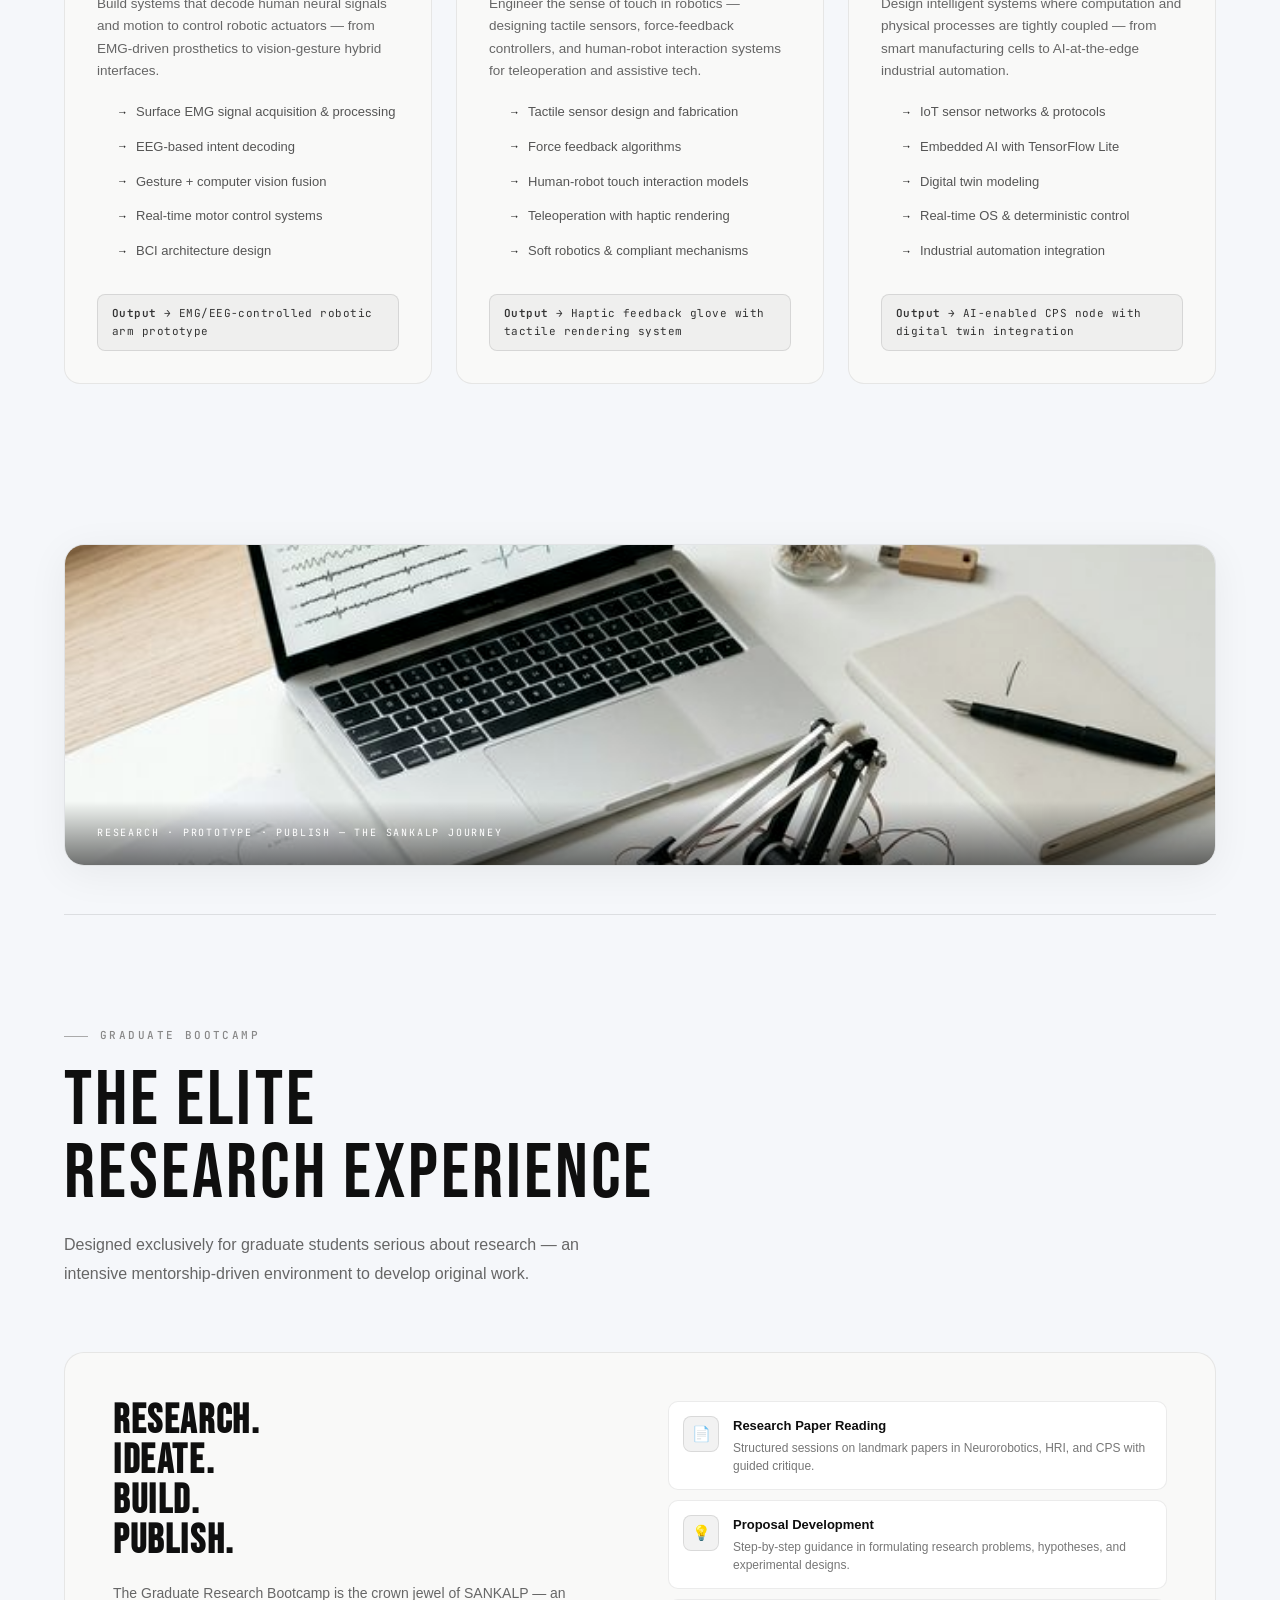
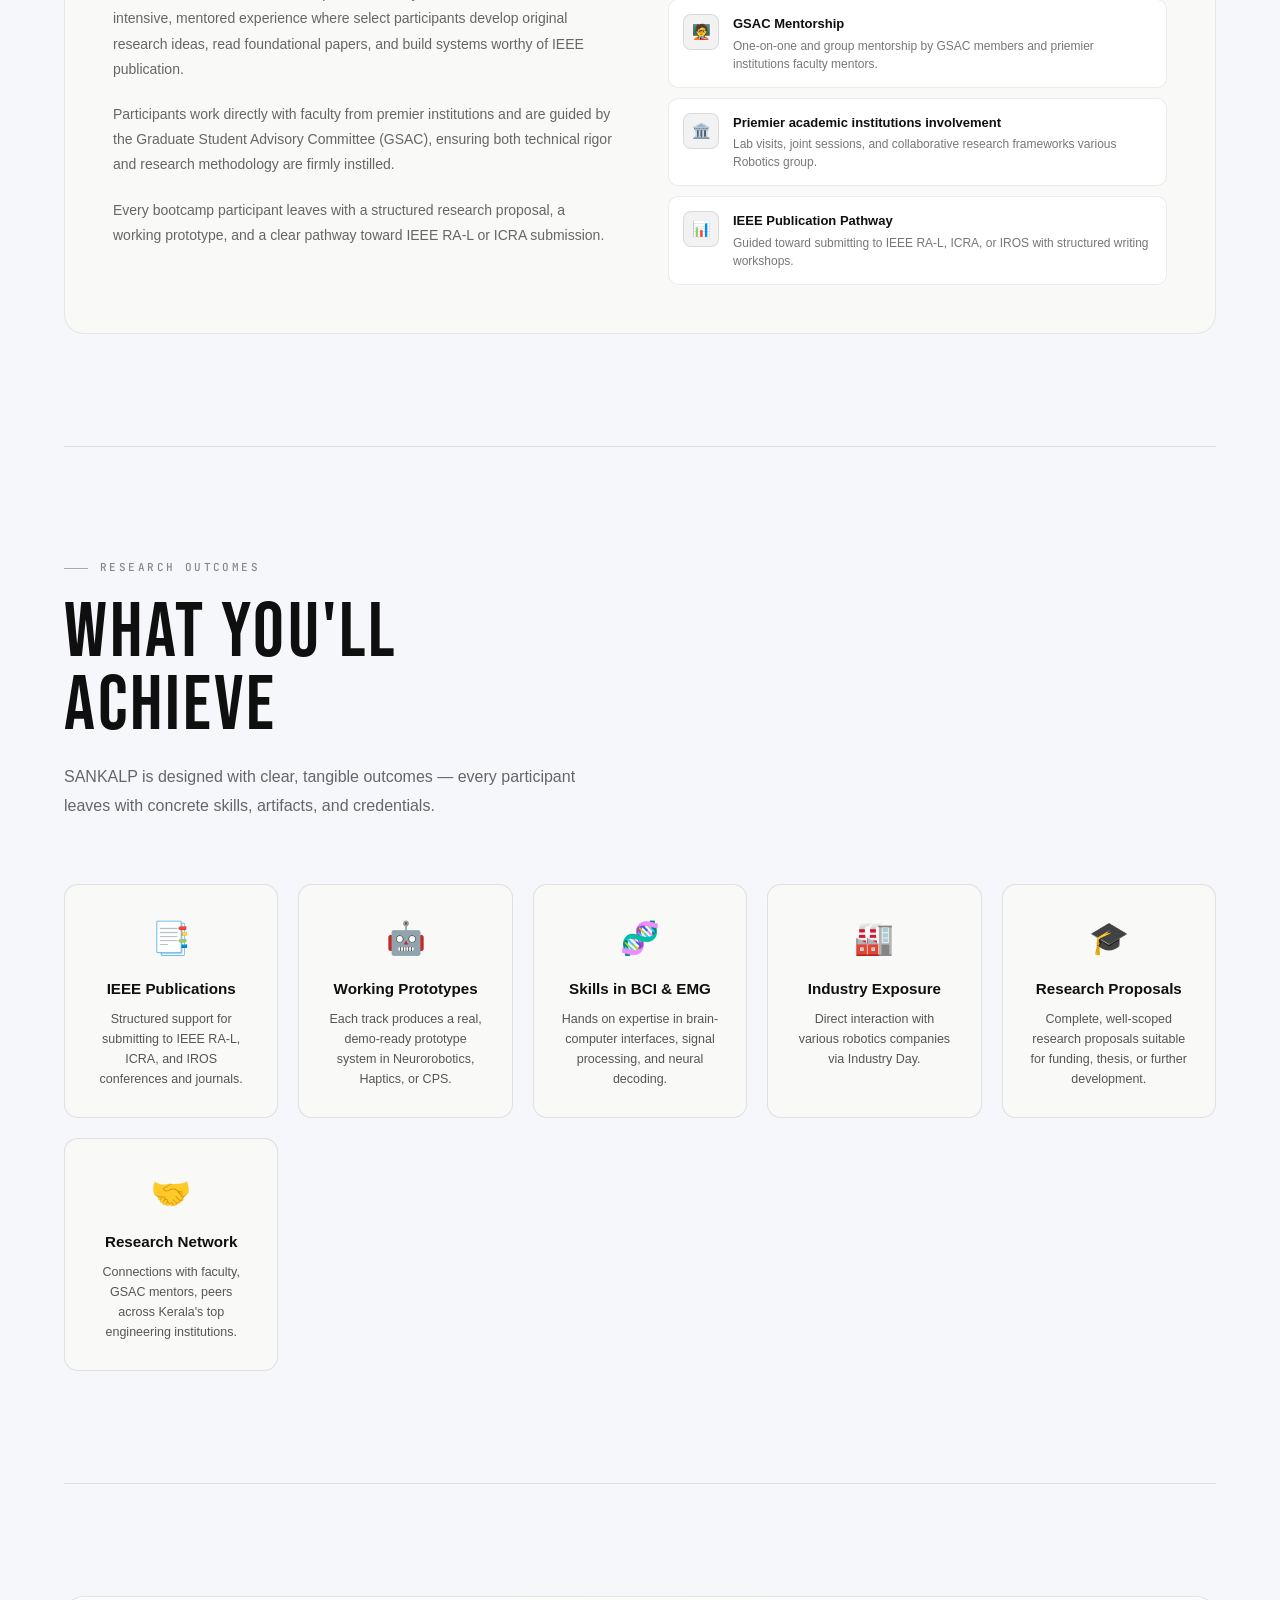
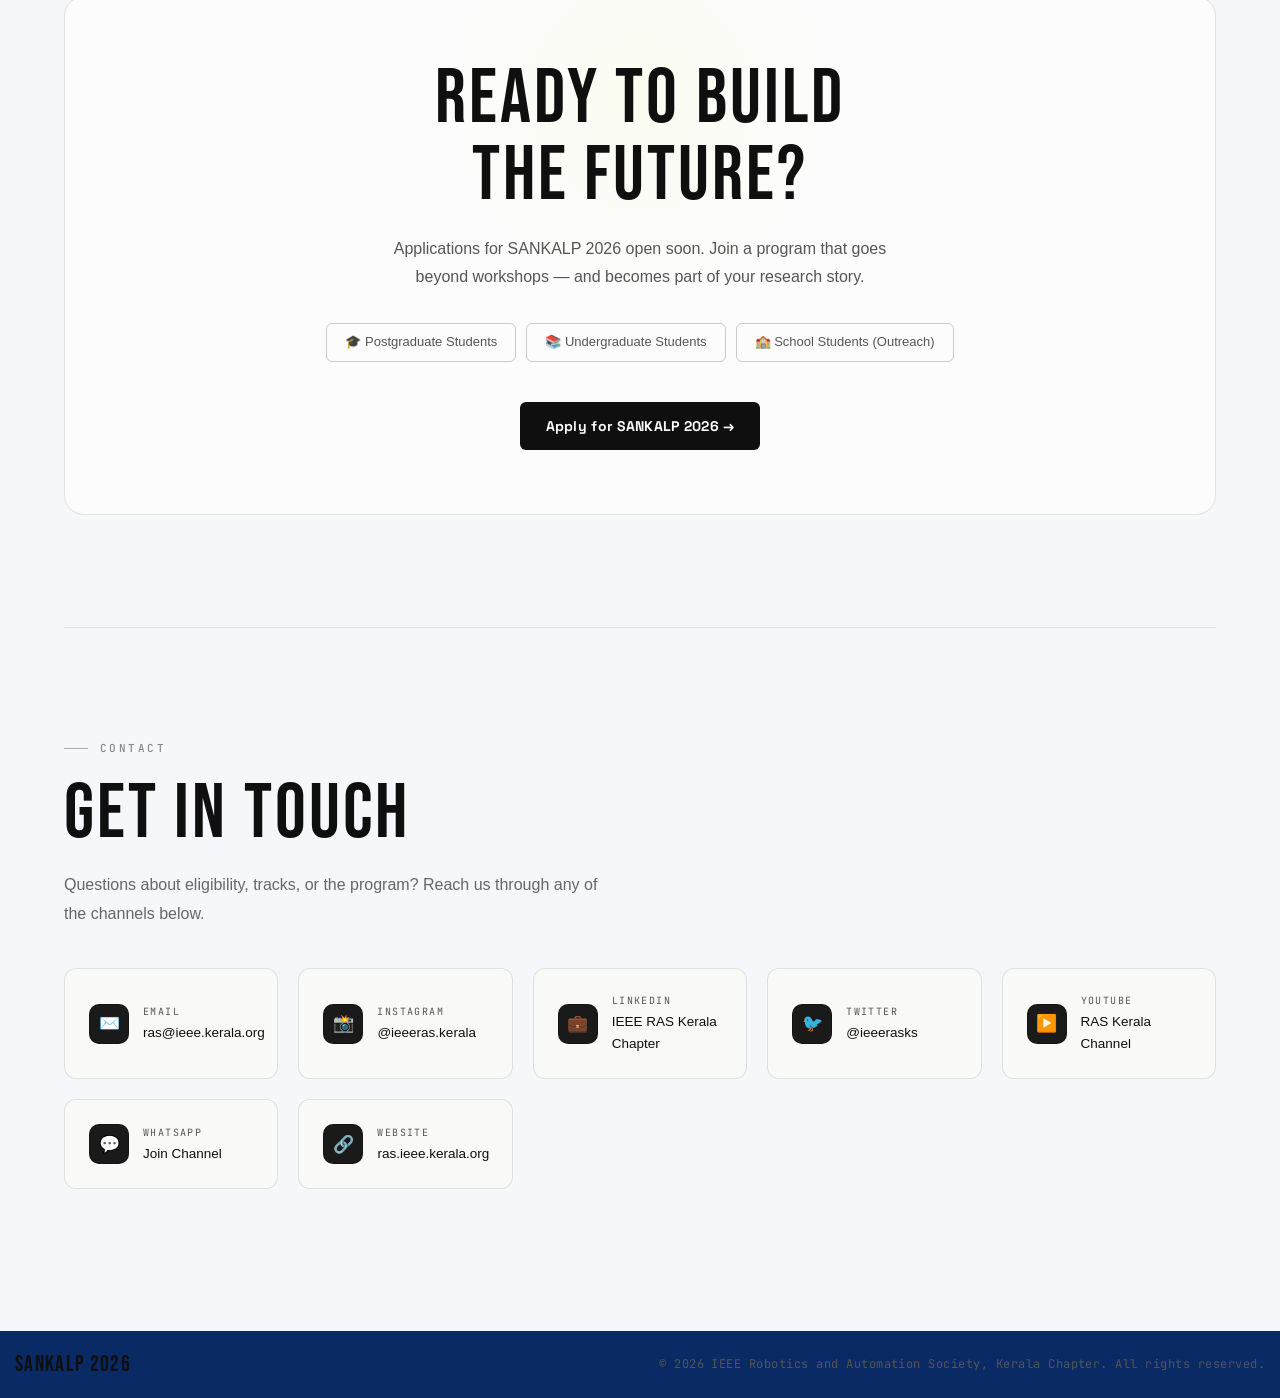
==== commit 0e726181: "feat: add Graduate Bootcamp track to application form and integrate accent image sections across pro" ====
--- a/index.html
+++ b/index.html
@@ -6,6 +6,52 @@
 <title>SANKALP 2026 – IEEE RAS Kerala Chapter</title>
 <link href="https://fonts.googleapis.com/css2?family=Bebas+Neue&family=Space+Grotesk:wght@300;400;500;600;700&family=JetBrains+Mono:wght@400;500&display=swap" rel="stylesheet">
 <link rel="stylesheet" href="sankalp.css">
+<style>
+  .accent-image-section {
+    position: relative;
+    z-index: 1;
+    padding: 3rem 5%;
+    overflow: hidden;
+  }
+  .accent-image-wrap {
+    position: relative;
+    border-radius: 20px;
+    overflow: hidden;
+    border: 1px solid rgba(0,0,0,0.08);
+    box-shadow: 0 8px 40px rgba(0,0,0,0.06);
+  }
+  .accent-image-wrap img {
+    display: block;
+    width: 100%;
+    height: 320px;
+    object-fit: cover;
+    filter: grayscale(15%) contrast(1.02);
+    transition: transform 0.6s ease, filter 0.4s ease;
+  }
+  .accent-image-wrap:hover img {
+    transform: scale(1.03);
+    filter: grayscale(0%) contrast(1.05);
+  }
+  .accent-image-caption {
+    position: absolute;
+    bottom: 0;
+    left: 0;
+    right: 0;
+    padding: 1.5rem 2rem;
+    background: linear-gradient(to top, rgba(0,0,0,0.55), transparent);
+    color: #fff;
+    font-family: 'JetBrains Mono', monospace;
+    font-size: 10px;
+    letter-spacing: 0.18em;
+    text-transform: uppercase;
+  }
+  @media (max-width: 768px) {
+    .accent-image-section { padding: 2rem 20px; }
+    .accent-image-wrap img { height: 200px; }
+    .accent-image-wrap { border-radius: 14px; }
+    .accent-image-caption { padding: 1rem 1.25rem; font-size: 9px; }
+  }
+</style>
 </head>
 <body>
 
@@ -148,9 +194,15 @@
   </div>
 </section>
 
+<!-- ACCENT IMAGE -->
+<div class="accent-image-section reveal">
+  <div class="accent-image-wrap">
+    <img src="/assets/neurorobotics-hero.png" alt="Neural-interfaced robotic prosthetic arm" loading="lazy">
+    <div class="accent-image-caption">Neurorobotics · Neural Interfaces · Human-Machine Interaction</div>
+  </div>
+</div>
+
 <div class="section-divider"></div>
-
-<!-- PROGRAM STRUCTURE -->
 <section id="program">
   <div class="section-label">Program Structure</div>
   <h2 class="section-title">4 PHASES.<br>32 DAYS.<br>ONE VISION.</h2>
@@ -165,7 +217,7 @@
         <span class="phase-badge badge-outreach">School · 3 Days</span>
       </div>
       <div class="program-card-icon">🧠</div>
-      <h3 class="program-card-title">Pragyan Explorers</h3>
+      <h3 class="program-card-title">Pragyan</h3>
       <p class="program-card-desc">A 3-day foundational program introducing school students (Grades 8–12) to neurorobotics — from circuits to hospital visits.</p>
       <div class="program-card-stats">
         <span>3 Days</span>
@@ -200,11 +252,11 @@
       </div>
       <div class="program-card-icon">📄</div>
       <h3 class="program-card-title">Graduate Research Bootcamp</h3>
-      <p class="program-card-desc">A 5-day intensive at IIT Palakkad — from research methodology to faculty-evaluated proposals and IEEE publication pathways.</p>
+      <p class="program-card-desc">A 5-day intensive — from research methodology to faculty-evaluated proposals and IEEE publication pathways.</p>
       <div class="program-card-stats">
         <span>5 Days</span>
         <span>M.Tech / M.S. / Ph.D.</span>
-        <span>IIT Palakkad</span>
+        <span>Offline</span>
       </div>
       <span class="program-card-link">Learn More →</span>
     </a>
@@ -247,7 +299,7 @@
           <p class="event-card-subtitle">Frontiers in Neurorobotics, Haptics &amp; Intelligent Systems</p>
           <p class="event-card-desc">A full-day hybrid research conclave — keynotes, panel discussions, poster presentations, and startup showcases. 300+ in-person, 500+ online.</p>
           <div class="event-card-meta">
-            <span>📍 IIT Palakkad / IIIT Kottayam</span>
+            <span>📍 Venue TBA</span>
             <span>🌐 Hybrid</span>
             <span>🗓️ Full Day</span>
           </div>
@@ -337,9 +389,15 @@
   </div>
 </section>
 
+<!-- ACCENT IMAGE -->
+<div class="accent-image-section reveal">
+  <div class="accent-image-wrap">
+    <img src="/assets/research-workspace.png" alt="Research workspace with robotics components and neural signal analysis" loading="lazy">
+    <div class="accent-image-caption">Research · Prototype · Publish — The SANKALP Journey</div>
+  </div>
+</div>
+
 <div class="section-divider"></div>
-
-<!-- BOOTCAMP -->
 <section id="bootcamp">
   <div class="section-label">Graduate Bootcamp</div>
   <h2 class="section-title">THE ELITE<br>RESEARCH EXPERIENCE</h2>
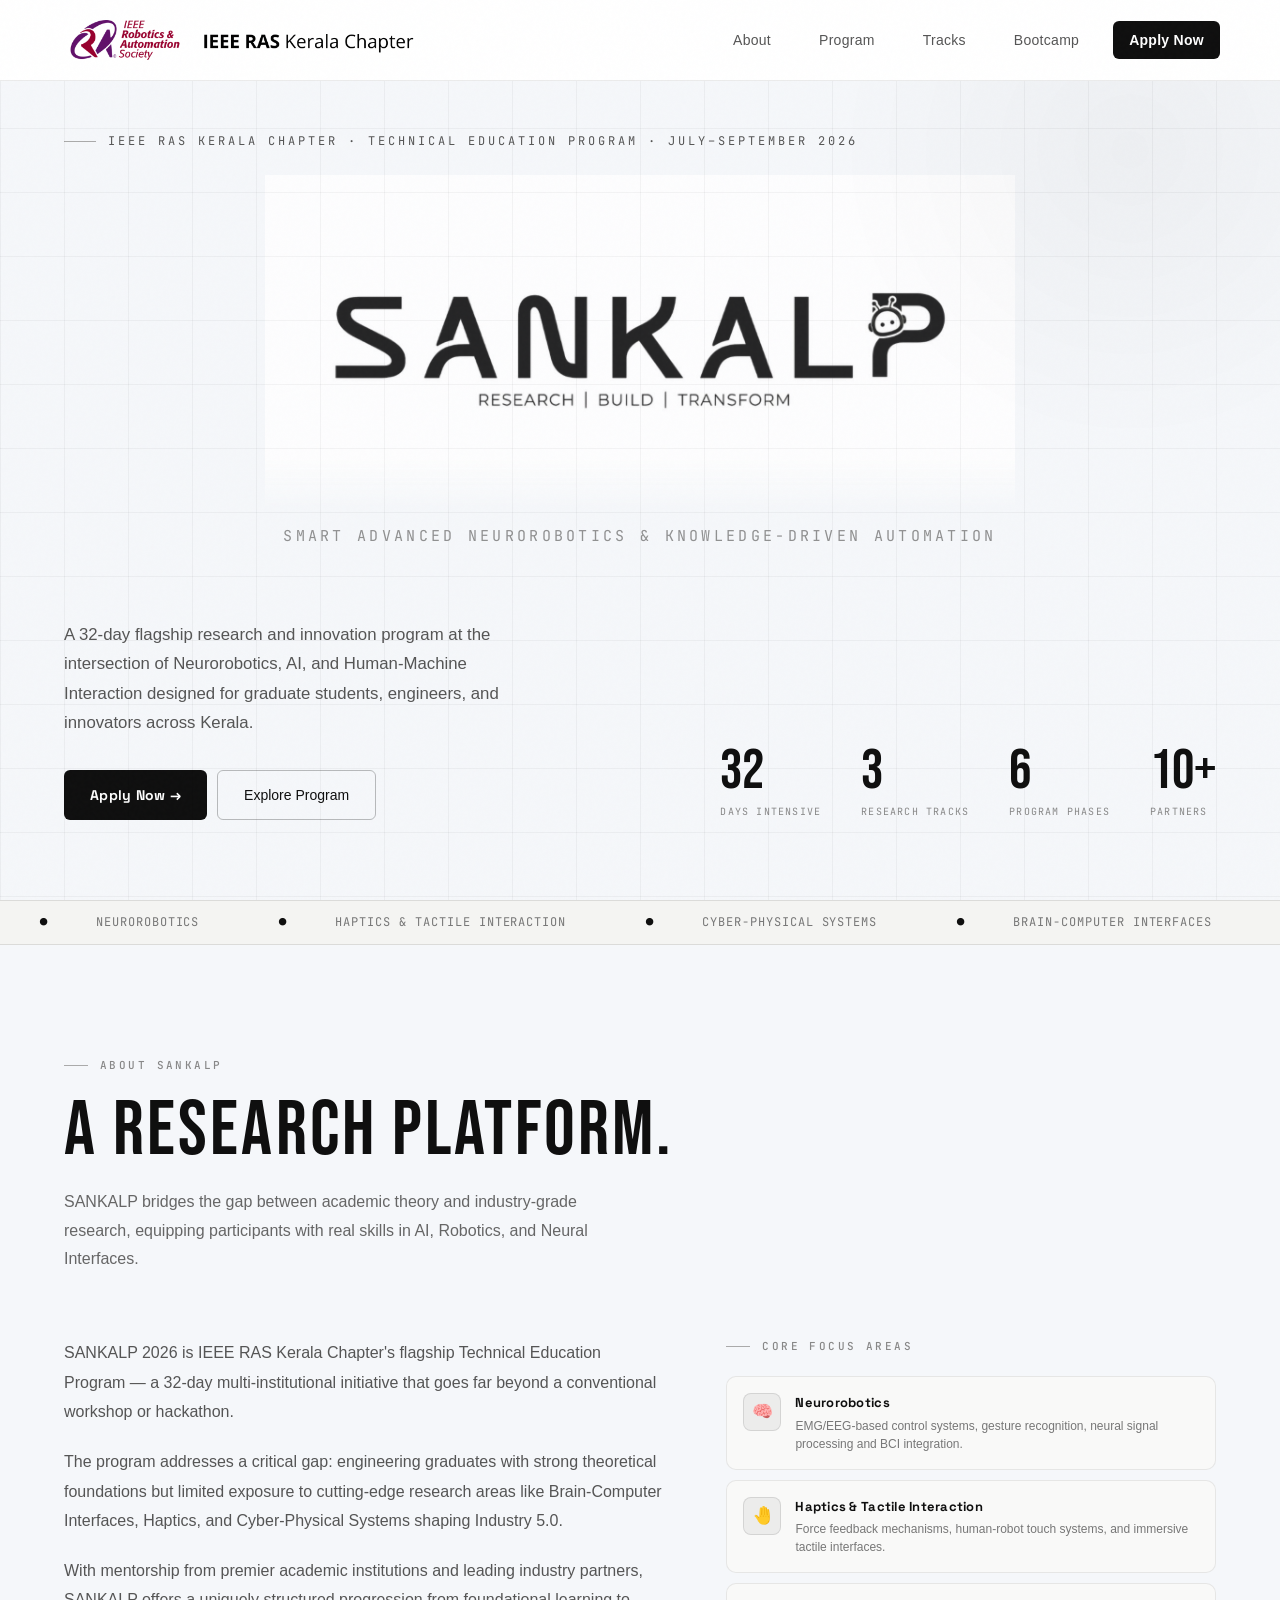
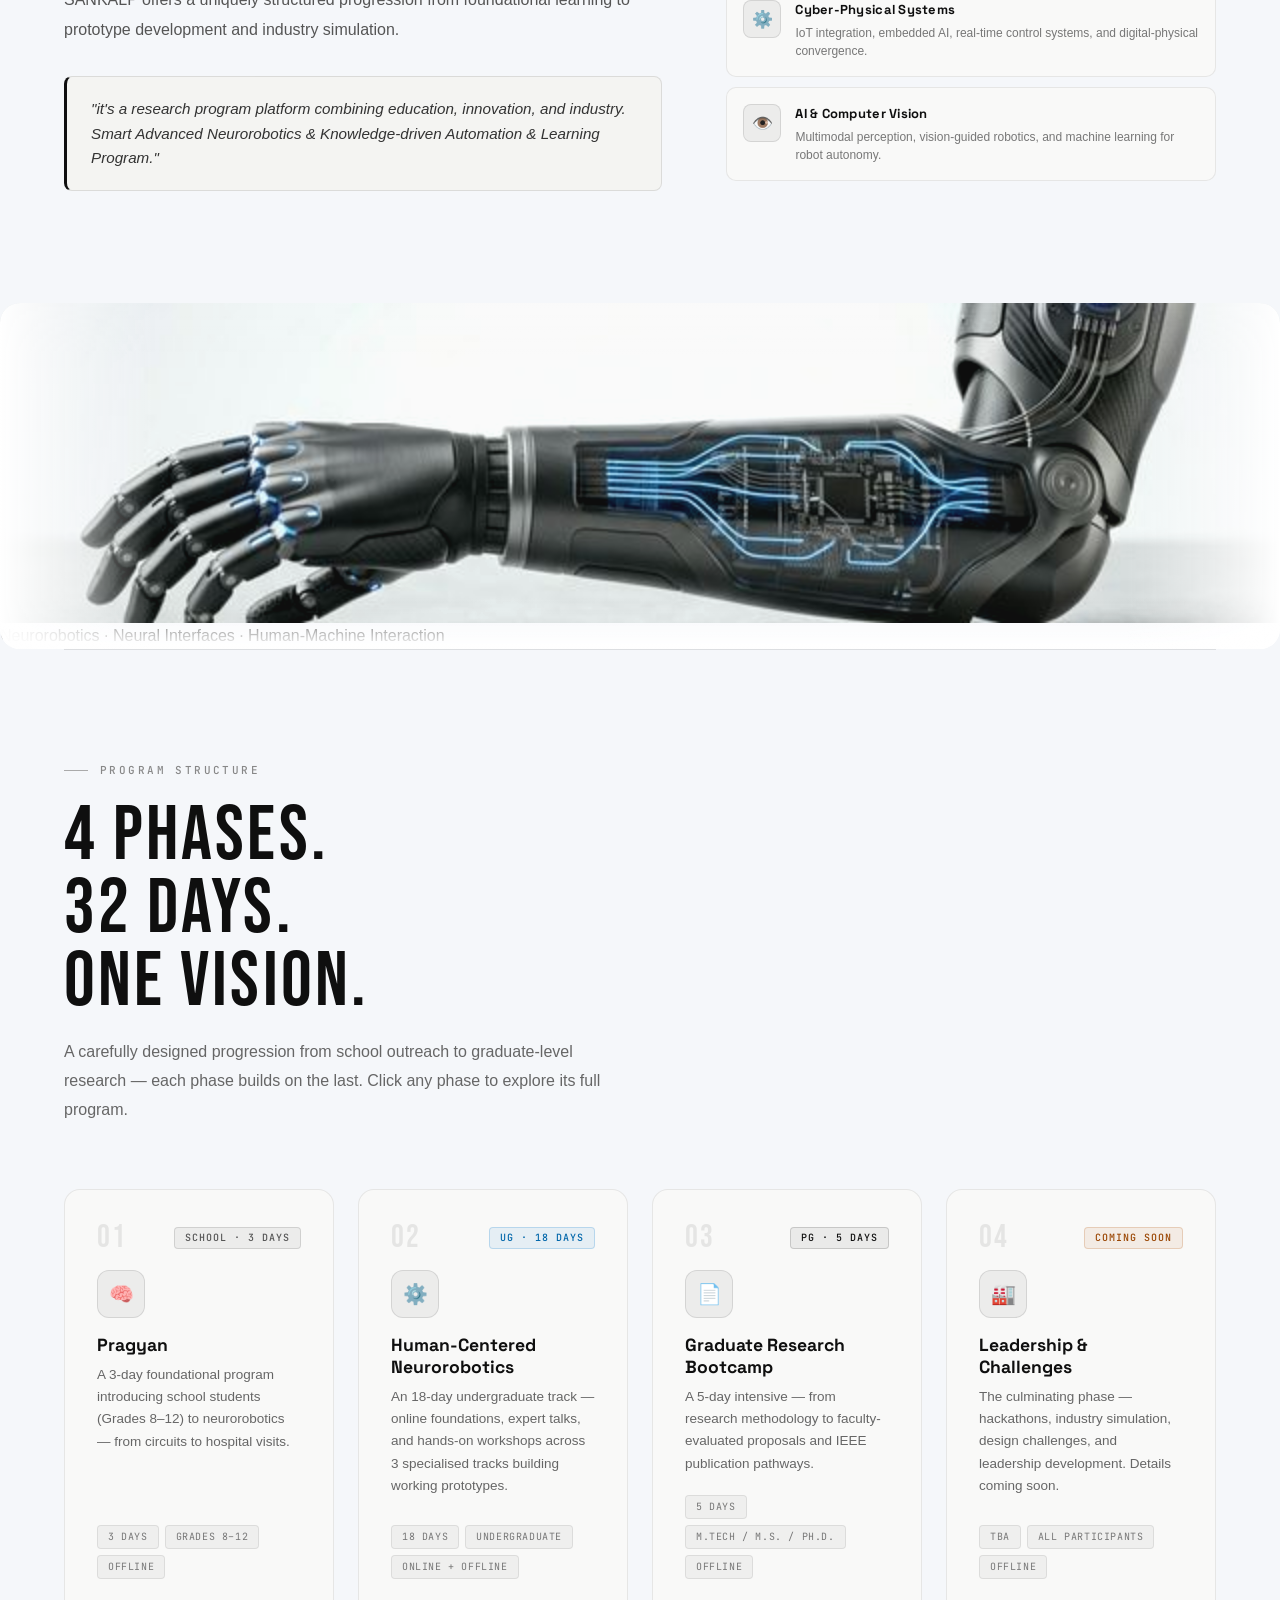
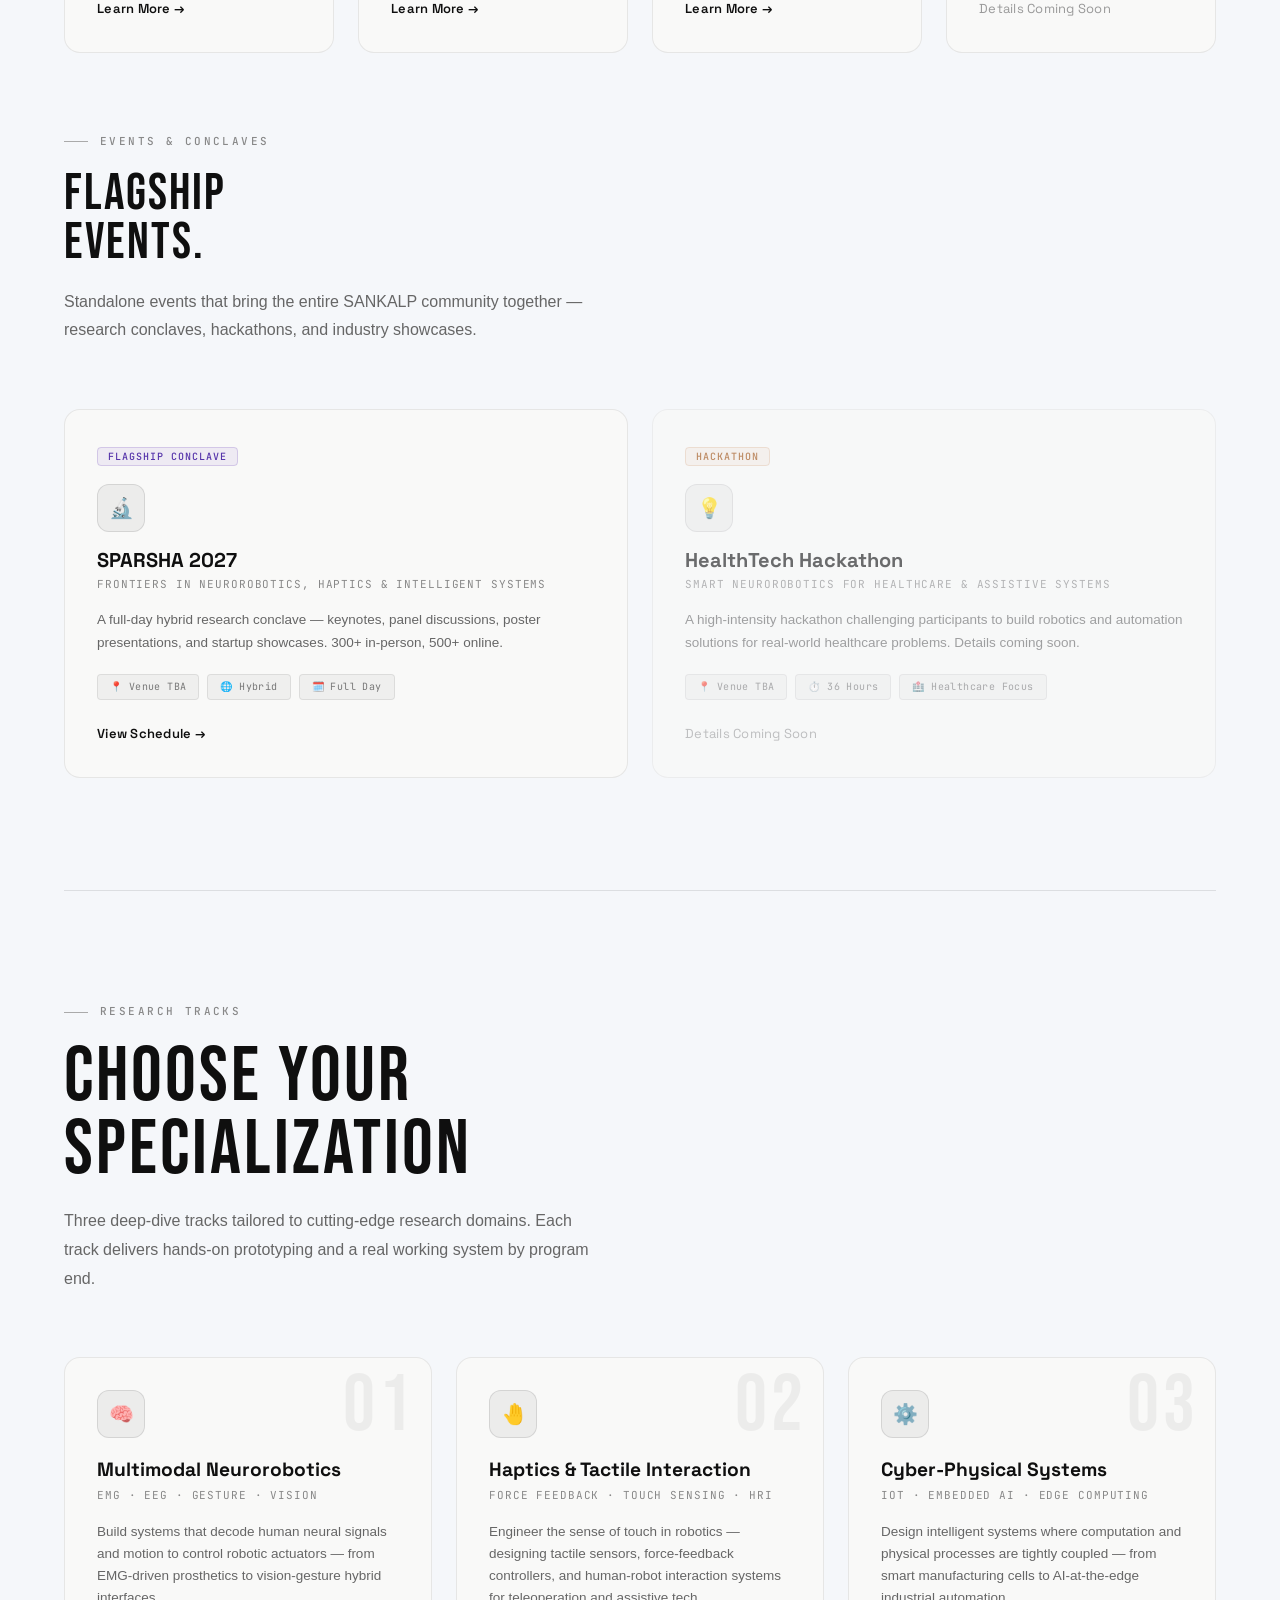
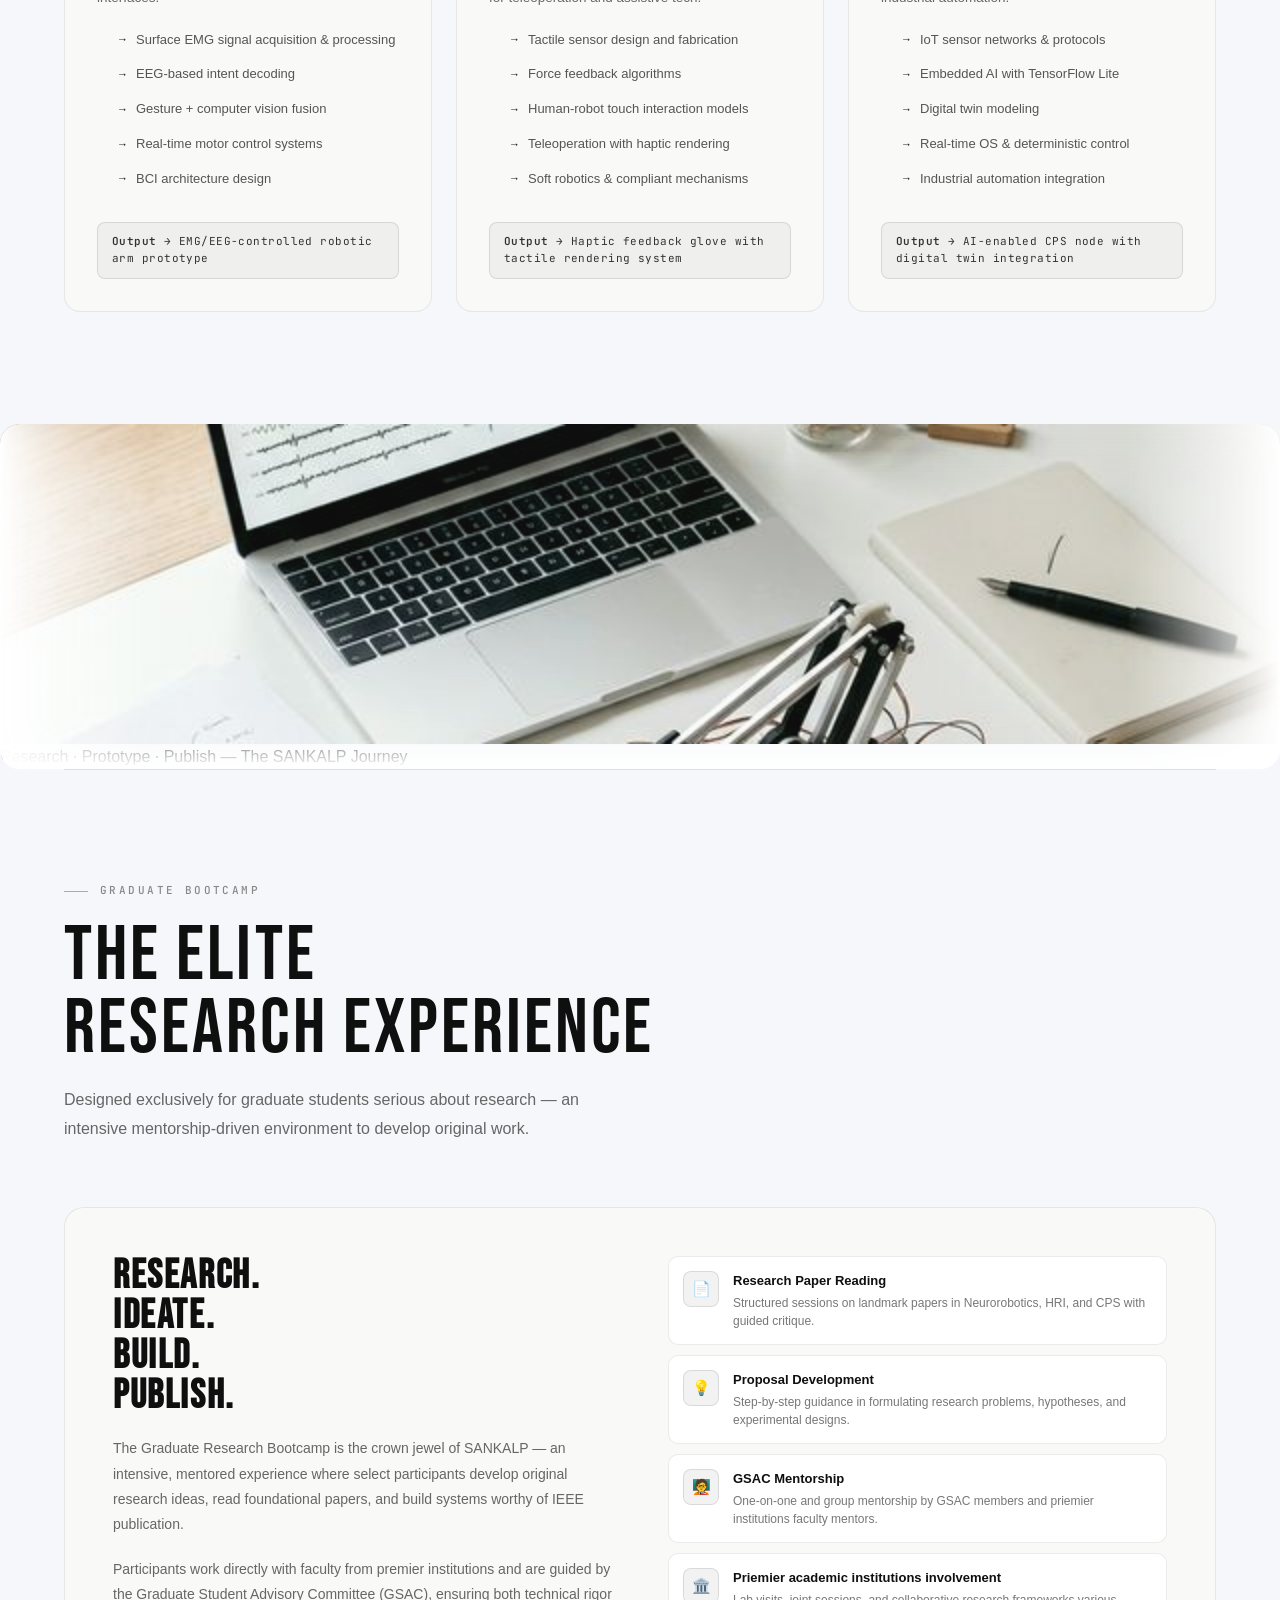
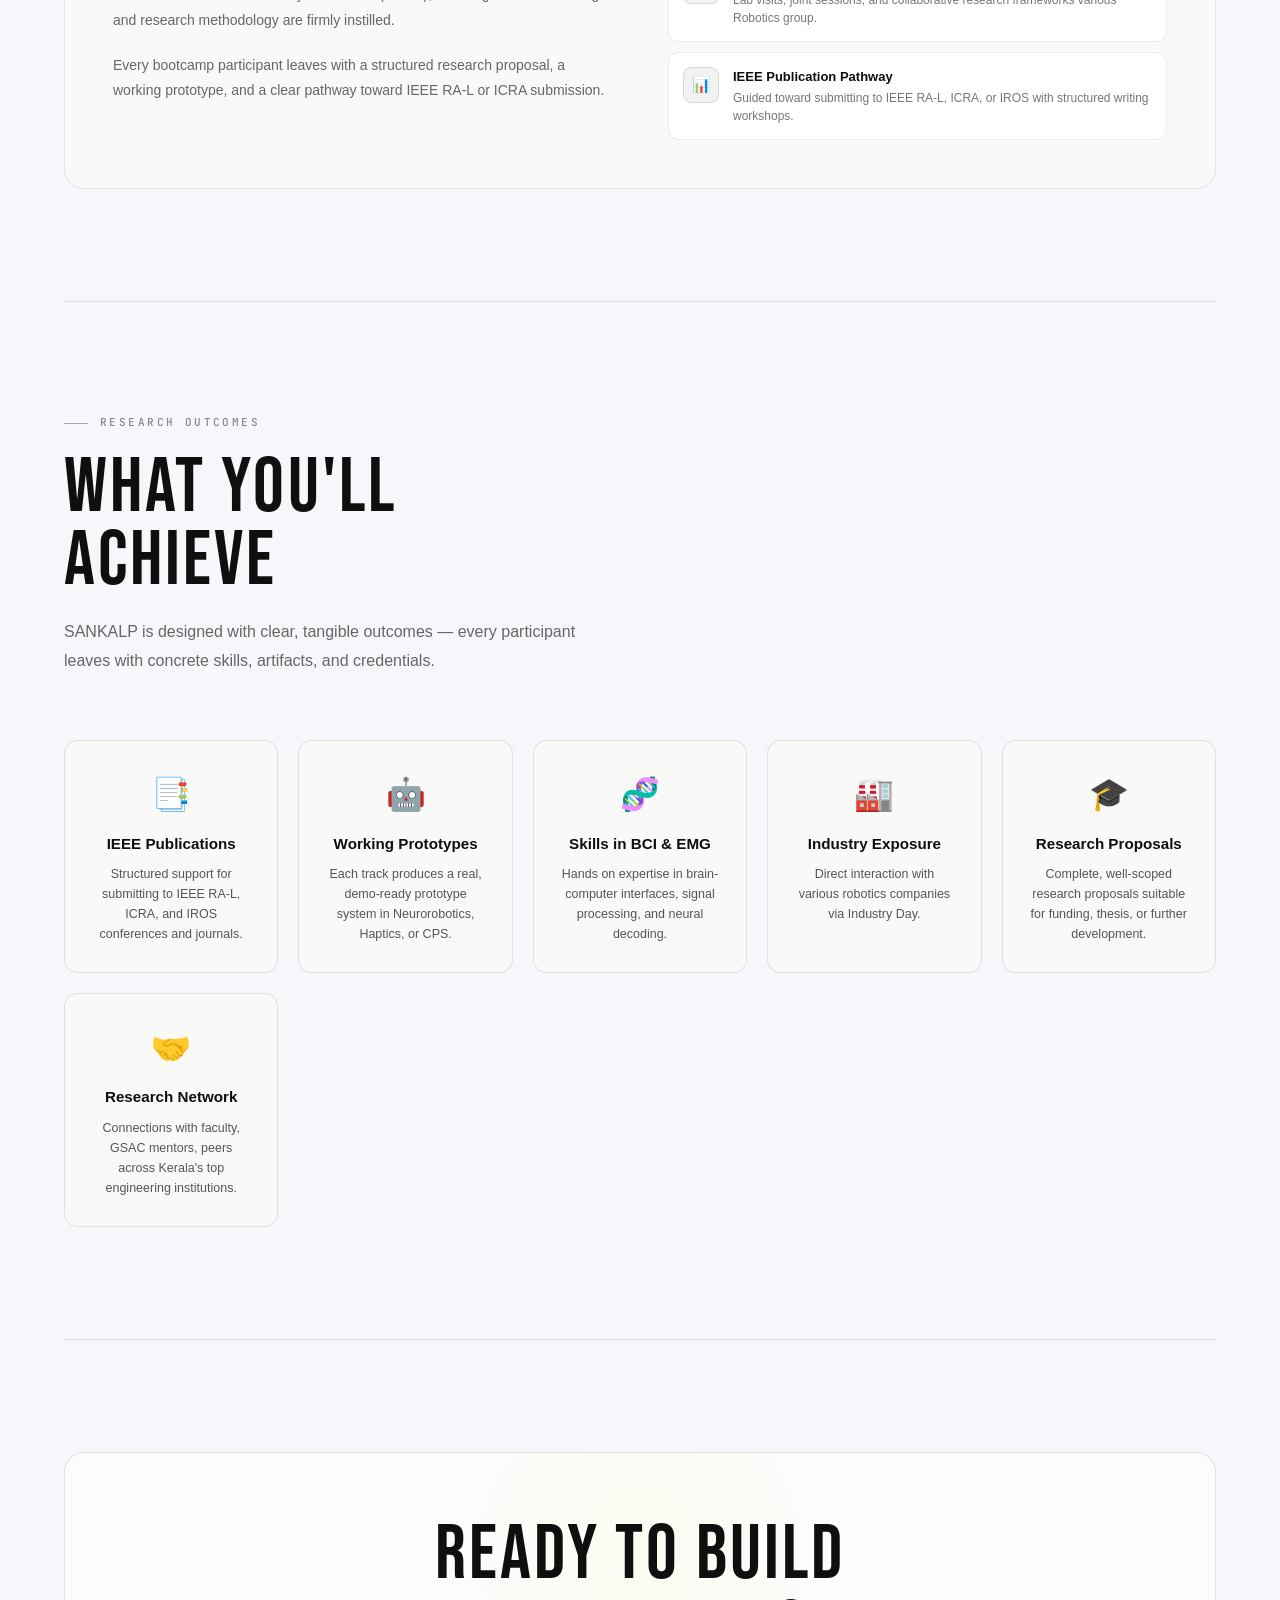
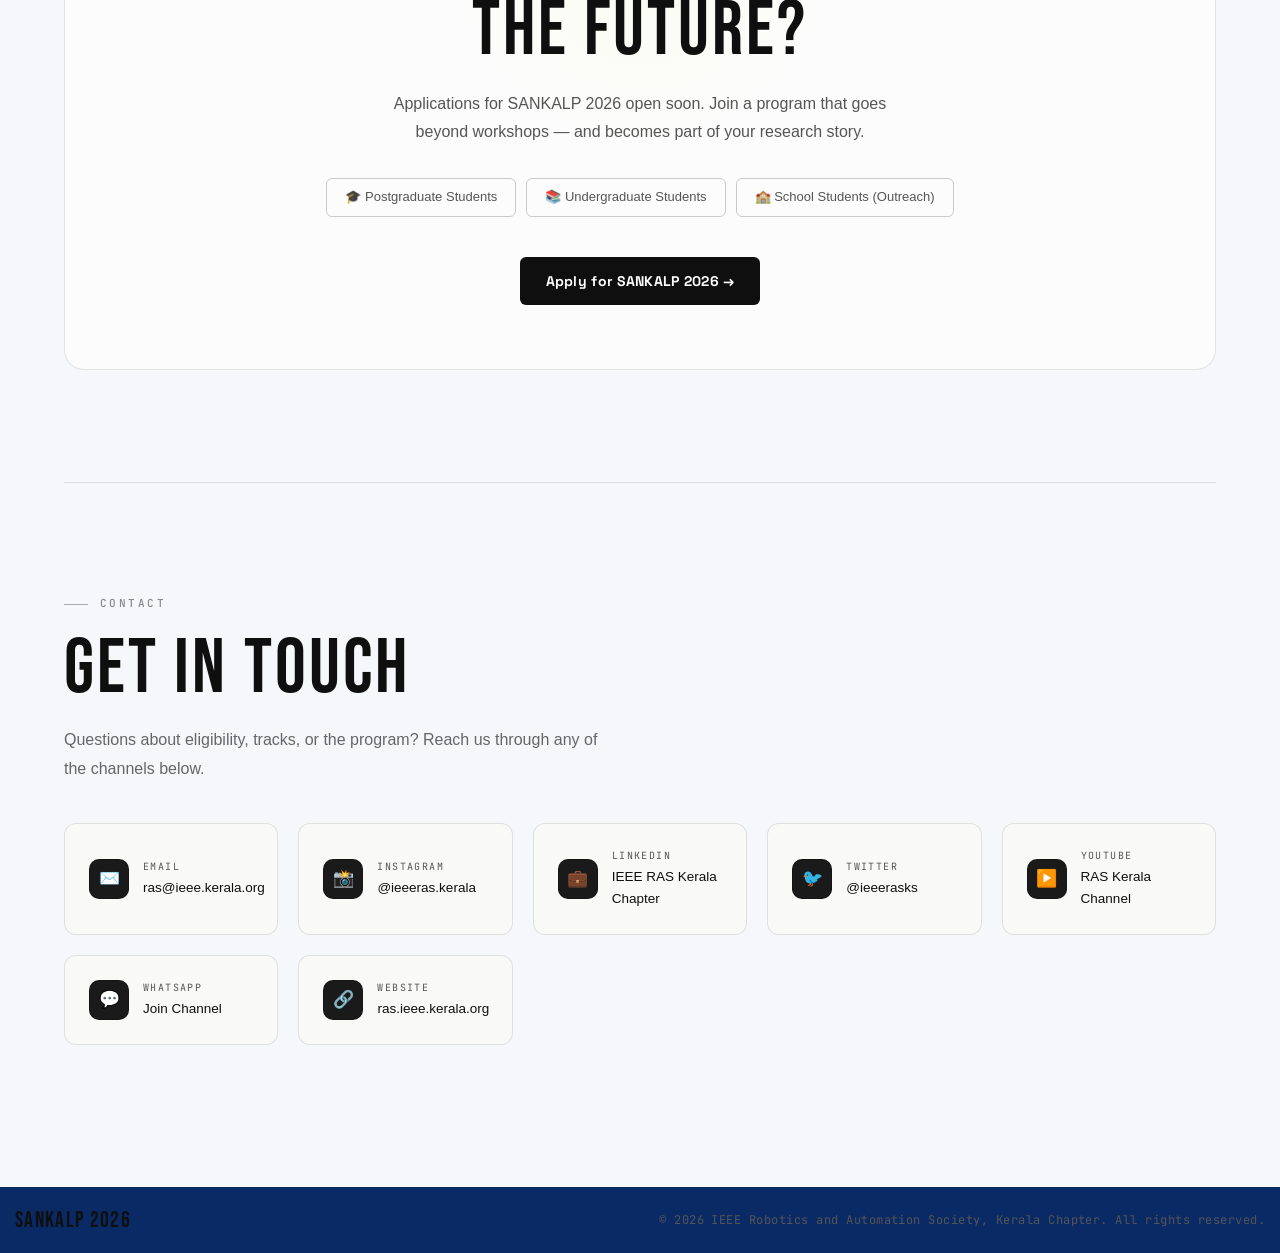
==== commit 5927268c: "added" ====
--- a/index.html
+++ b/index.html
@@ -7,50 +7,74 @@
 <link href="https://fonts.googleapis.com/css2?family=Bebas+Neue&family=Space+Grotesk:wght@300;400;500;600;700&family=JetBrains+Mono:wght@400;500&display=swap" rel="stylesheet">
 <link rel="stylesheet" href="sankalp.css">
 <style>
-  .accent-image-section {
-    position: relative;
-    z-index: 1;
-    padding: 3rem 5%;
-    overflow: hidden;
-  }
-  .accent-image-wrap {
-    position: relative;
-    border-radius: 20px;
-    overflow: hidden;
-    border: 1px solid rgba(0,0,0,0.08);
-    box-shadow: 0 8px 40px rgba(0,0,0,0.06);
-  }
-  .accent-image-wrap img {
-    display: block;
-    width: 100%;
-    height: 320px;
-    object-fit: cover;
-    filter: grayscale(15%) contrast(1.02);
-    transition: transform 0.6s ease, filter 0.4s ease;
-  }
-  .accent-image-wrap:hover img {
-    transform: scale(1.03);
-    filter: grayscale(0%) contrast(1.05);
-  }
-  .accent-image-caption {
-    position: absolute;
-    bottom: 0;
-    left: 0;
-    right: 0;
-    padding: 1.5rem 2rem;
-    background: linear-gradient(to top, rgba(0,0,0,0.55), transparent);
-    color: #fff;
-    font-family: 'JetBrains Mono', monospace;
-    font-size: 10px;
-    letter-spacing: 0.18em;
-    text-transform: uppercase;
-  }
-  @media (max-width: 768px) {
-    .accent-image-section { padding: 2rem 20px; }
-    .accent-image-wrap img { height: 200px; }
-    .accent-image-wrap { border-radius: 14px; }
-    .accent-image-caption { padding: 1rem 1.25rem; font-size: 9px; }
-  }
+.accent-image-wrap {
+  position: relative;
+  border-radius: 20px;
+  overflow: hidden;
+
+  /* soften edges */
+  border: none;
+  box-shadow: none;
+}
+
+/* MAIN IMAGE */
+.accent-image-wrap img {
+  display: block;
+  width: 100%;
+  height: 320px;
+  object-fit: cover;
+
+  /* BLENDING MAGIC */
+  mix-blend-mode: multiply;
+  opacity: 0.95;
+
+  /* soft tone */
+  filter: contrast(1.05) brightness(0.98);
+
+  transition: transform 0.6s ease, filter 0.4s ease, opacity 0.4s ease;
+}
+
+/* EDGE FADE (VERY IMPORTANT) */
+.accent-image-wrap::after {
+  content: "";
+  position: absolute;
+  inset: 0;
+
+  /* fade edges into background */
+  background: linear-gradient(
+    to right,
+    rgba(255,255,255,1) 0%,
+    rgba(255,255,255,0) 12%,
+    rgba(255,255,255,0) 88%,
+    rgba(255,255,255,1) 100%
+  );
+
+  pointer-events: none;
+}
+
+/* TOP + BOTTOM FADE */
+.accent-image-wrap::before {
+  content: "";
+  position: absolute;
+  inset: 0;
+
+  background: linear-gradient(
+    to bottom,
+    rgba(255,255,255,1) 0%,
+    rgba(255,255,255,0) 15%,
+    rgba(255,255,255,0) 85%,
+    rgba(255,255,255,1) 100%
+  );
+
+  pointer-events: none;
+}
+
+/* HOVER (subtle) */
+.accent-image-wrap:hover img {
+  transform: scale(1.02);
+  filter: contrast(1.08);
+  opacity: 1;
+}
 </style>
 </head>
 <body>
@@ -87,7 +111,7 @@
 
   <div class="hero-logo-area">
     <div class="hero-logo-card">
-      <img src="/assets/Sankalp.jpeg" alt="SANKALP – Research | Build | Transform" class="hero-logo-img" />
+      <img src="/assets/Sankalp.png" alt="SANKALP – Research | Build | Transform" class="hero-logo-img" />
       <p class="hero-tagline">
       Smart Advanced Neurorobotics & Knowledge-driven Automation
     </p>
--- a/sankalp.css
+++ b/sankalp.css
@@ -172,9 +172,7 @@
 }
 
 .hero-logo-svg-wrap img {
-  width: 100%;
-  height: auto;
-  filter: brightness(0) invert(1);
+  filter: none !important;
 }
 
 .hero-tagline-text {
@@ -278,9 +276,11 @@
 }
 
 .hero-logo-img {
-  display: block;
-  width: min(560px, 80vw);
-  height: auto;
+  width: min(750px, 80vw);
+  opacity: 0.85;
+  mix-blend-mode: multiply;
+  -webkit-mask-image: linear-gradient(to bottom, black 85%, transparent);
+  mask-image: linear-gradient(to bottom, black 85%, transparent);
 }
 
 /* ── TICKER ── */
